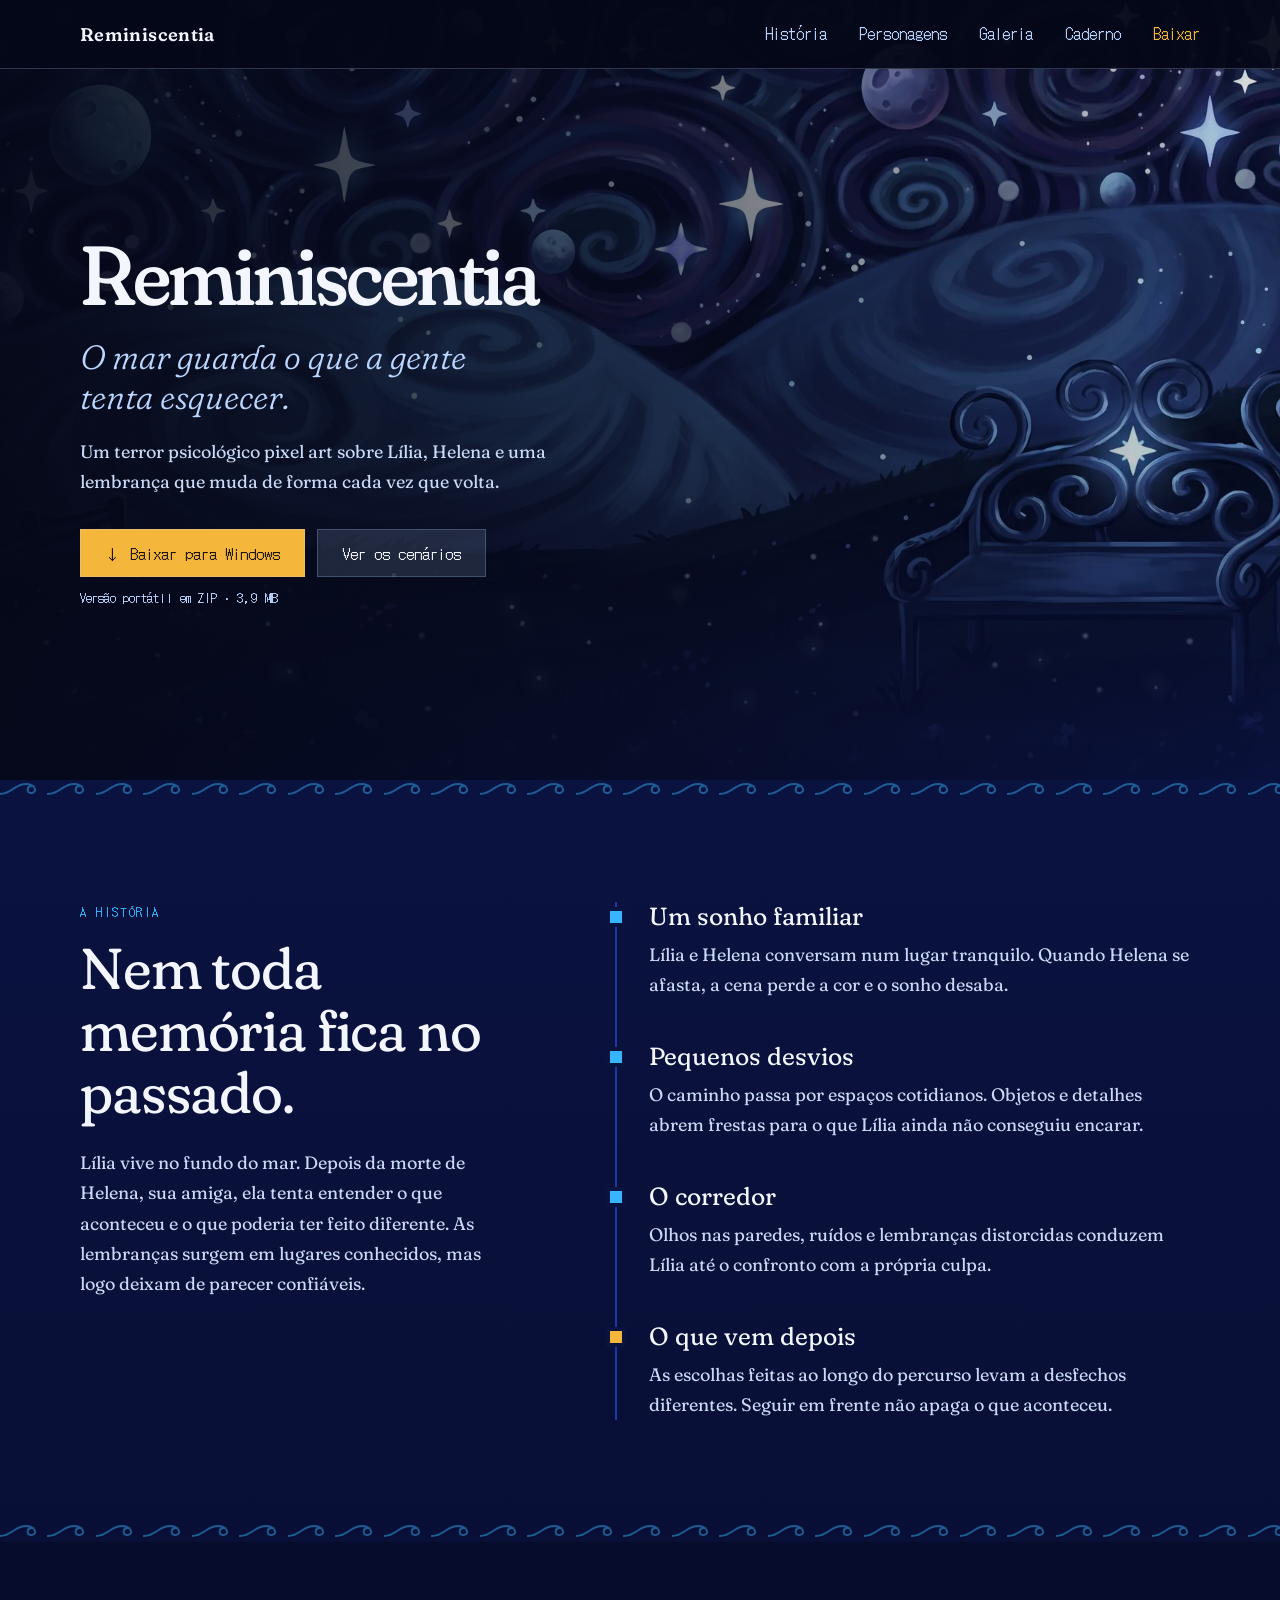
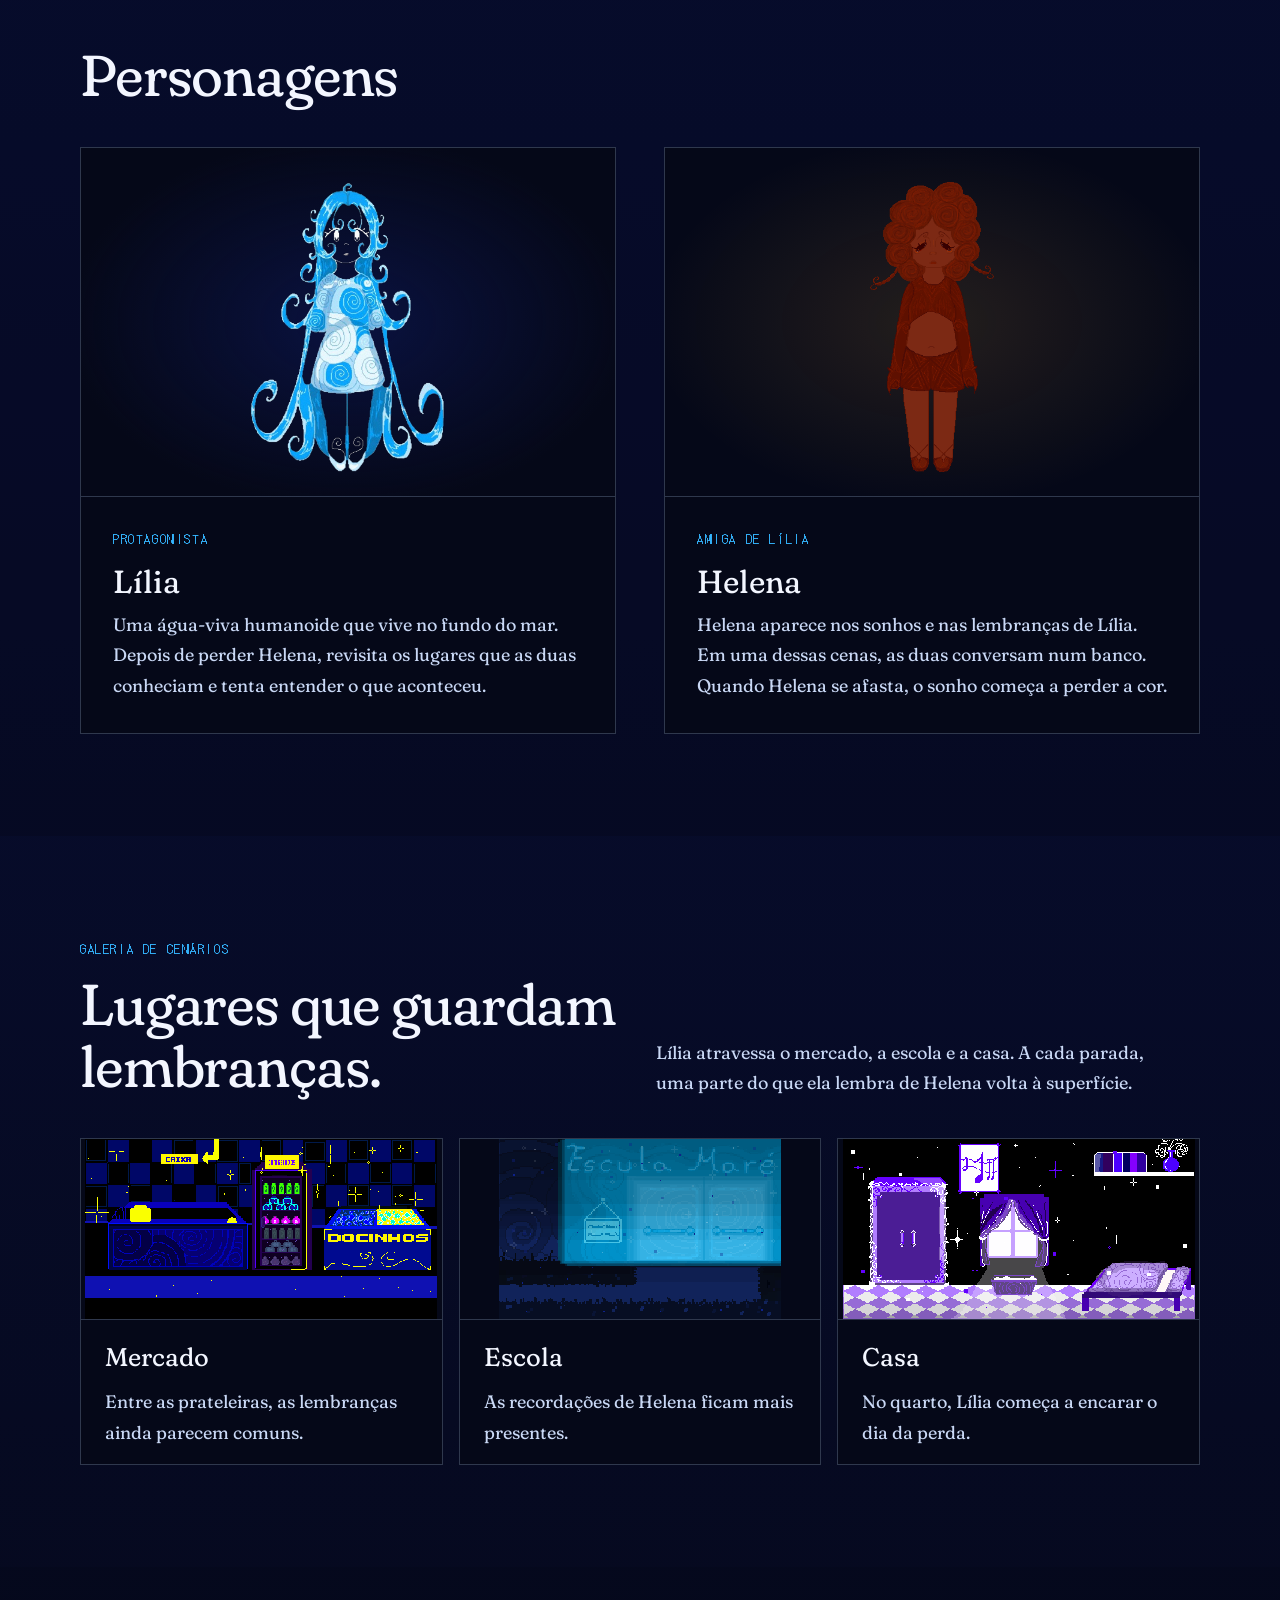
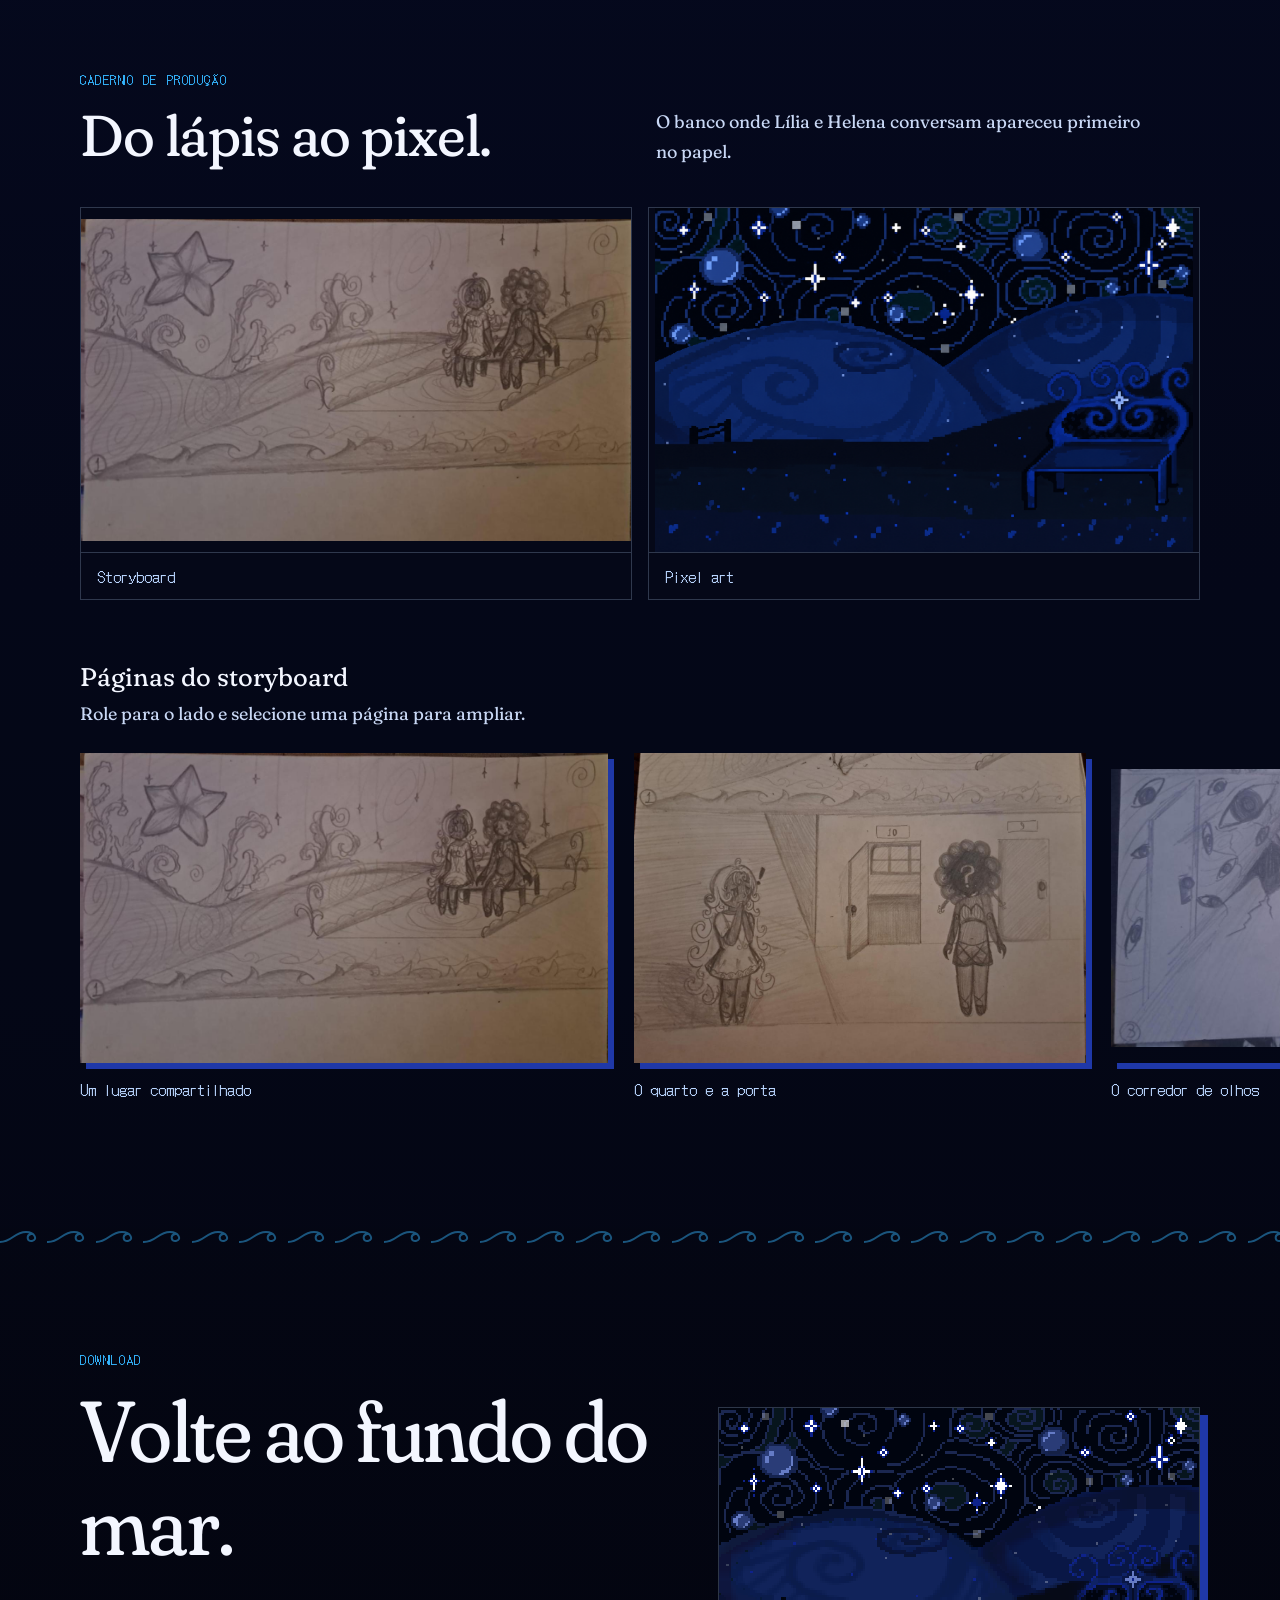
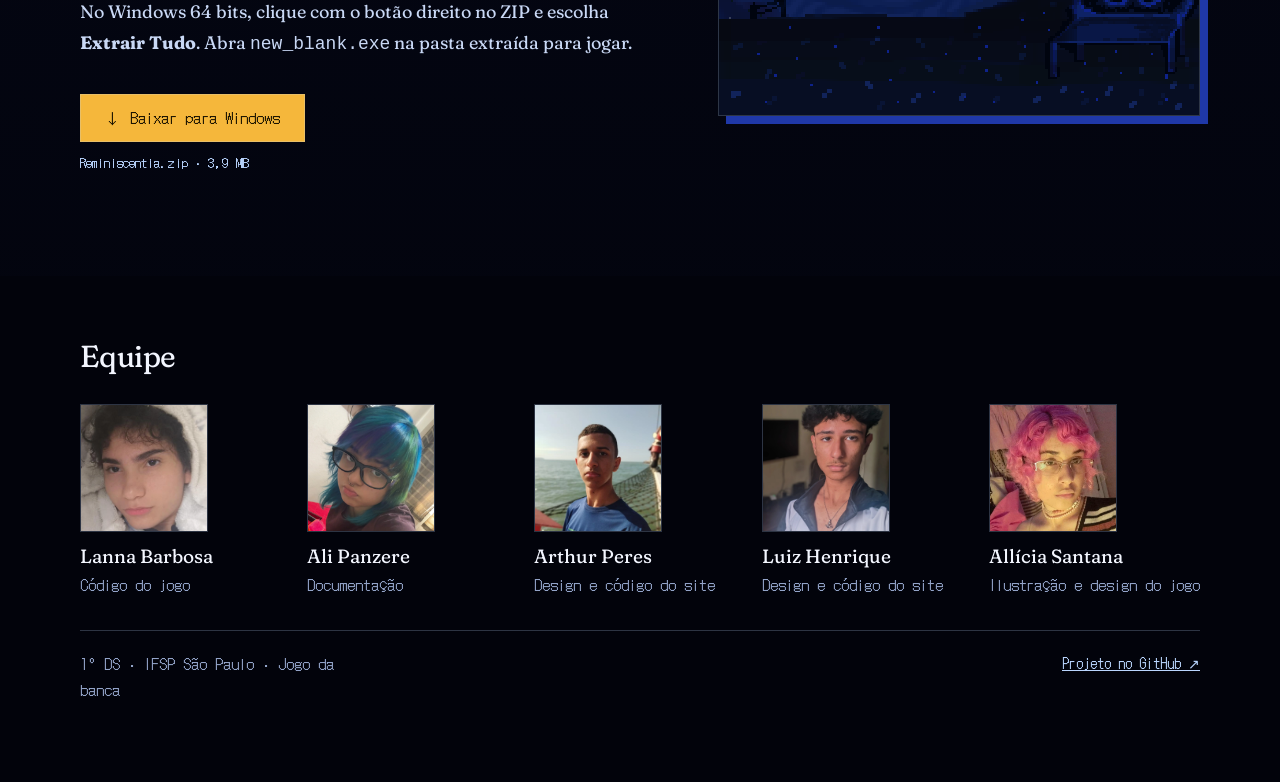
==== index.html @ 403c4d61 "adicionar perfis dos membros da equipe, com fotos e funções, no footer" ====
<!doctype html>
<html lang="pt-BR">
<head>
<meta charset="utf-8">
<meta name="viewport" content="width=device-width, initial-scale=1">
<meta name="theme-color" content="#0a1240">
<meta name="description" content="Reminiscentia é um jogo pixel art de terror psicológico sobre Lília, Helena e as lembranças que insistem em voltar.">
<title>Reminiscentia — o mar guarda o que a gente tenta esquecer</title>
<link rel="preconnect" href="https://fonts.googleapis.com">
<link rel="preconnect" href="https://fonts.gstatic.com" crossorigin>
<link href="https://fonts.googleapis.com/css2?family=DotGothic16&family=Fraunces:ital,opsz,wght,SOFT,WONK@0,9..144,300..800,0..100,0..1;1,9..144,300..800,0..100,0..1&display=swap" rel="stylesheet">
<link rel="preload" href="site/cenario-abertura.webp" as="image">
<link rel="icon" href="sprites,,/sprite_1_refinado.png" type="image/png">
<link rel="stylesheet" href="site/styles.css">
</head>
<body>
<a class="skip" href="#conteudo">Pular para o conteúdo</a>
<header class="bar">
  <nav class="wrap" aria-label="Navegação principal">
    <a class="mark" href="#inicio">Reminiscentia</a>
    <div class="links">
      <a href="#historia">História</a>
      <a href="#personagens">Personagens</a>
      <a href="#lugares">Galeria</a>
      <a href="#caderno">Caderno</a>
      <a class="nav-download" href="#baixar">Baixar</a>
    </div>
  </nav>
</header>

<main id="conteudo" tabindex="-1">
  <section class="hero" id="inicio">
    <div class="hero-bg" aria-hidden="true"></div>
    <div class="wrap hero-in">
      <div class="hero-copy">
        <h1>Reminiscentia</h1>
        <p class="line">O mar guarda o que a gente tenta esquecer.</p>
        <p class="sub">Um terror psicológico pixel art sobre Lília, Helena e uma lembrança que muda de forma cada vez que volta.</p>
        <div class="acts">
          <a class="btn main" href="jogo/Reminiscentia.zip" download><span aria-hidden="true">↓</span> Baixar para Windows</a>
          <a class="btn" href="#lugares">Ver os cenários</a>
        </div>
        <p class="file-info">Versão portátil em ZIP <span aria-hidden="true">·</span> 3,9 MB</p>
      </div>
    </div>
  </section>

  <div class="wave" aria-hidden="true"></div>

  <section id="historia">
    <div class="wrap story-grid">
      <div class="story-copy">
        <p class="eyebrow">A história</p>
        <h2>Nem toda memória fica no passado.</h2>
        <p>Lília vive no fundo do mar. Depois da morte de Helena, sua amiga, ela tenta entender o que aconteceu e o que poderia ter feito diferente. As lembranças surgem em lugares conhecidos, mas logo deixam de parecer confiáveis.</p>
      </div>
      <ol class="path" aria-label="Percurso da história">
        <li><h3>Um sonho familiar</h3><p>Lília e Helena conversam num lugar tranquilo. Quando Helena se afasta, a cena perde a cor e o sonho desaba.</p></li>
        <li><h3>Pequenos desvios</h3><p>O caminho passa por espaços cotidianos. Objetos e detalhes abrem frestas para o que Lília ainda não conseguiu encarar.</p></li>
        <li><h3>O corredor</h3><p>Olhos nas paredes, ruídos e lembranças distorcidas conduzem Lília até o confronto com a própria culpa.</p></li>
        <li><h3>O que vem depois</h3><p>As escolhas feitas ao longo do percurso levam a desfechos diferentes. Seguir em frente não apaga o que aconteceu.</p></li>
      </ol>
    </div>
  </section>

  <div class="wave" aria-hidden="true"></div>

  <section class="characters" id="personagens" aria-labelledby="personagens-titulo">
    <div class="wrap">
      <h2 class="section-head" id="personagens-titulo">Personagens</h2>
      <div class="character-grid">
        <article class="character">
          <div class="character-portrait">
            <img class="lilia" src="sprites,,/sprite_1_refinado.png" width="500" height="500" alt="Lília em tons de azul, com tentáculos em espiral" loading="lazy">
          </div>
          <div class="character-copy">
            <p class="eyebrow">Protagonista</p>
            <h3>Lília</h3>
            <p>Uma água-viva humanoide que vive no fundo do mar. Depois de perder Helena, revisita os lugares que as duas conheciam e tenta entender o que aconteceu.</p>
          </div>
        </article>
        <article class="character">
          <div class="character-portrait helena">
            <img src="site/helena.png" width="215" height="499" alt="Helena em tons de cobre, com cabelo cacheado" loading="lazy">
          </div>
          <div class="character-copy">
            <p class="eyebrow">Amiga de Lília</p>
            <h3>Helena</h3>
            <p>Helena aparece nos sonhos e nas lembranças de Lília. Em uma dessas cenas, as duas conversam num banco. Quando Helena se afasta, o sonho começa a perder a cor.</p>
          </div>
        </article>
      </div>
    </div>
  </section>

  <section id="lugares" class="gallery">
    <div class="wrap">
      <div class="section-head">
        <div>
          <p class="eyebrow">Galeria de cenários</p>
          <h2>Lugares que guardam lembranças.</h2>
        </div>
        <p>Lília atravessa o mercado, a escola e a casa. A cada parada, uma parte do que ela lembra de Helena volta à superfície.</p>
      </div>

      <div class="scenes" role="group" aria-label="Cenários em pixel art">
        <figure class="scene">
          <img class="px" src="sprites,,/1000698265.png" width="500" height="256" alt="Interior de um mercado escuro com letreiros amarelos e balcão de doces">
          <figcaption><h3>Mercado</h3><p>Entre as prateleiras, as lembranças ainda parecem comuns.</p></figcaption>
        </figure>
        <figure class="scene">
          <img class="px" src="sprites,,/1000698280.png" width="400" height="256" alt="Fachada azul da escola sob um céu escuro">
          <figcaption><h3>Escola</h3><p>As recordações de Helena ficam mais presentes.</p></figcaption>
        </figure>
        <figure class="scene">
          <img class="px" src="sprites,,/1000698266.png" width="500" height="256" alt="Quarto roxo com cama, armário, janela e partitura na parede">
          <figcaption><h3>Casa</h3><p>No quarto, Lília começa a encarar o dia da perda.</p></figcaption>
        </figure>
      </div>
    </div>
  </section>

  <section class="notebook" id="caderno">
    <div class="wrap">
      <div class="section-head">
        <div>
          <p class="eyebrow">Caderno de produção</p>
          <h2>Do lápis ao pixel.</h2>
        </div>
        <p>O banco onde Lília e Helena conversam apareceu primeiro no papel.</p>
      </div>
      <div class="compare">
        <figure>
          <img src="storyboard/- storyboard 1 !.jpeg" width="1280" height="751" alt="Rascunho a lápis com Lília e Helena sentadas no banco" loading="lazy">
          <figcaption>Storyboard</figcaption>
        </figure>
        <figure>
          <img src="sprites,,/sprite 4 refinado.png" width="1568" height="1003" alt="Colina noturna em pixel art com um banco e espirais no céu" loading="lazy">
          <figcaption>Pixel art</figcaption>
        </figure>
      </div>
      <h3 class="strip-title">Páginas do storyboard</h3>
      <p>Role para o lado e selecione uma página para ampliar.</p>
    </div>
    <div class="strip" tabindex="0" aria-label="Páginas do caderno de storyboard">
      <figure><a href="storyboard/- storyboard 1 !.jpeg"><img src="storyboard/- storyboard 1 !.jpeg" alt="Storyboard a lápis de Lília e Helena sentadas juntas em um cenário submarino" loading="lazy"></a><figcaption>Um lugar compartilhado</figcaption></figure>
      <figure><a href="storyboard/- storyboard 2 !.jpeg"><img src="storyboard/- storyboard 2 !.jpeg" alt="Storyboard mostra uma personagem sozinha diante de uma porta aberta" loading="lazy"></a><figcaption>O quarto e a porta</figcaption></figure>
      <figure><a href="storyboard/- storyboard 3 !.jpeg"><img src="storyboard/- storyboard 3 !.jpeg" alt="Storyboard de um corredor escuro coberto de olhos, visto por trás de Lília" loading="lazy"></a><figcaption>O corredor de olhos</figcaption></figure>
      <figure><a href="storyboard/- storyboard 4 !.jpeg"><img src="storyboard/- storyboard 4 !.jpeg" alt="Sequência desenhada: duas amigas conversando, uma caminhada e um sonho interrompido" loading="lazy"></a><figcaption>Um sonho que se desfaz</figcaption></figure>
      <figure><a href="storyboard/- storyboard 5 !.jpeg"><img src="storyboard/- storyboard 5 !.jpeg" alt="Storyboard com um mercado e dois caminhos possíveis para o final" loading="lazy"></a><figcaption>Caminhos e desfechos</figcaption></figure>
      <figure><a href="storyboard/- storyboard 6 !.jpeg"><img src="storyboard/- storyboard 6 !.jpeg" alt="Versão colorida do storyboard: Lília e Helena juntas, depois Lília diante de uma porta e do corredor" loading="lazy"></a><figcaption>A primeira lembrança</figcaption></figure>
    </div>
  </section>

  <div class="wave" aria-hidden="true"></div>

  <section class="close" id="baixar">
    <div class="wrap close-grid">
      <div>
        <p class="eyebrow">Download</p>
        <h2>Volte ao fundo do mar.</h2>
        <p>No Windows 64 bits, clique com o botão direito no ZIP e escolha <strong>Extrair Tudo</strong>. Abra <code>new_blank.exe</code> na pasta extraída para jogar.</p>
        <div class="acts"><a class="btn main" href="jogo/Reminiscentia.zip" download><span aria-hidden="true">↓</span> Baixar para Windows</a></div>
        <p class="file-info">Reminiscentia.zip <span aria-hidden="true">·</span> 3,9 MB</p>
      </div>
      <img class="close-art px" src="sprites,,/1000698267.png" width="400" height="256" alt="Banco vazio sob um céu de espirais e estrelas" loading="lazy">
    </div>
  </section>
</main>

<footer id="equipe">
  <div class="wrap">
    <h2>Equipe</h2>
    <ul class="team" role="list">
      <li>
        <img src="site/foto%20lanna.webp" width="546" height="546" alt="" loading="lazy">
        <h3>Lanna Barbosa</h3>
        <p>Código do jogo</p>
      </li>
      <li>
        <img src="site/foto%20ali.webp" width="1600" height="1600" alt="" loading="lazy">
        <h3>Ali Panzere</h3>
        <p>Documentação</p>
      </li>
      <li>
        <img src="site/foto%20arthur.webp" width="640" height="640" alt="" loading="lazy">
        <h3>Arthur Peres</h3>
        <p>Design e código do site</p>
      </li>
      <li>
        <img src="site/foto%20luiz.webp" width="1279" height="1280" alt="" loading="lazy">
        <h3>Luiz Henrique</h3>
        <p>Design e código do site</p>
      </li>
      <li>
        <img src="site/foto%20allicia.webp" width="855" height="856" alt="" loading="lazy">
        <h3>Allícia Santana</h3>
        <p>Ilustração e design do jogo</p>
      </li>
    </ul>
    <div class="footer-meta">
      <p>1º DS · IFSP São Paulo · Jogo da banca</p>
      <a href="https://github.com/alizoca/reminiscentia">Projeto no GitHub ↗</a>
    </div>
  </div>
</footer>

</body>
</html>
---- site/styles.css ----
:root {
  color-scheme: dark;
  --abyss: #050818;
  --deep: #0a1240;
  --swirl: #1f38a8;
  --foam: #bad6ff;
  --text: #c9d8f5;
  --glow: #35b6ff;
  --lamp: #f5b73b;
  --border: rgba(186,214,255,.23);
  --serif: "Fraunces",Georgia,"Times New Roman",serif;
  --pixel: "DotGothic16","Courier New",monospace;
}

* {
  box-sizing: border-box;
}

html {
  scroll-behavior: smooth;
  background: var(--abyss);
  scroll-padding-top: 92px;
}

body {
  margin: 0;
  color: var(--text);
  font: 400 1.125rem/1.68 var(--serif);
  font-variation-settings: "SOFT" 60;
  background: linear-gradient(180deg,#0d1a58 0,#0a1240 14%,#070c2c 40%,#050818 68%,#02030b 100%);
}

img {
  display: block;
  max-width: 100%;
}

a {
  color: inherit;
}

h1,
h2,
h3 {
  margin: 0;
  color: #f3f6ff;
  font-weight: 400;
  font-variation-settings: "SOFT" 100,"WONK" 1;
}

h2 {
  font-size: clamp(2.2rem,5vw,3.6rem);
  line-height: 1.08;
  letter-spacing: -.02em;
  max-width: 16ch;
}

p {
  margin: 0;
}

.wrap {
  width: min(1120px,calc(100% - 3rem));
  margin-inline: auto;
}

.px {
  image-rendering: pixelated;
}

:focus-visible {
  outline: 3px solid var(--lamp);
  outline-offset: 3px;
}

.skip {
  position: fixed;
  z-index: 30;
  top: .75rem;
  left: 1rem;
  padding: .5rem .8rem;
  color: #1c1400;
  background: var(--lamp);
  transform: translateY(-160%);
}

.skip:focus {
  transform: none;
}

.btn {
  display: inline-flex;
  align-items: center;
  justify-content: center;
  gap: .6rem;
  min-height: 48px;
  padding: 0 1.5rem;
  border: 1px solid var(--border);
  cursor: pointer;
  font: .96rem/1.25 var(--pixel);
  text-decoration: none;
  color: #f3f6ff;
  background: rgba(186,214,255,.14);
  transition: background .15s;
}

.btn:hover {
  background: rgba(186,214,255,.26);
}

.btn.main {
  color: #1c1400;
  background: var(--lamp);
}

.btn.main:hover {
  background: #ffcb5e;
}

/* cabeçalho */
.bar {
  position: fixed;
  inset: 0 0 auto;
  z-index: 20;
  background: rgba(5,8,24,.95);
  border-bottom: 1px solid var(--border);
}

.bar .wrap {
  display: flex;
  align-items: center;
  justify-content: space-between;
  gap: 1rem;
  min-height: 68px;
}

.mark {
  font: 600 1.15rem var(--serif);
  font-variation-settings: "SOFT" 100,"WONK" 1;
  color: #f3f6ff;
  text-decoration: none;
  letter-spacing: .02em;
}

.links {
  display: flex;
  gap: clamp(1rem,3vw,2rem);
}

.links a {
  font: .98rem var(--pixel);
  text-decoration: none;
  color: var(--foam);
  display: inline-flex;
  align-items: center;
  min-height: 44px;
  border-bottom: 2px solid transparent;
}

.links a:hover {
  border-color: var(--glow);
}

.links .nav-download {
  color: var(--lamp);
}

.hero {
  position: relative;
  min-height: min(780px,100svh);
  display: grid;
  align-items: center;
  overflow: hidden;
}

.hero-bg {
  position: absolute;
  inset: 0;
  background:
    linear-gradient(90deg,rgba(5,8,24,.94),rgba(5,8,24,.62) 48%,rgba(5,8,24,.13)),
    linear-gradient(0deg,var(--deep),transparent 40%),
    url("cenario-abertura.webp") 60% center/cover no-repeat;
}

.hero-in {
  position: relative;
  padding-block: 9rem 5rem;
}

.hero-copy {
  container-type: inline-size;
  max-width: 630px;
}

.characters {
  background: rgba(5,8,24,.35);
}

.character-grid {
  display: grid;
  grid-template-columns: repeat(2,minmax(0,1fr));
  gap: clamp(1.25rem,4vw,3rem);
}

.character {
  border: 1px solid var(--border);
  background: var(--abyss);
}

.character-portrait {
  --sprite-height: clamp(190px,30vw,290px);
  display: flex;
  align-items: end;
  justify-content: center;
  min-height: calc(var(--sprite-height) * 500 / 483 + 3rem + 1px);
  padding: 1.5rem;
  background: radial-gradient(ellipse at center,var(--deep),transparent 75%);
  border-bottom: 1px solid var(--border);
}

.character-portrait.helena {
  background: radial-gradient(ellipse at center,rgba(245,183,59,.13),transparent 75%);
}

.character-portrait img {
  width: auto;
  height: var(--sprite-height);
}

.character-portrait .lilia {
  /* Compensa a margem transparente no topo do sprite original. */
  height: calc(var(--sprite-height) * 500 / 483);
}

.character-copy {
  padding: clamp(1.25rem,3vw,2rem);
}

.character-copy h3 {
  margin-bottom: .65rem;
  font-size: 2rem;
  line-height: 1.1;
}

.hero h1 {
  font-size: clamp(2.2rem,9vw,6rem);
  font-size: clamp(1.7rem,13.3cqi,7rem);
  line-height: .95;
  letter-spacing: -.035em;
  font-weight: 500;
  animation: focus 1s ease-out both;
}

@keyframes focus {
  from {
    opacity: 0;
    filter: blur(8px);
  }
  to {
    opacity: 1;
    filter: blur(0);
  }
}

.hero .line {
  margin-top: 1.4rem;
  font: italic 300 clamp(1.4rem,3vw,2.1rem)/1.2 var(--serif);
  font-variation-settings: "SOFT" 100,"WONK" 1;
  color: var(--foam);
  max-width: 22ch;
}

.hero .sub {
  margin-top: 1.2rem;
  max-width: 44ch;
}

.eyebrow,
.story-copy .eyebrow,
.close .eyebrow {
  margin: 0 0 1rem;
  font: .83rem/1.45 var(--pixel);
  letter-spacing: .12em;
  text-transform: uppercase;
  color: var(--glow);
}

.file-info,
.close .file-info {
  margin-top: .7rem;
  color: var(--foam);
  font: .83rem/1.5 var(--pixel);
}

.acts {
  display: flex;
  flex-wrap: wrap;
  gap: .8rem;
  margin-top: 2rem;
}

.wave {
  height: 20px;
  opacity: .9;
  background: url("data:image/svg+xml,%3Csvg xmlns='http://www.w3.org/2000/svg' width='96' height='20'%3E%3Cpath d='M0 14c12 0 14-10 26-10 9 0 12 8 6 9-5 1-6-6-1-7M48 14c12 0 14-10 26-10 9 0 12 8 6 9-5 1-6-6-1-7' fill='none' stroke='%2335b6ff' stroke-opacity='.5' stroke-width='2' stroke-linecap='square'/%3E%3C/svg%3E") repeat-x;
}

section {
  padding-block: clamp(4.5rem,8vw,7.5rem);
}

.hero {
  padding: 0;
}

/* história */
.story-grid {
  display: grid;
  grid-template-columns: .85fr 1.15fr;
  gap: clamp(2.5rem,8vw,7rem);
  align-items: start;
}

.story-copy {
  position: sticky;
  top: 110px;
}

.story-copy p {
  margin-top: 1.5rem;
  max-width: 46ch;
}

.path {
  margin: 0;
  padding: 0 0 0 2rem;
  list-style: none;
  border-left: 2px solid var(--swirl);
}

.path li {
  position: relative;
  padding-bottom: 2.6rem;
}

.path li:last-child {
  padding-bottom: 0;
}

.path li::before {
  content: "";
  position: absolute;
  left: calc(-2rem - 7px);
  top: .55rem;
  width: 12px;
  height: 12px;
  background: var(--glow);
  box-shadow: 0 0 0 4px var(--deep);
}

.path li:last-child::before {
  background: var(--lamp);
}

.path h3 {
  font-size: 1.55rem;
  line-height: 1.2;
}

.path p {
  margin-top: .5rem;
  max-width: 52ch;
}

.section-head {
  display: grid;
  grid-template-columns: 1fr 1fr;
  gap: 2rem;
  align-items: end;
  margin-bottom: 2.5rem;
}

.section-head > p {
  max-width: 42ch;
}

.compare {
  display: grid;
  grid-template-columns: repeat(2,minmax(0,1fr));
  gap: 1rem;
}

.compare figure {
  margin: 0;
  border: 1px solid var(--border);
  background: var(--abyss);
}

.compare img {
  width: 100%;
  height: auto;
  aspect-ratio: 16 / 10;
  object-fit: contain;
}

.compare figcaption {
  padding: .75rem 1rem;
  border-top: 1px solid var(--border);
  font: .95rem var(--pixel);
  color: var(--foam);
}

.scene {
  margin: 0;
  border: 1px solid var(--border);
  background: var(--abyss);
}

.scenes {
  display: grid;
  grid-template-columns: repeat(3,minmax(0,1fr));
  gap: 1rem;
}

.scene img {
  width: 100%;
  height: auto;
  aspect-ratio: 2 / 1;
  object-fit: contain;
}

.scene figcaption {
  display: grid;
  gap: .5rem;
  padding: 1rem clamp(1rem,2vw,1.5rem);
  border-top: 1px solid var(--border);
}

.scene h3 {
  font-size: 1.6rem;
}

.notebook {
  background: rgba(5,8,24,.35);
}

.strip-title {
  margin-top: 3.5rem;
  font-size: 1.6rem;
}

.strip {
  display: flex;
  gap: 1.6rem;
  overflow-x: auto;
  padding: 1.5rem max(1.5rem,calc((100% - 1120px)/2)) 1.6rem;
  scroll-snap-type: x proximity;
  scrollbar-color: var(--glow) var(--deep);
}

.strip figure {
  flex: none;
  margin: 0;
  scroll-snap-align: center;
}

.strip a {
  display: block;
  cursor: zoom-in;
}

.strip img {
  height: clamp(210px,30vw,310px);
  width: auto;
  max-width: min(76vw,560px);
  object-fit: contain;
  object-position: left;
  box-shadow: 6px 6px 0 var(--swirl);
}

.strip figcaption {
  margin-top: .9rem;
  font: .95rem var(--pixel);
  color: var(--foam);
}

.close-grid {
  display: grid;
  grid-template-columns: 1.1fr .9fr;
  align-items: center;
  gap: 3rem;
}

.close-art {
  width: 100%;
  height: auto;
  border: 1px solid var(--border);
  box-shadow: 8px 8px 0 var(--swirl);
}

.close h2 {
  max-width: 14ch;
  font-size: clamp(2.6rem,7vw,5.4rem);
}

.close p {
  margin-top: 1.6rem;
  max-width: 50ch;
}

.close .acts {
  margin-top: 2.2rem;
}

footer {
  padding: 4rem 0 5rem;
  background: #02030b;
}

footer .wrap {
  display: grid;
  gap: 2rem;
}

.footer-meta {
  display: flex;
  justify-content: space-between;
  gap: .75rem 2rem;
  flex-wrap: wrap;
  padding-top: 1.25rem;
  border-top: 1px solid var(--border);
}

footer h2 {
  font-size: 1.9rem;
  max-width: 20ch;
}

footer p {
  font: .95rem/1.7 var(--pixel);
  color: #93a4c9;
  max-width: 34ch;
}

.team {
  display: grid;
  grid-template-columns: repeat(auto-fit,minmax(min(100%,9.5rem),1fr));
  gap: 1.75rem 1rem;
  margin: 0;
  padding: 0;
  list-style: none;
}

.team img {
  width: min(100%,8rem);
  height: auto;
  aspect-ratio: 1;
  object-fit: cover;
  border: 1px solid var(--border);
}

.team h3 {
  margin: .75rem 0 .25rem;
  font-size: 1.2rem;
  line-height: 1.25;
}

footer a {
  color: var(--foam);
  font: .9rem/1.7 var(--pixel);
}

@media (max-width: 760px) {
  .story-grid,
  .section-head,
  .scenes,
  .close-grid {
    grid-template-columns: 1fr;
  }

  .section-head {
    gap: 1rem;
  }

  .story-copy {
    position: static;
  }

  .hero-in {
    padding-block: 8.5rem 3rem;
  }

  .hero-bg {
    background-position: 65% center;
  }
}

@media (max-width: 560px) {
  html {
    scroll-padding-top: 108px;
  }

  .bar .wrap {
    flex-direction: column;
    align-items: flex-start;
    justify-content: center;
    gap: 0;
    padding-top: .65rem;
  }

  .links {
    width: 100%;
    justify-content: space-between;
    gap: .4rem;
  }

  .links a {
    font-size: .75rem;
  }

  .character-grid,
  .compare {
    grid-template-columns: 1fr;
  }
}

@media (prefers-reduced-motion: reduce) {
  html {
    scroll-behavior: auto;
  }

  .btn {
    transition: none;
  }

  .hero h1 {
    animation: none;
  }
}
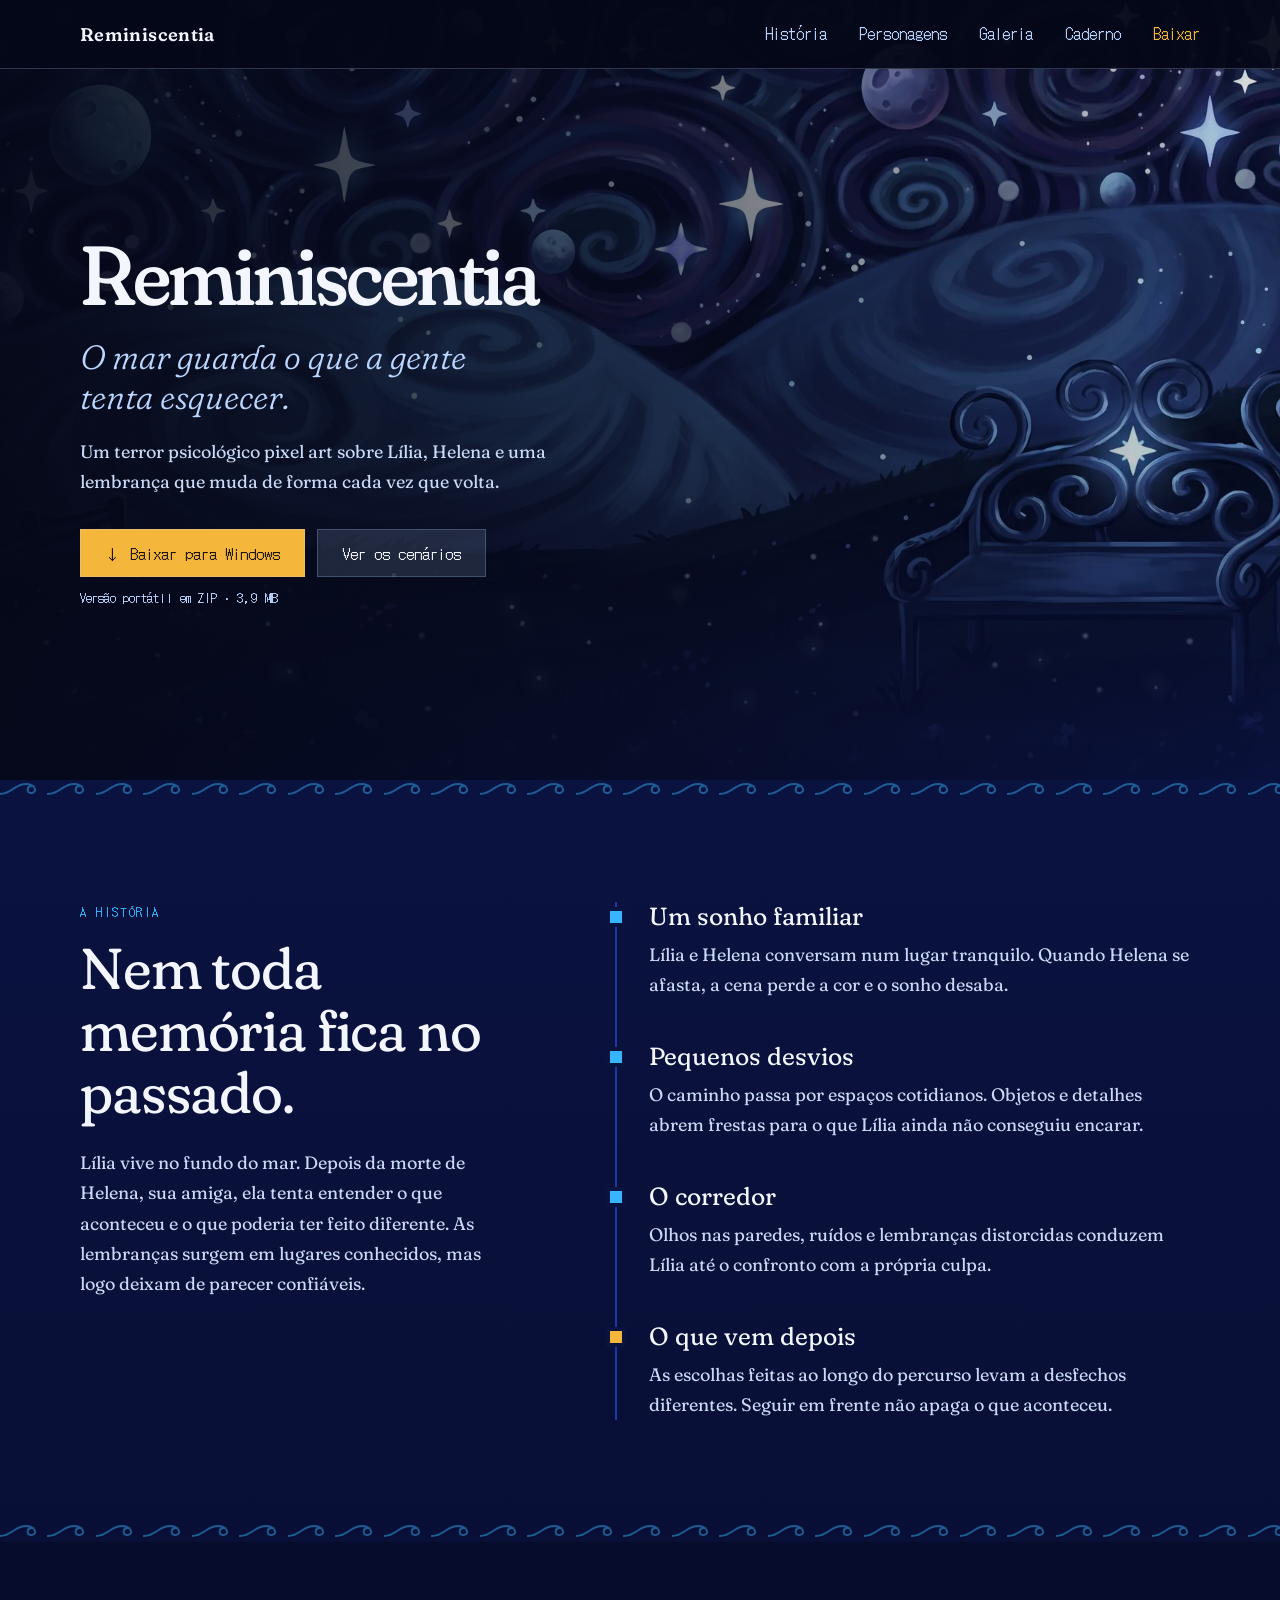
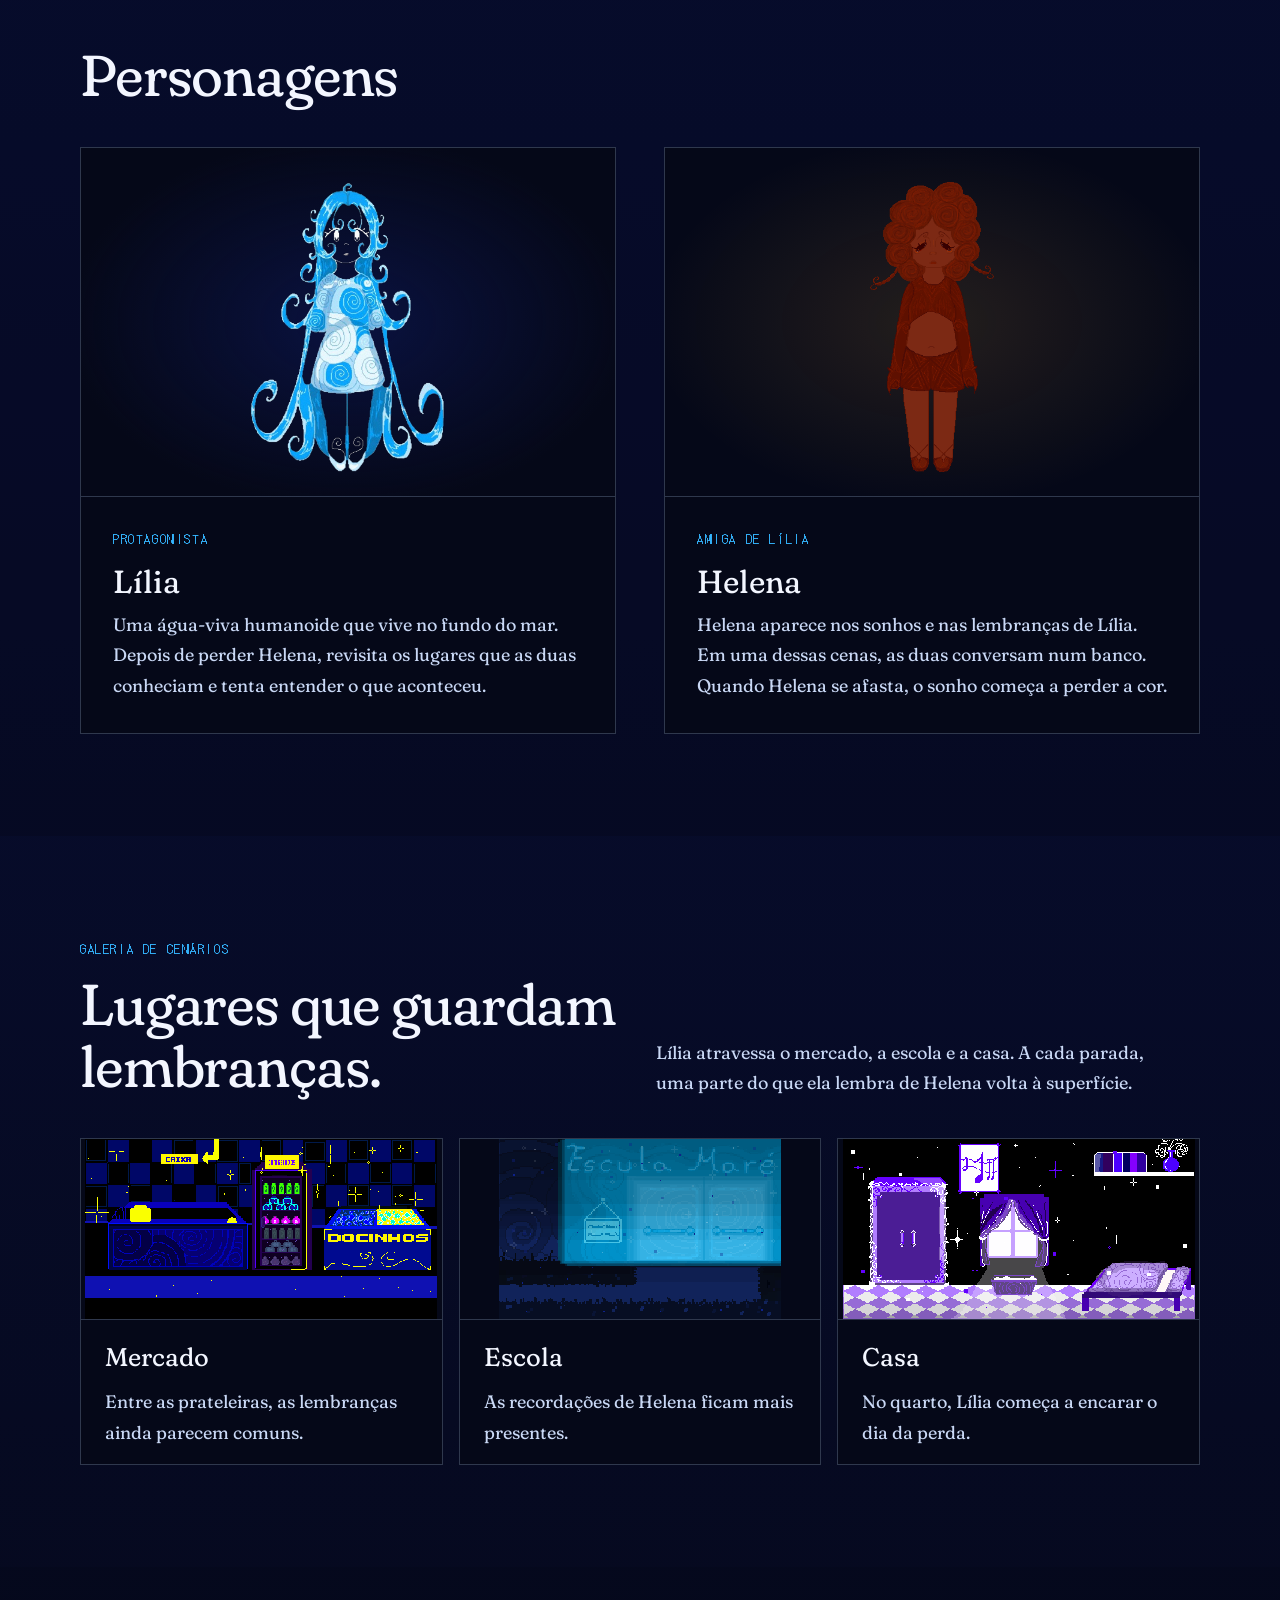
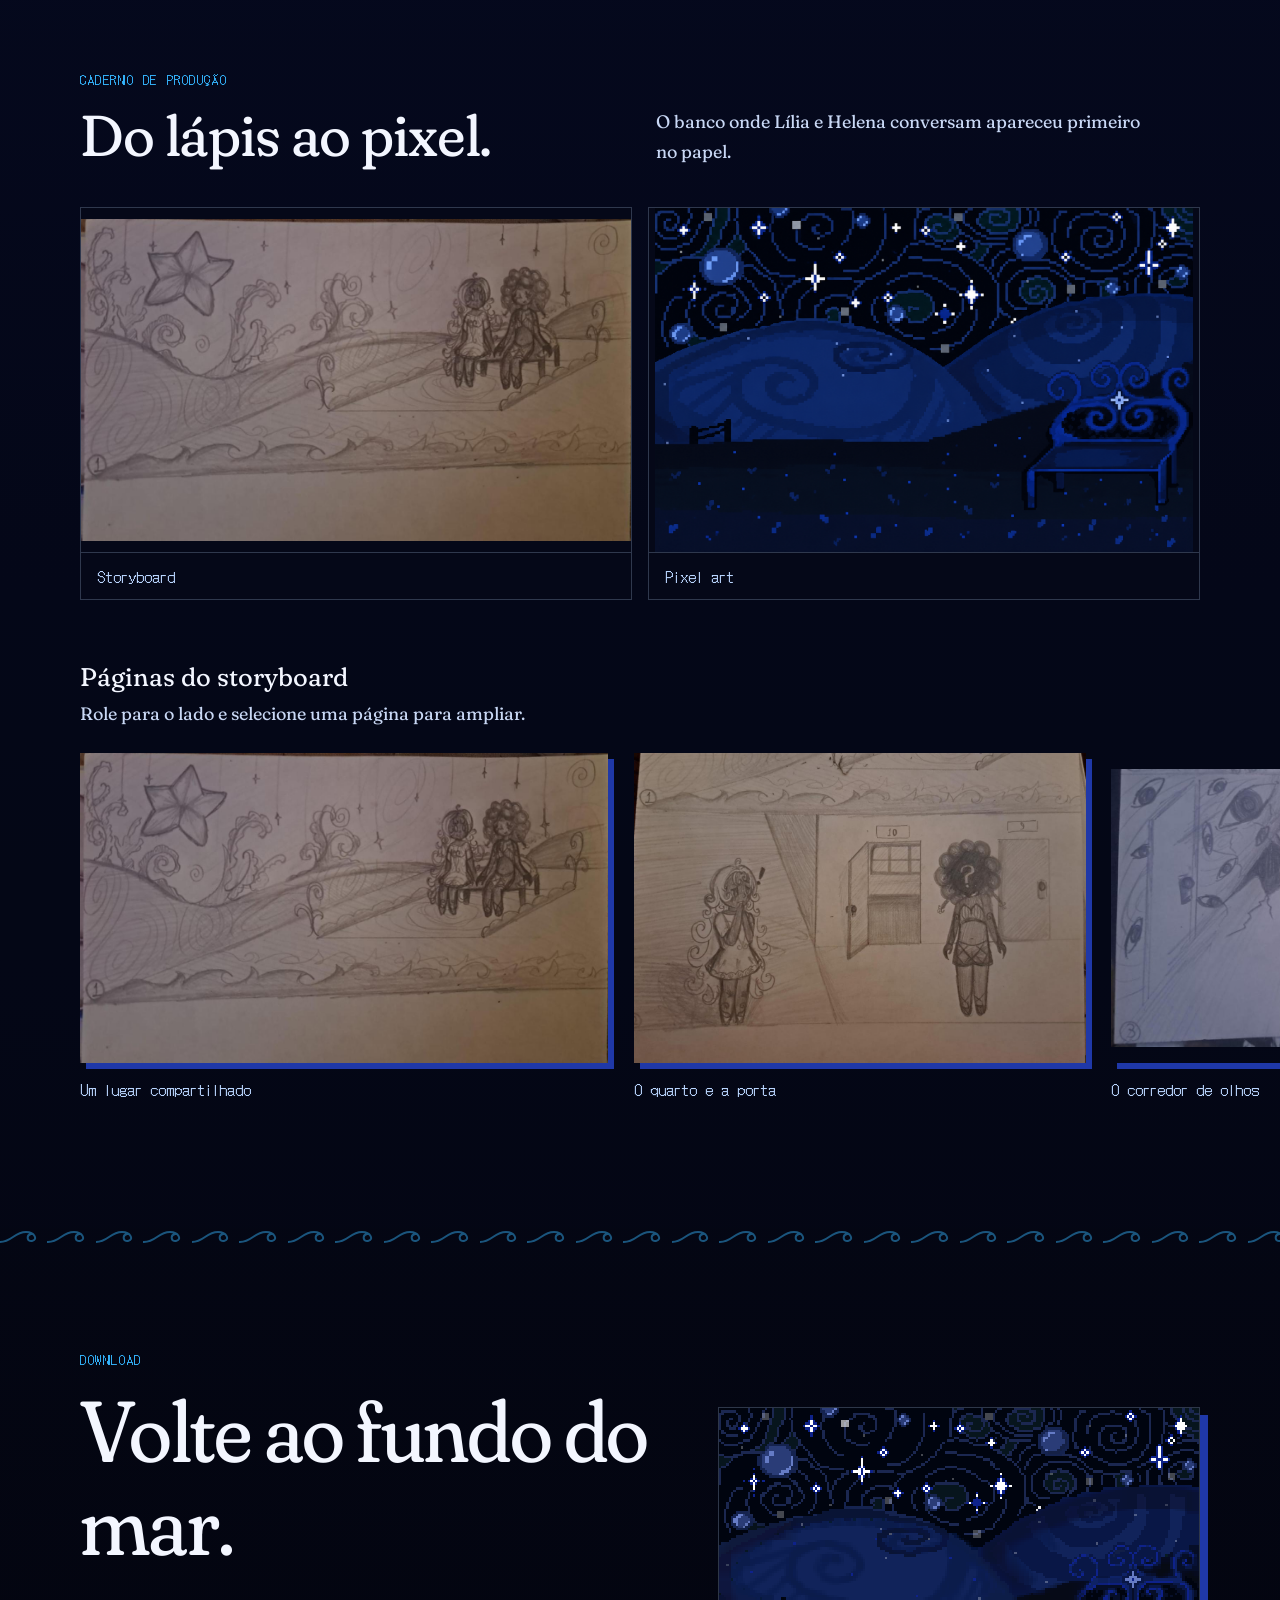
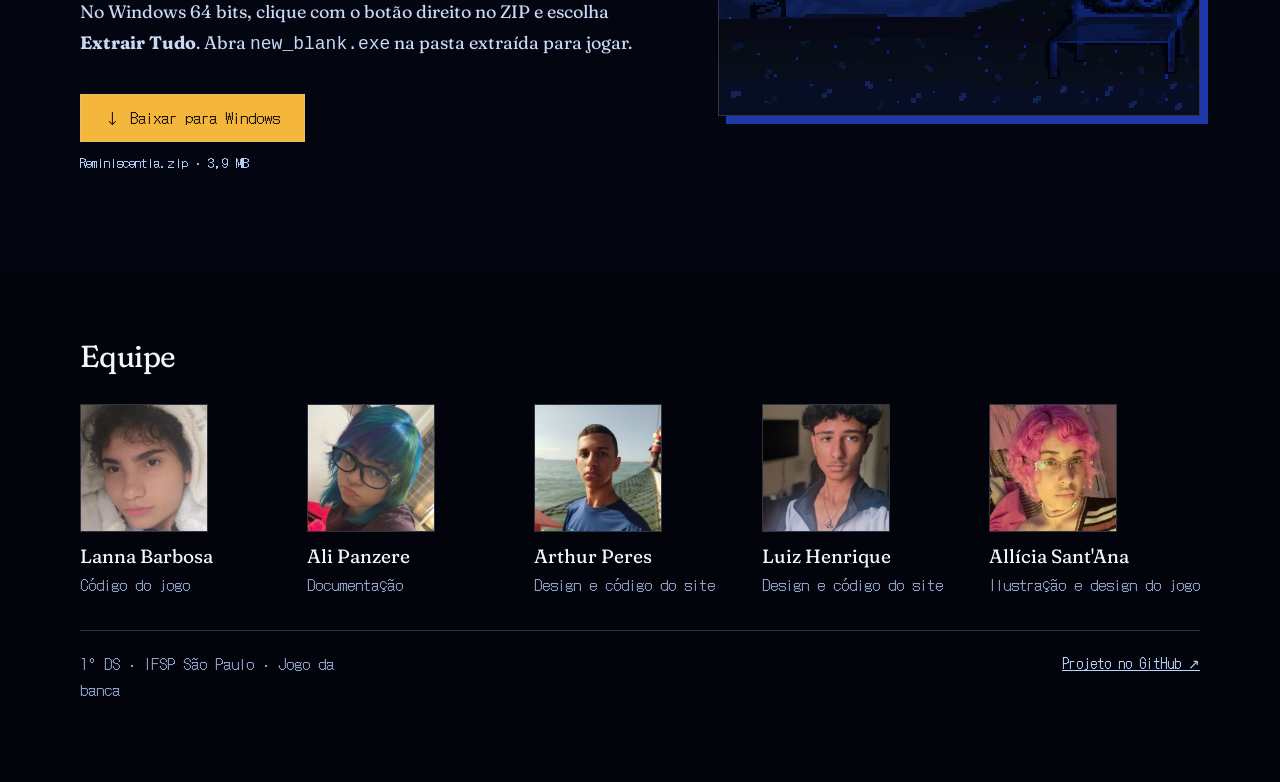
==== commit a216609f: "mudar para nome correto no footer" ====
--- a/index.html
+++ b/index.html
@@ -194,7 +194,7 @@
       </li>
       <li>
         <img src="site/foto%20allicia.webp" width="855" height="856" alt="" loading="lazy">
-        <h3>Allícia Santana</h3>
+        <h3>Allícia Sant'Ana</h3>
         <p>Ilustração e design do jogo</p>
       </li>
     </ul>
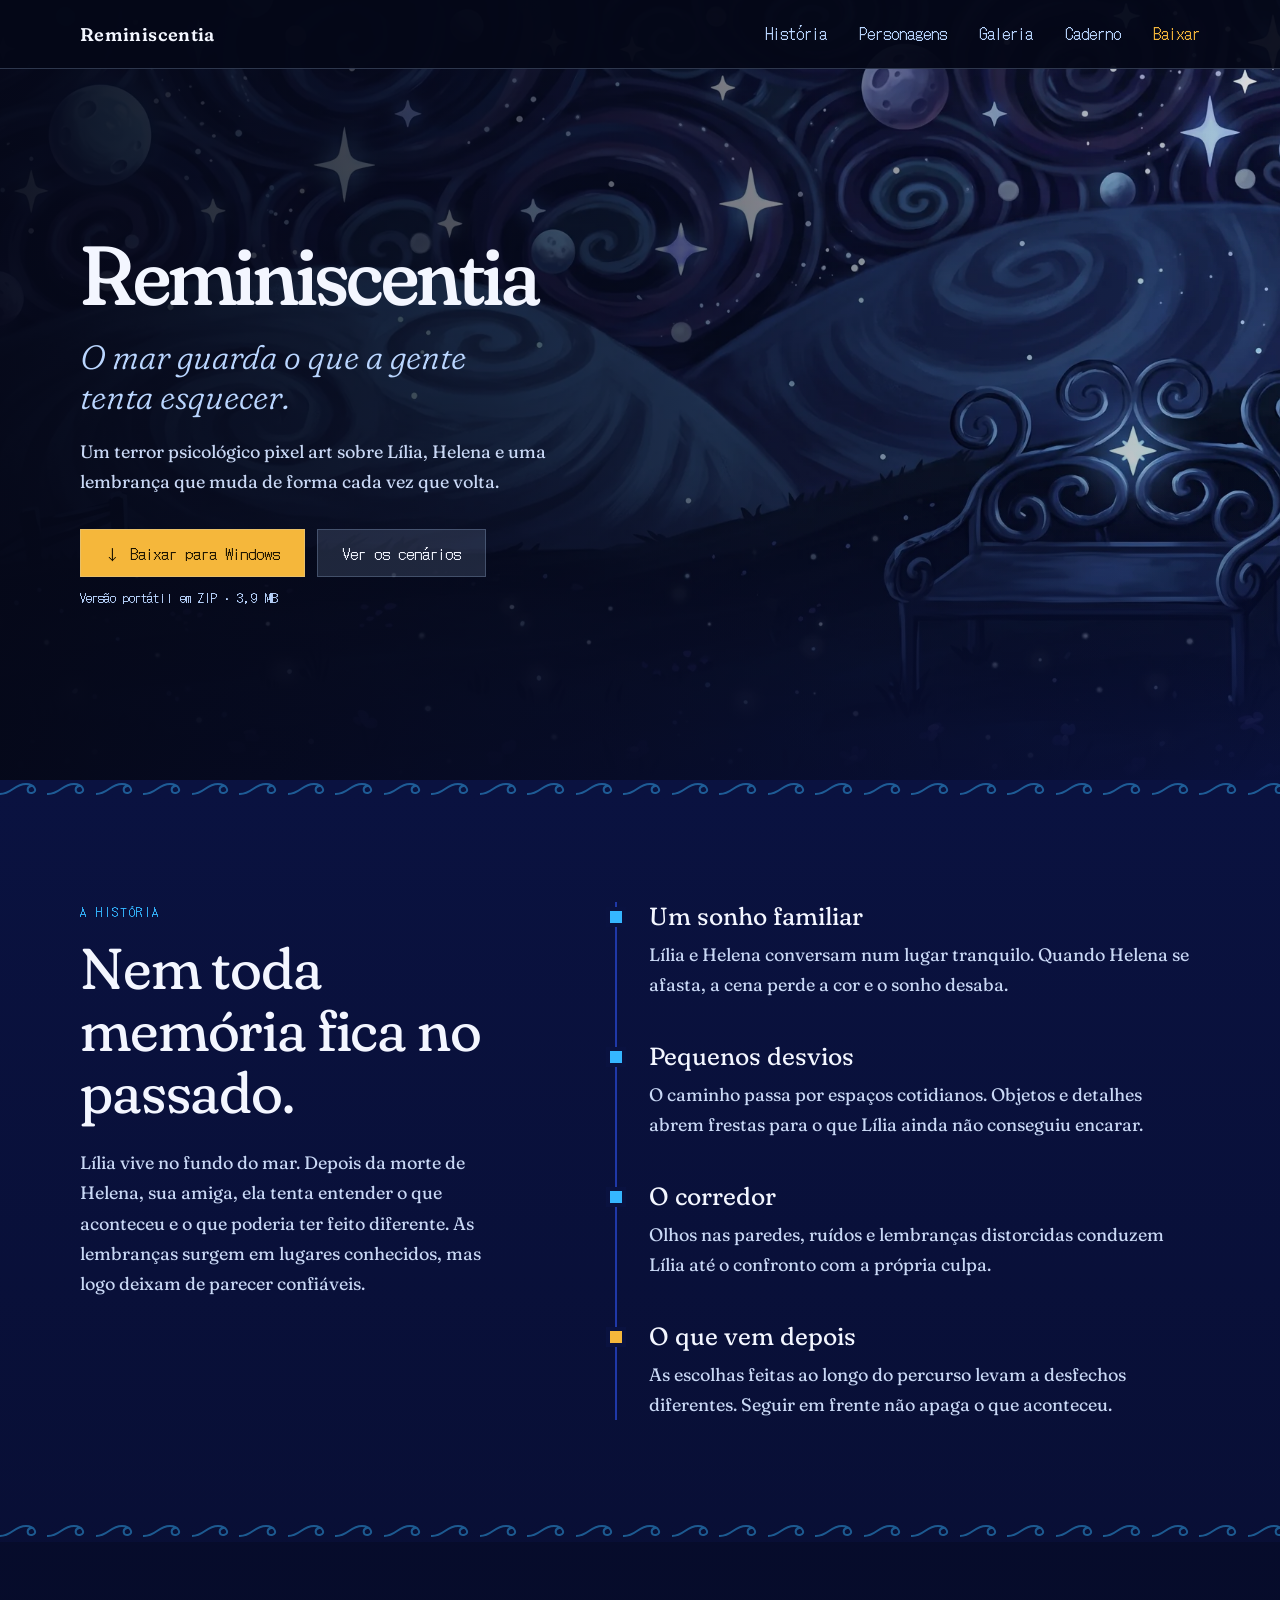
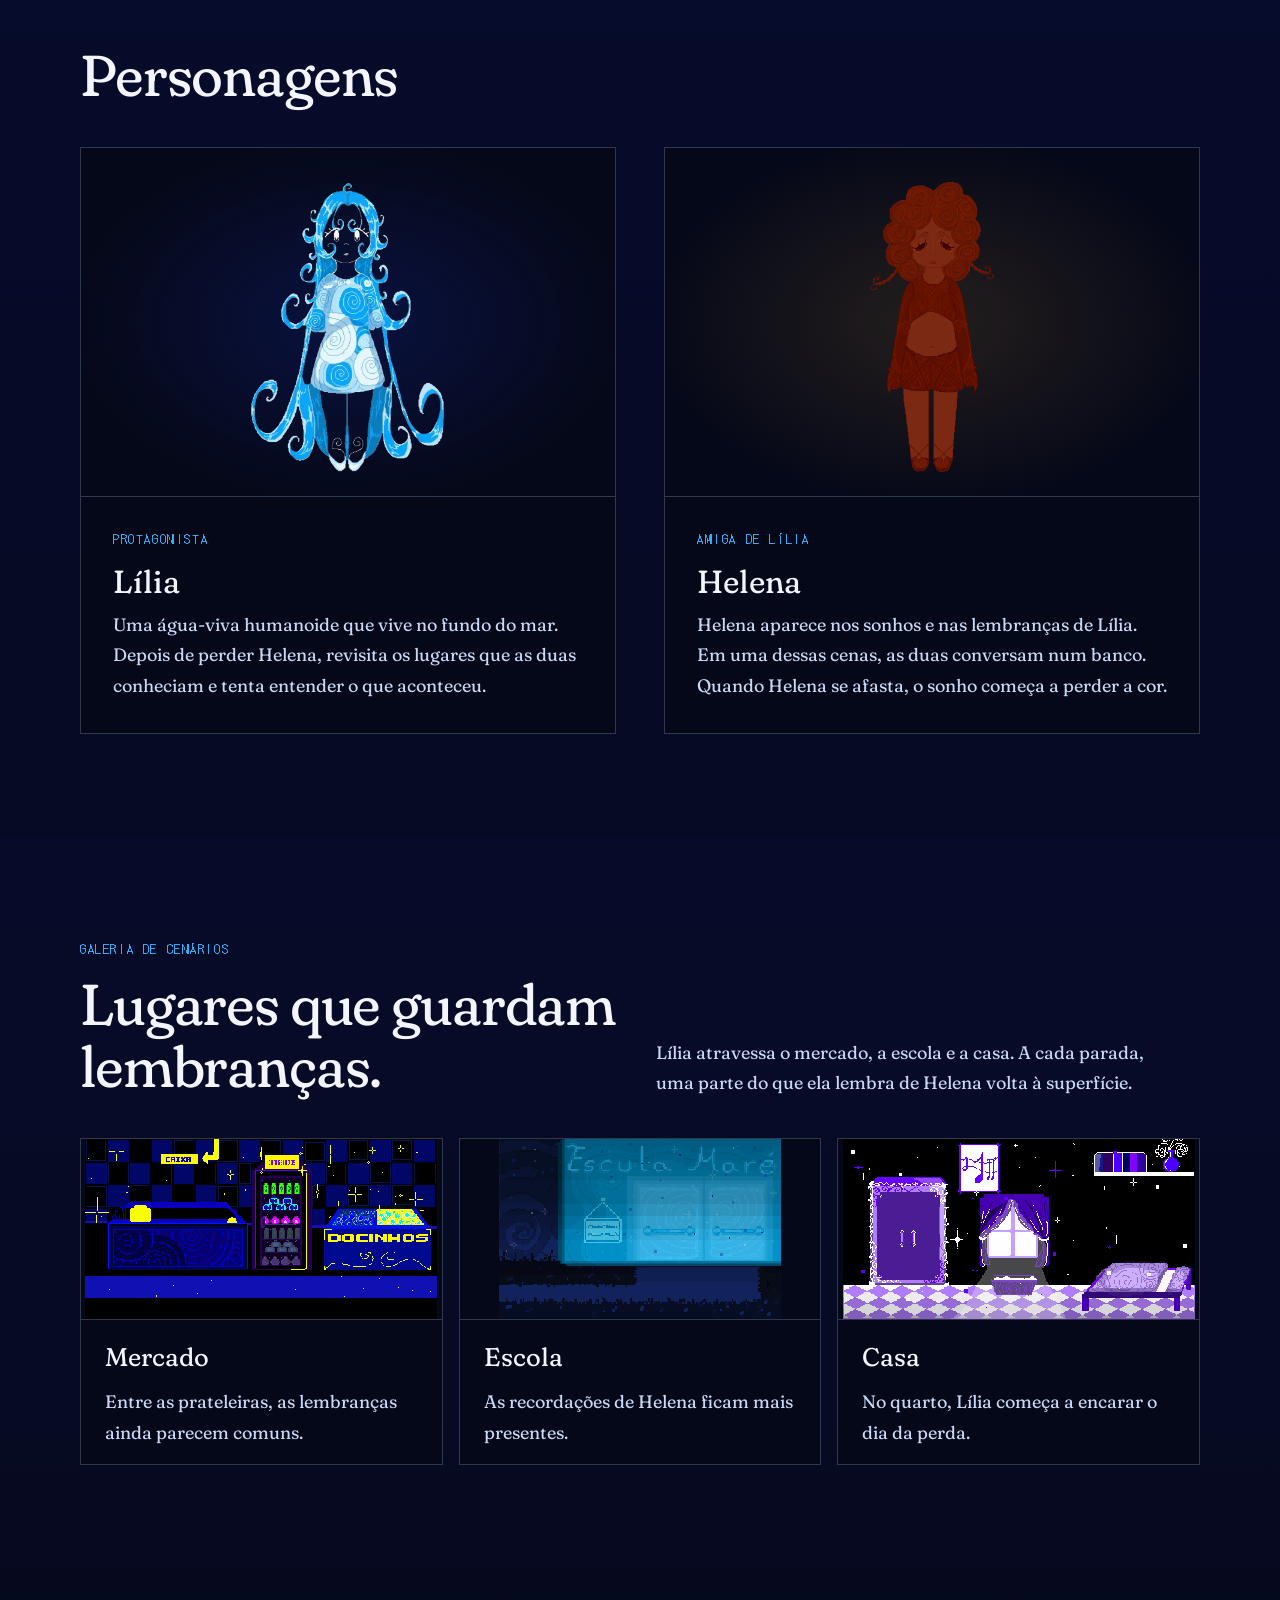
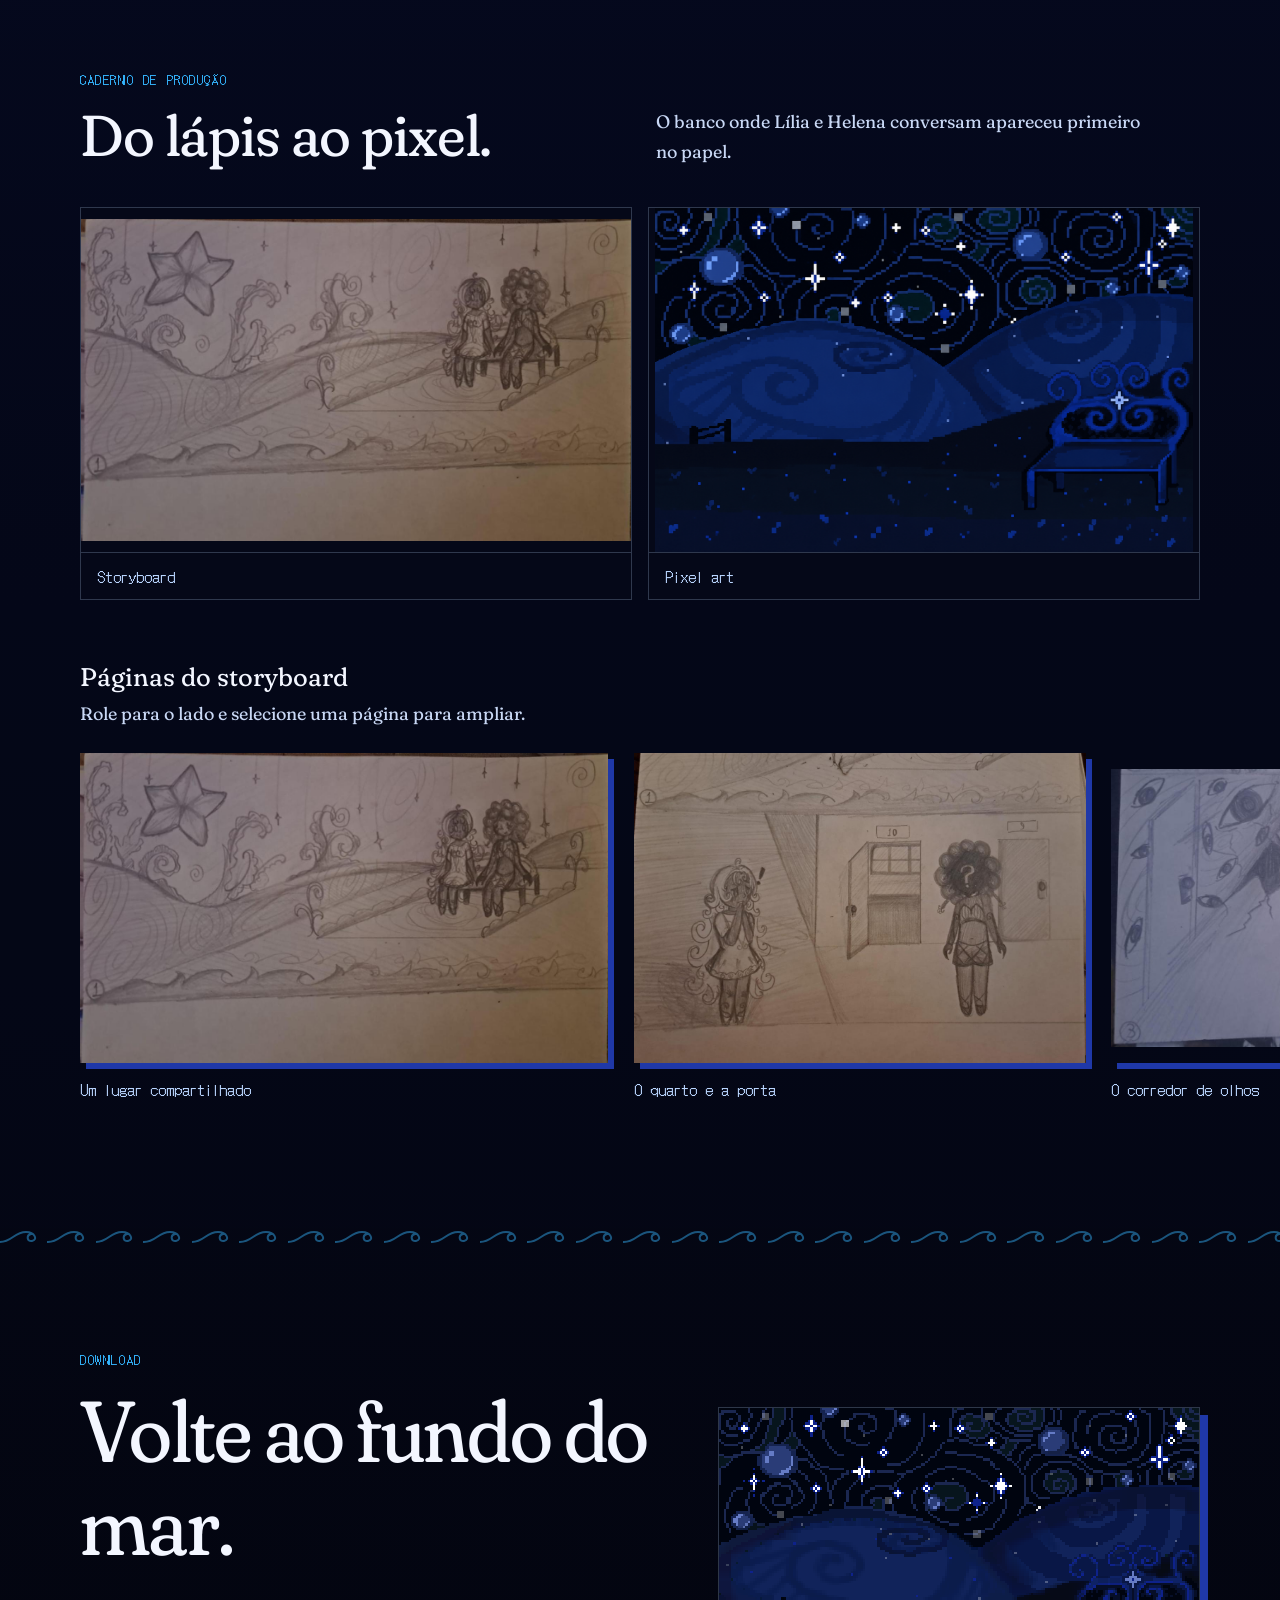
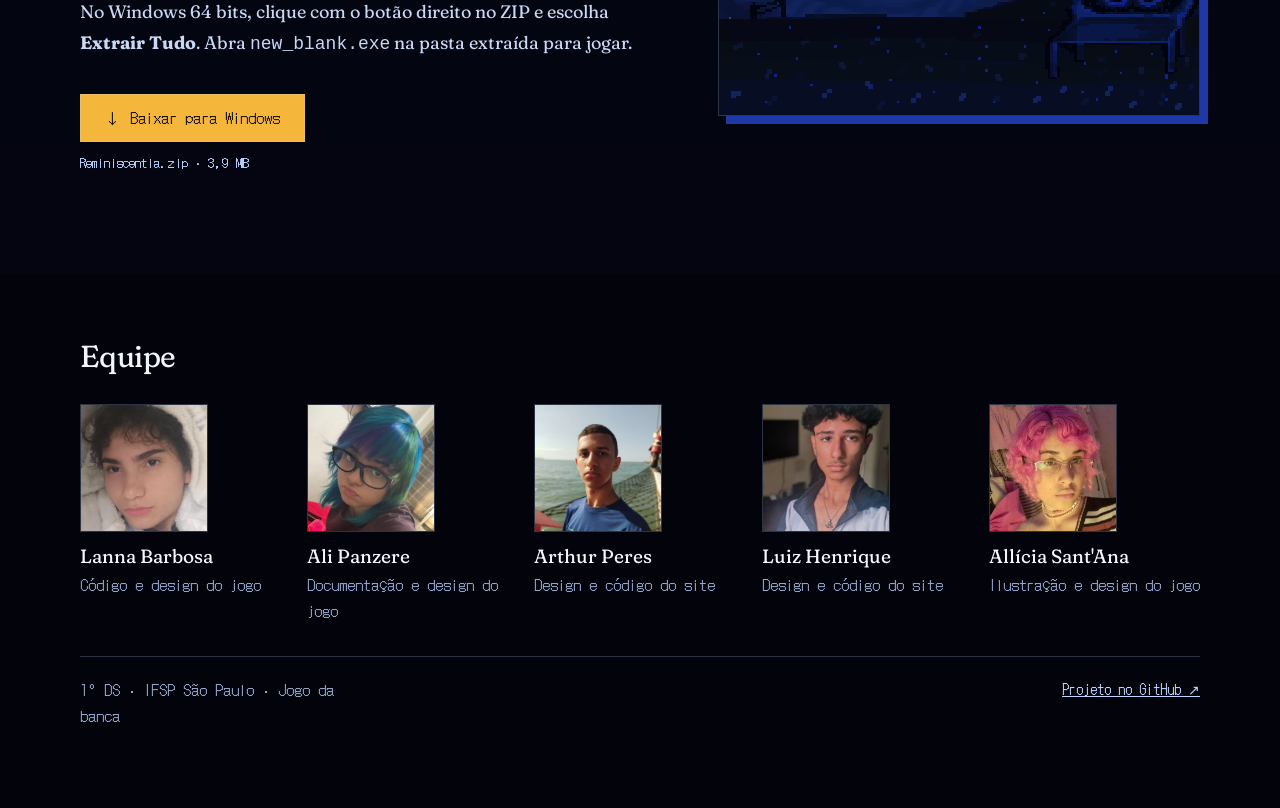
==== commit cc52ecad: "atualizacao de contribuicoes em index.html" ====
--- a/index.html
+++ b/index.html
@@ -175,12 +175,12 @@
       <li>
         <img src="site/foto%20lanna.webp" width="546" height="546" alt="" loading="lazy">
         <h3>Lanna Barbosa</h3>
-        <p>Código do jogo</p>
+        <p>Código e design do jogo</p>
       </li>
       <li>
         <img src="site/foto%20ali.webp" width="1600" height="1600" alt="" loading="lazy">
         <h3>Ali Panzere</h3>
-        <p>Documentação</p>
+        <p>Documentação e design do jogo</p>
       </li>
       <li>
         <img src="site/foto%20arthur.webp" width="640" height="640" alt="" loading="lazy">
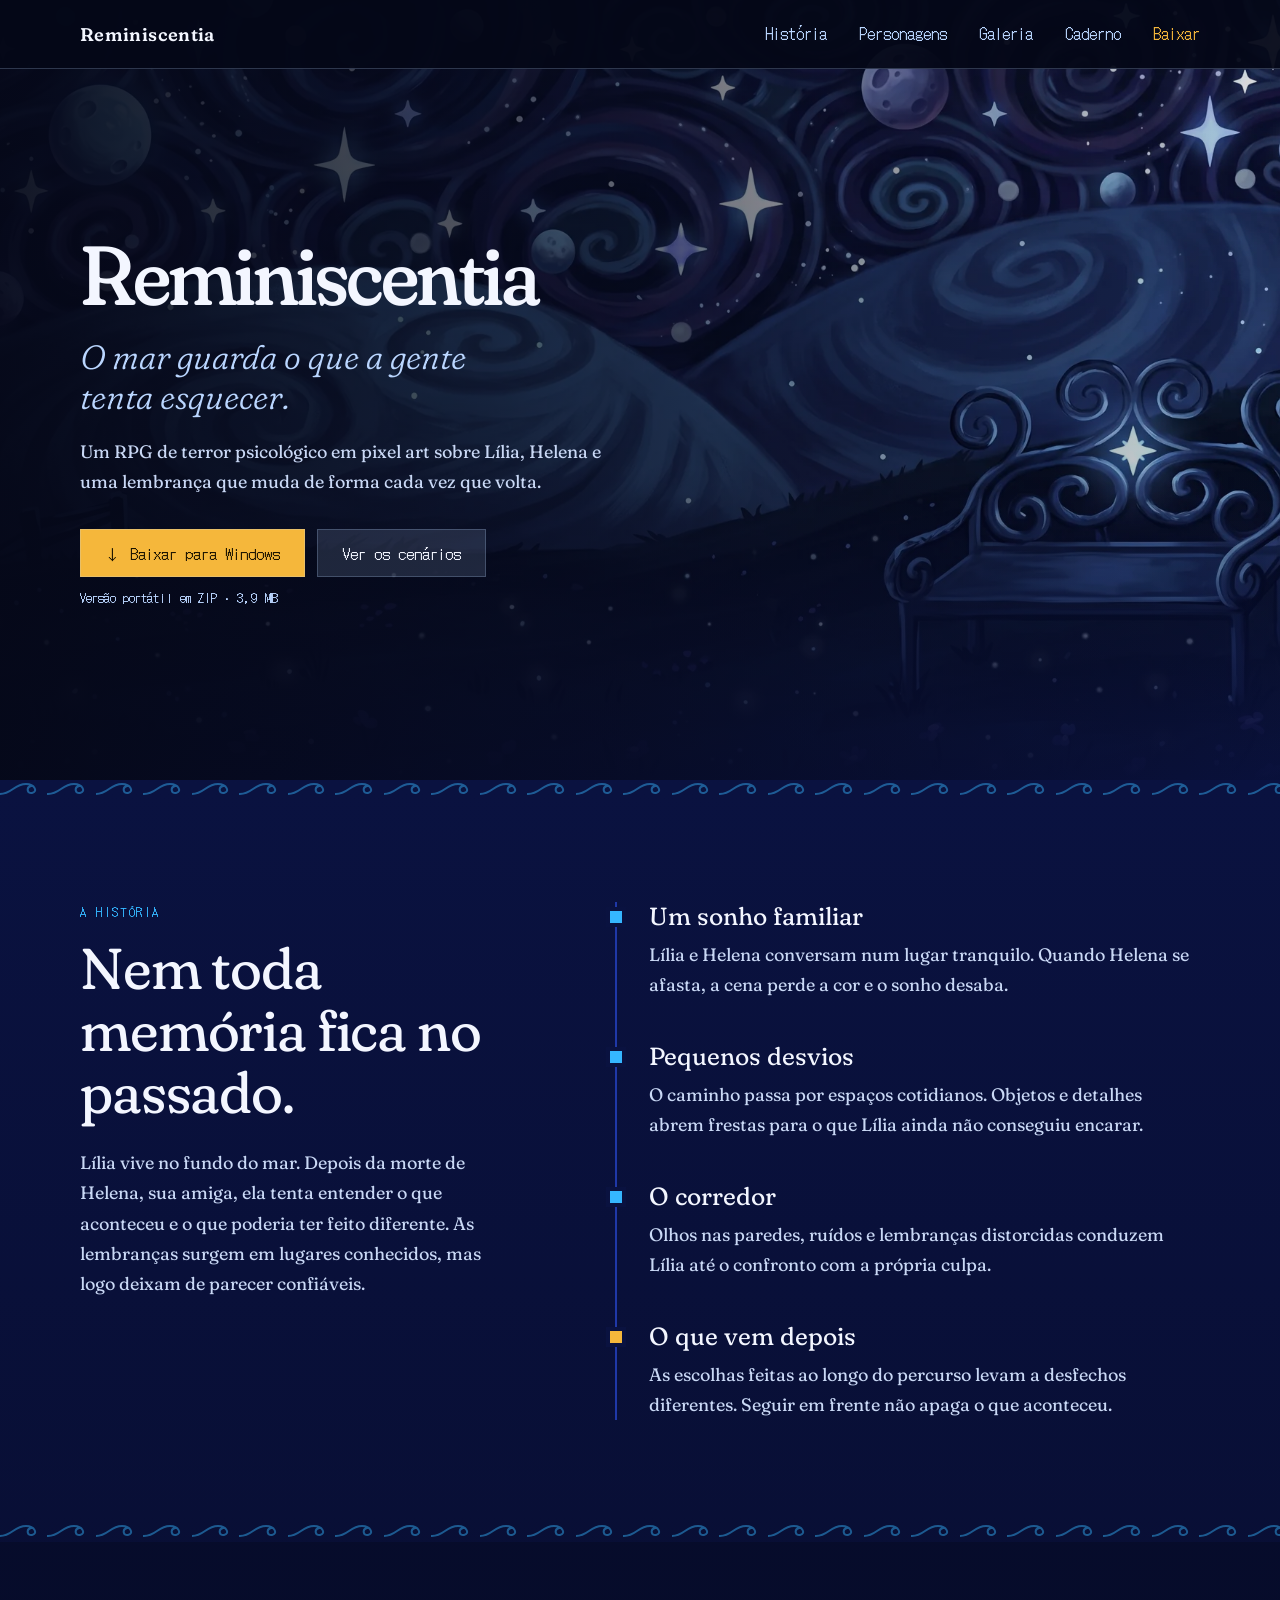
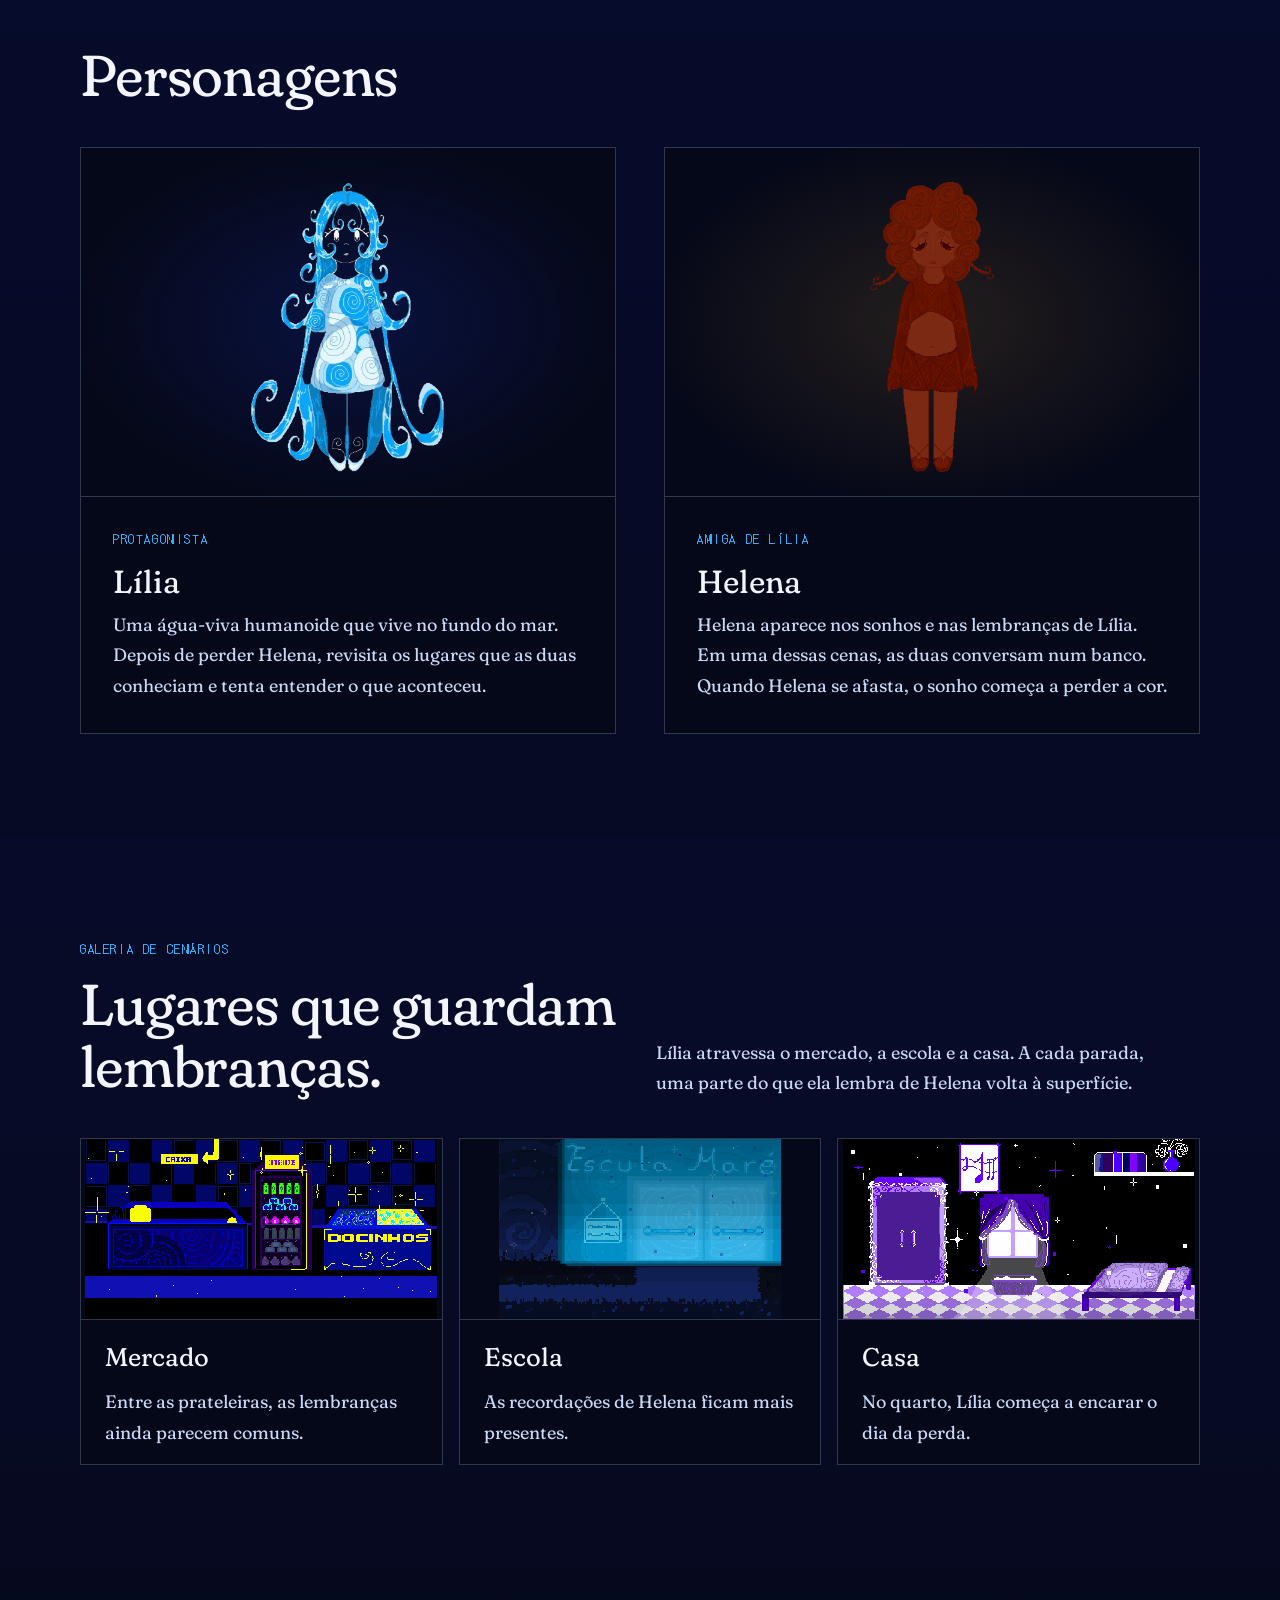
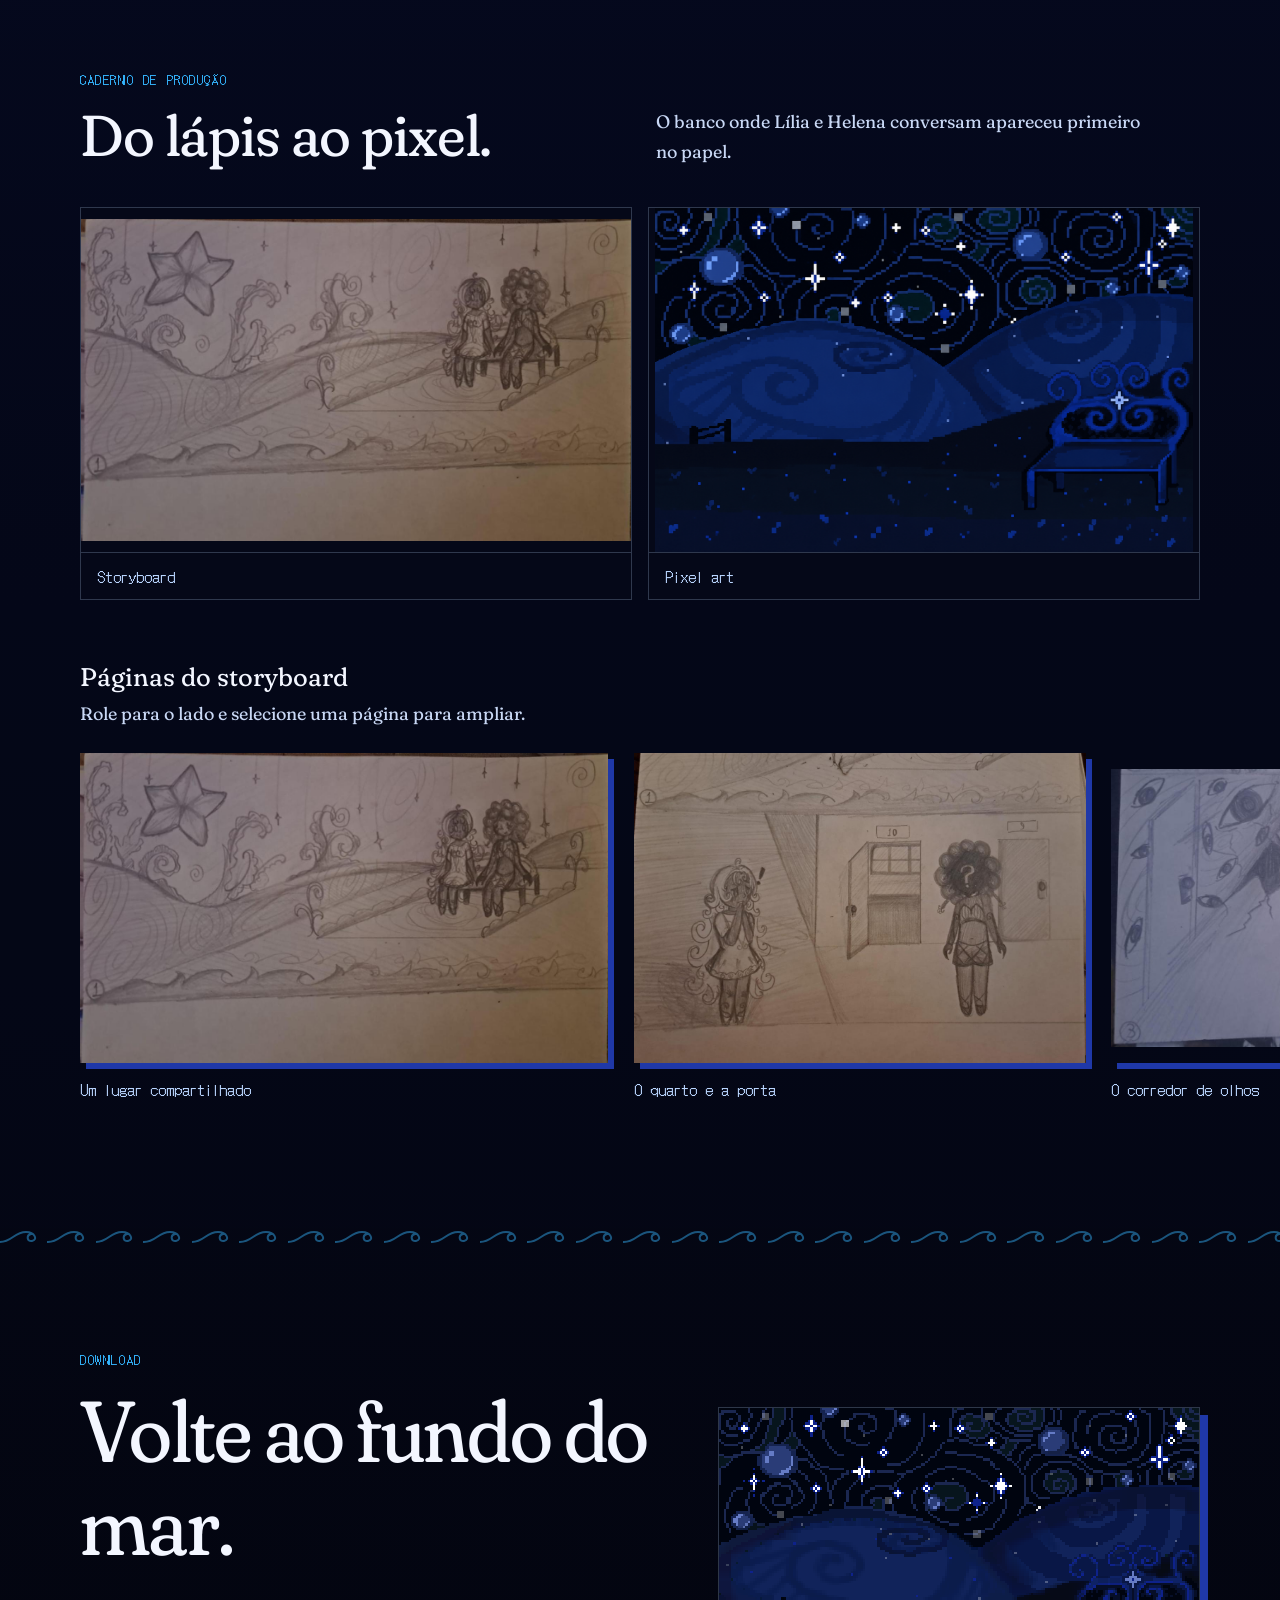
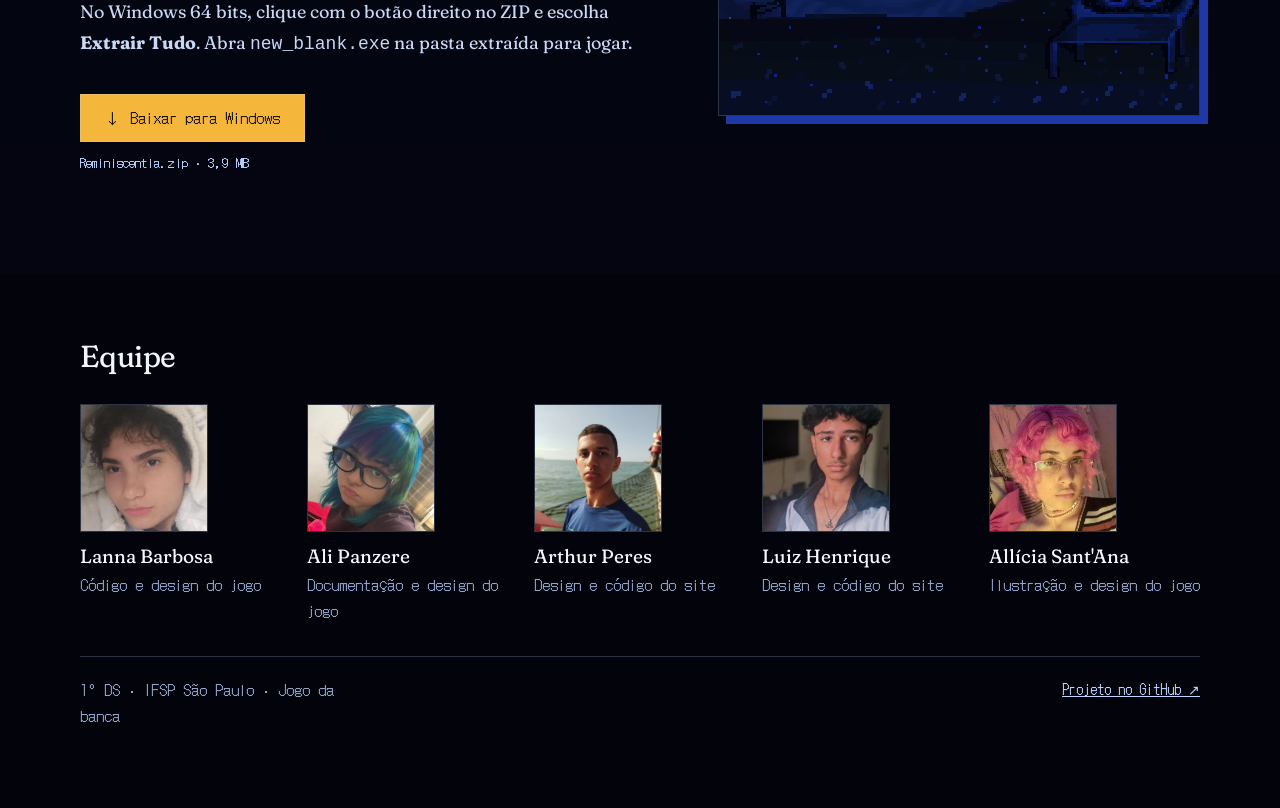
==== commit 96e3126b: "atualizar a descrição do gênero do jogo no subtítulo do herói" ====
--- a/index.html
+++ b/index.html
@@ -35,7 +35,7 @@
       <div class="hero-copy">
         <h1>Reminiscentia</h1>
         <p class="line">O mar guarda o que a gente tenta esquecer.</p>
-        <p class="sub">Um terror psicológico pixel art sobre Lília, Helena e uma lembrança que muda de forma cada vez que volta.</p>
+        <p class="sub">Um RPG de terror psicológico em pixel art sobre Lília, Helena e uma lembrança que muda de forma cada vez que volta.</p>
         <div class="acts">
           <a class="btn main" href="jogo/Reminiscentia.zip" download><span aria-hidden="true">↓</span> Baixar para Windows</a>
           <a class="btn" href="#lugares">Ver os cenários</a>
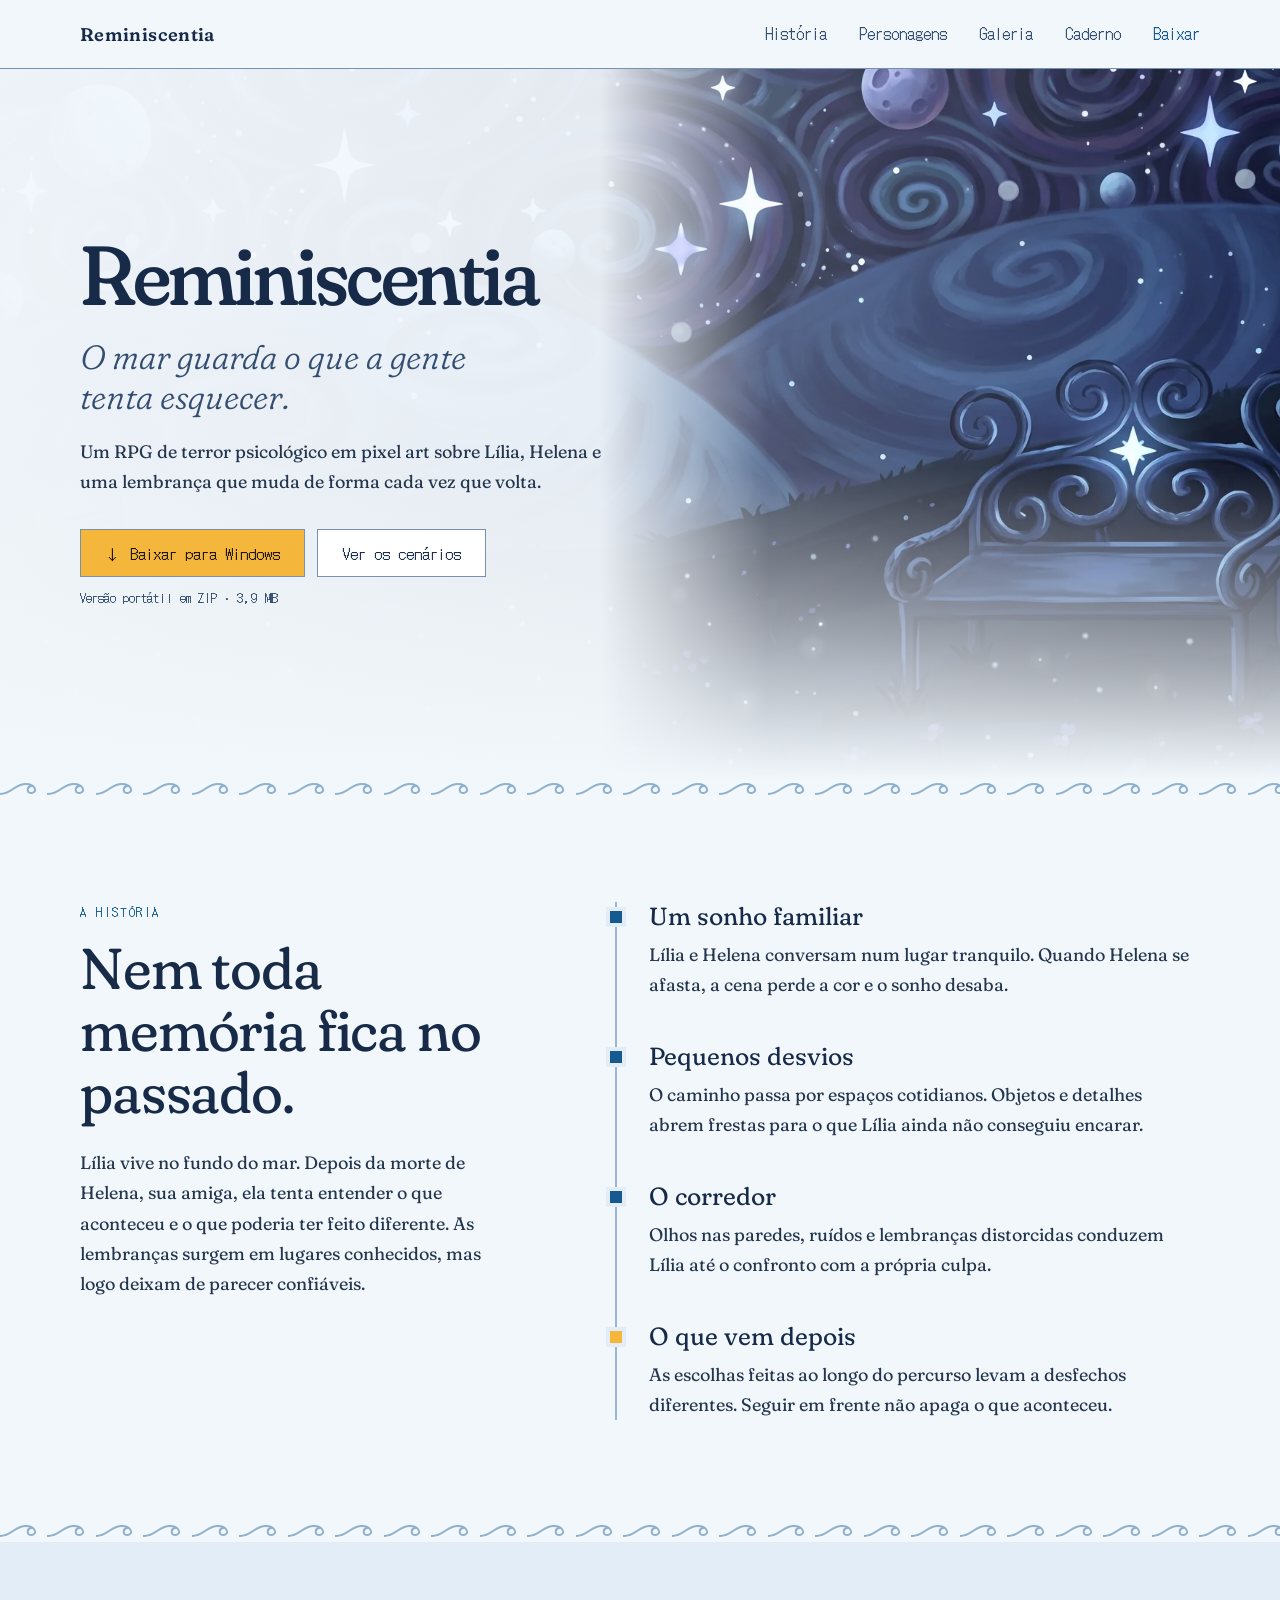
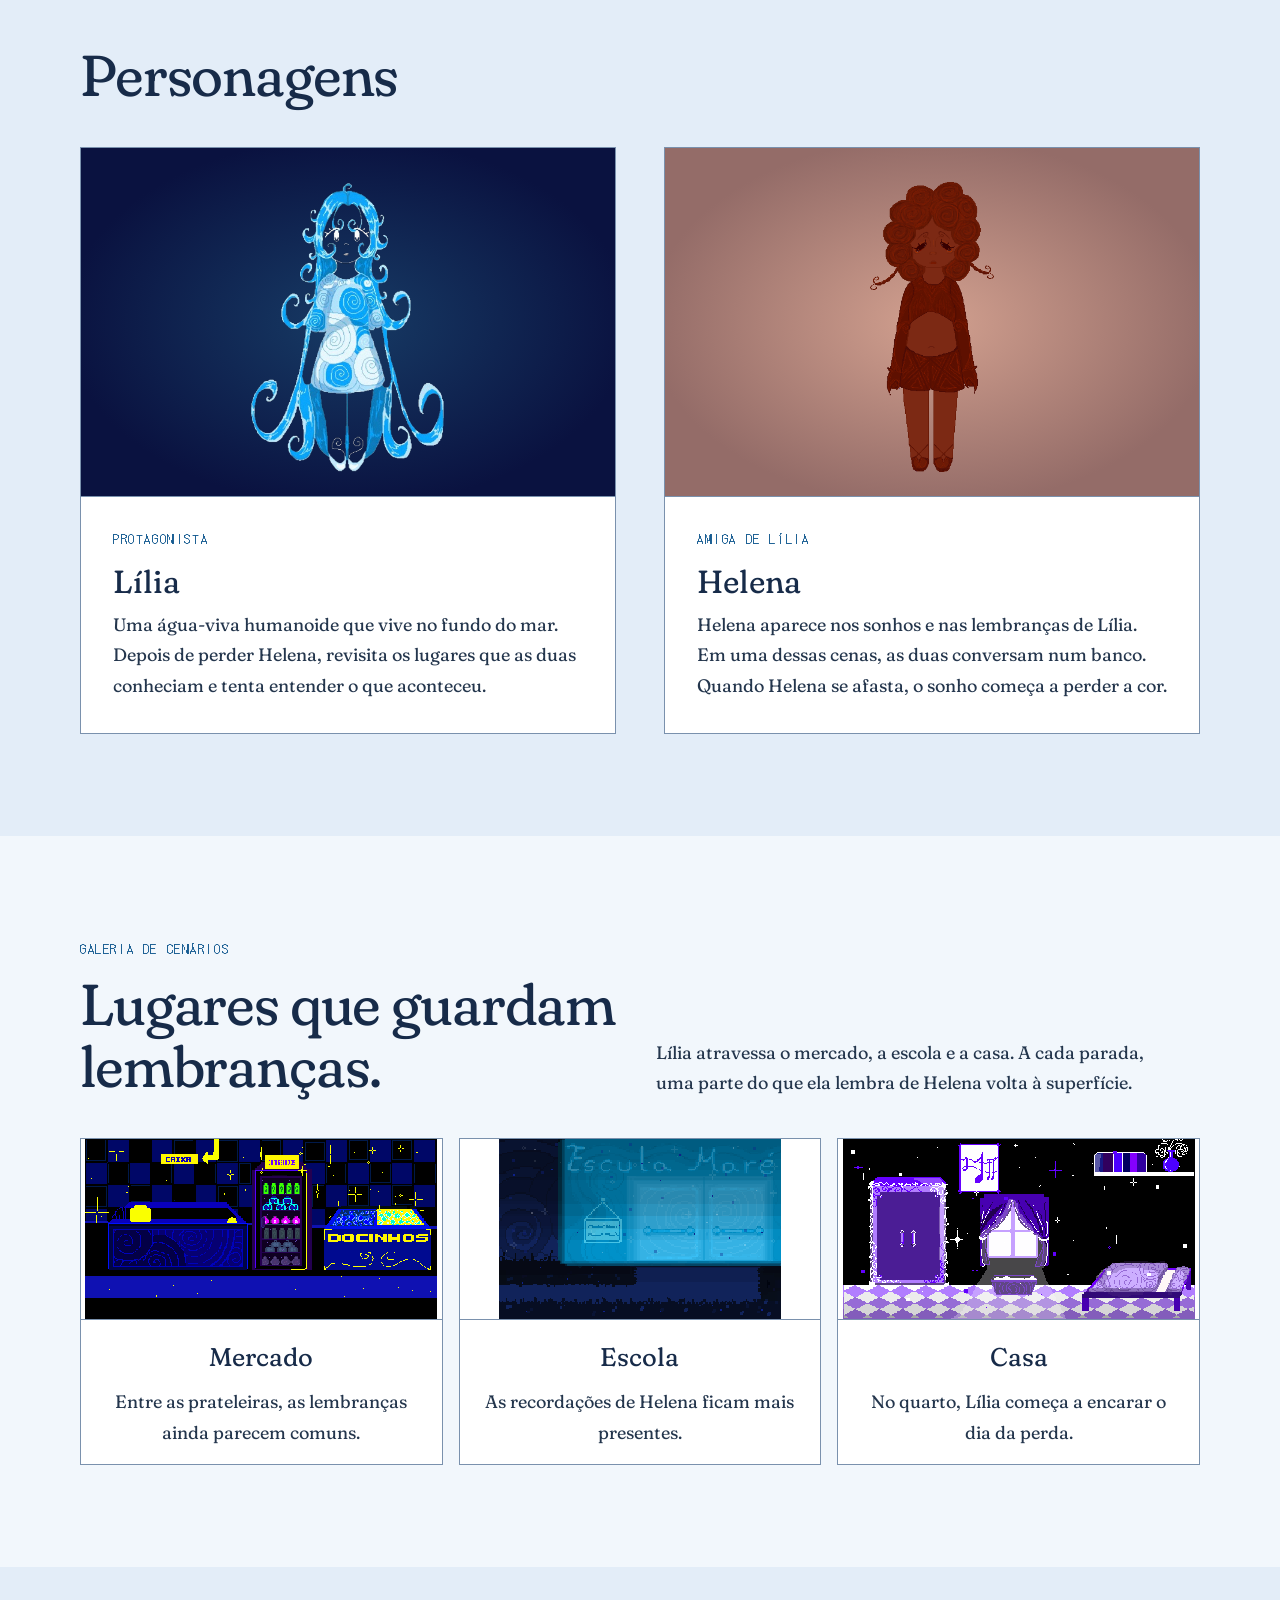
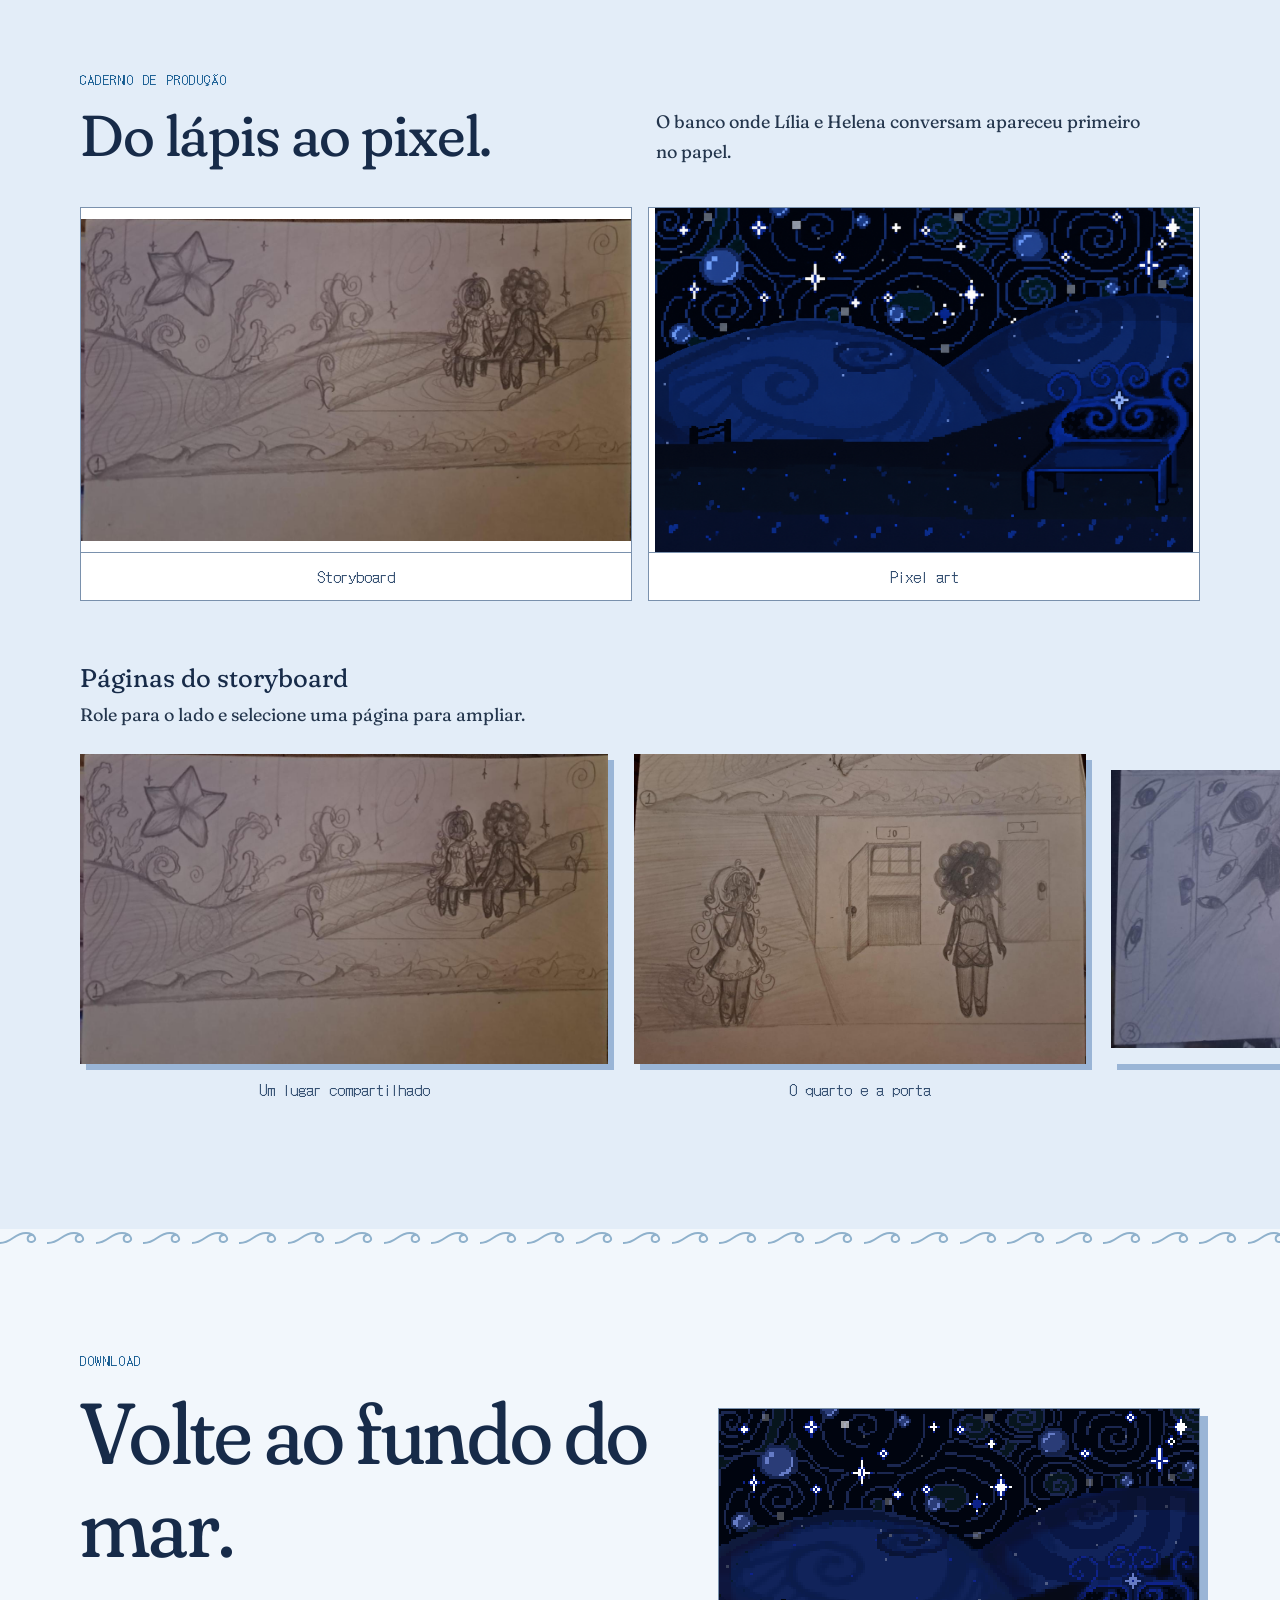
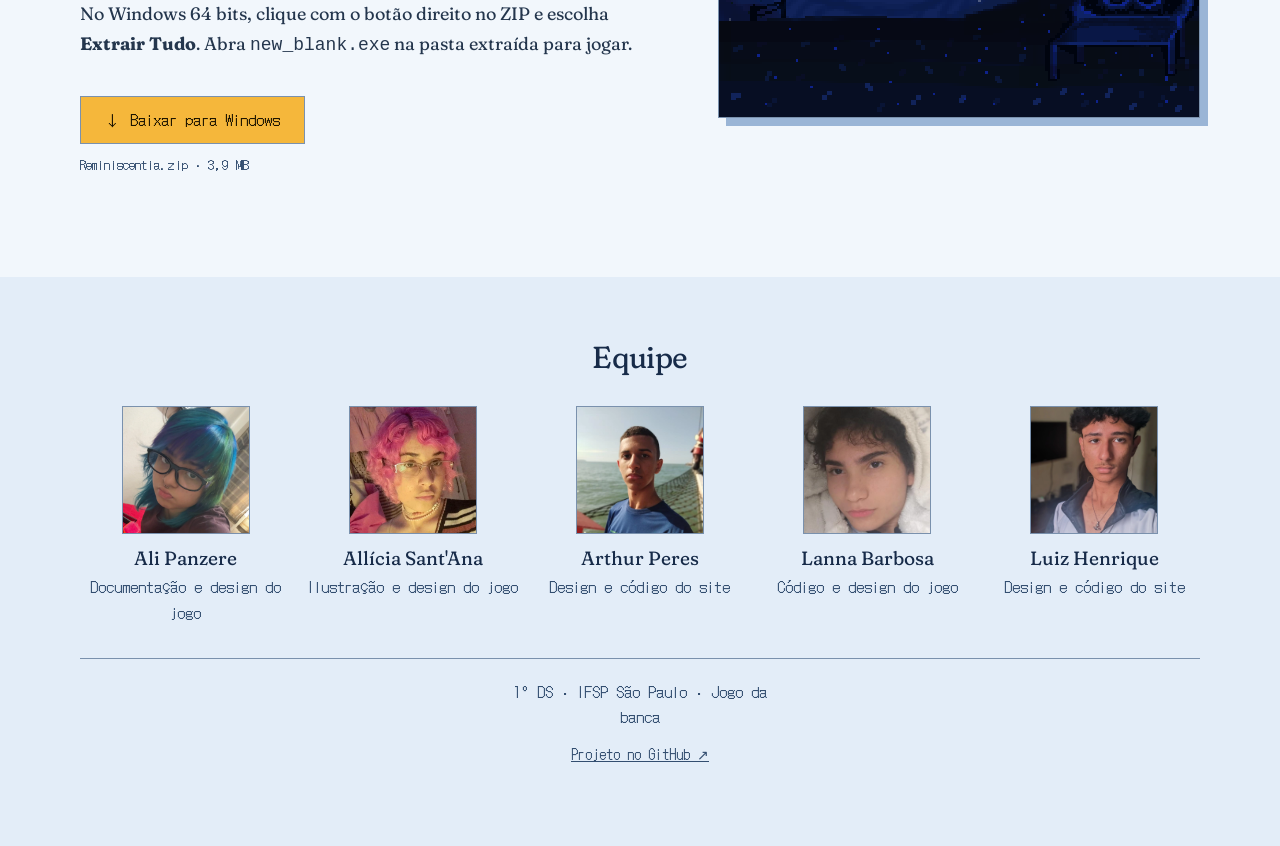
==== commit 8f05d45f: "remoção dos caracteres extras nas pastas, aumento de acessibilidade no site" ====
--- a/index.html
+++ b/index.html
@@ -3,14 +3,14 @@
 <head>
 <meta charset="utf-8">
 <meta name="viewport" content="width=device-width, initial-scale=1">
-<meta name="theme-color" content="#0a1240">
+<meta name="theme-color" content="#f2f7fc">
 <meta name="description" content="Reminiscentia é um jogo pixel art de terror psicológico sobre Lília, Helena e as lembranças que insistem em voltar.">
 <title>Reminiscentia — o mar guarda o que a gente tenta esquecer</title>
 <link rel="preconnect" href="https://fonts.googleapis.com">
 <link rel="preconnect" href="https://fonts.gstatic.com" crossorigin>
 <link href="https://fonts.googleapis.com/css2?family=DotGothic16&family=Fraunces:ital,opsz,wght,SOFT,WONK@0,9..144,300..800,0..100,0..1;1,9..144,300..800,0..100,0..1&display=swap" rel="stylesheet">
 <link rel="preload" href="site/cenario-abertura.webp" as="image">
-<link rel="icon" href="sprites,,/sprite_1_refinado.png" type="image/png">
+<link rel="icon" href="sprites/sprite_1_refinado.png" type="image/png">
 <link rel="stylesheet" href="site/styles.css">
 </head>
 <body>
@@ -71,7 +71,7 @@
       <div class="character-grid">
         <article class="character">
           <div class="character-portrait">
-            <img class="lilia" src="sprites,,/sprite_1_refinado.png" width="500" height="500" alt="Lília em tons de azul, com tentáculos em espiral" loading="lazy">
+            <img class="lilia" src="sprites/sprite_1_refinado.png" width="500" height="500" alt="Lília em tons de azul, com tentáculos em espiral" loading="lazy">
           </div>
           <div class="character-copy">
             <p class="eyebrow">Protagonista</p>
@@ -105,15 +105,15 @@
 
       <div class="scenes" role="group" aria-label="Cenários em pixel art">
         <figure class="scene">
-          <img class="px" src="sprites,,/1000698265.png" width="500" height="256" alt="Interior de um mercado escuro com letreiros amarelos e balcão de doces">
+          <img class="px" src="sprites/1000698265.png" width="500" height="256" alt="Interior de um mercado escuro com letreiros amarelos e balcão de doces">
           <figcaption><h3>Mercado</h3><p>Entre as prateleiras, as lembranças ainda parecem comuns.</p></figcaption>
         </figure>
         <figure class="scene">
-          <img class="px" src="sprites,,/1000698280.png" width="400" height="256" alt="Fachada azul da escola sob um céu escuro">
+          <img class="px" src="sprites/1000698280.png" width="400" height="256" alt="Fachada azul da escola sob um céu escuro">
           <figcaption><h3>Escola</h3><p>As recordações de Helena ficam mais presentes.</p></figcaption>
         </figure>
         <figure class="scene">
-          <img class="px" src="sprites,,/1000698266.png" width="500" height="256" alt="Quarto roxo com cama, armário, janela e partitura na parede">
+          <img class="px" src="sprites/1000698266.png" width="500" height="256" alt="Quarto roxo com cama, armário, janela e partitura na parede">
           <figcaption><h3>Casa</h3><p>No quarto, Lília começa a encarar o dia da perda.</p></figcaption>
         </figure>
       </div>
@@ -135,7 +135,7 @@
           <figcaption>Storyboard</figcaption>
         </figure>
         <figure>
-          <img src="sprites,,/sprite 4 refinado.png" width="1568" height="1003" alt="Colina noturna em pixel art com um banco e espirais no céu" loading="lazy">
+          <img src="sprites/sprite 4 refinado.png" width="1568" height="1003" alt="Colina noturna em pixel art com um banco e espirais no céu" loading="lazy">
           <figcaption>Pixel art</figcaption>
         </figure>
       </div>
@@ -163,7 +163,7 @@
         <div class="acts"><a class="btn main" href="jogo/Reminiscentia.zip" download><span aria-hidden="true">↓</span> Baixar para Windows</a></div>
         <p class="file-info">Reminiscentia.zip <span aria-hidden="true">·</span> 3,9 MB</p>
       </div>
-      <img class="close-art px" src="sprites,,/1000698267.png" width="400" height="256" alt="Banco vazio sob um céu de espirais e estrelas" loading="lazy">
+      <img class="close-art px" src="sprites/1000698267.png" width="400" height="256" alt="Banco vazio sob um céu de espirais e estrelas" loading="lazy">
     </div>
   </section>
 </main>
@@ -173,29 +173,29 @@
     <h2>Equipe</h2>
     <ul class="team" role="list">
       <li>
+        <img src="site/foto%20ali.webp" width="1600" height="1600" alt="" loading="lazy">
+        <h3>Ali Panzere</h3>
+        <p>Documentação e design do jogo</p>
+      </li>
+      <li>
+        <img src="site/foto%20allicia.webp" width="855" height="856" alt="" loading="lazy">
+        <h3>Allícia Sant'Ana</h3>
+        <p>Ilustração e design do jogo</p>
+      </li>
+      <li>
+        <img src="site/foto%20arthur.webp" width="640" height="640" alt="" loading="lazy">
+        <h3>Arthur Peres</h3>
+        <p>Design e código do site</p>
+      </li>
+      <li>
         <img src="site/foto%20lanna.webp" width="546" height="546" alt="" loading="lazy">
         <h3>Lanna Barbosa</h3>
         <p>Código e design do jogo</p>
       </li>
       <li>
-        <img src="site/foto%20ali.webp" width="1600" height="1600" alt="" loading="lazy">
-        <h3>Ali Panzere</h3>
-        <p>Documentação e design do jogo</p>
-      </li>
-      <li>
-        <img src="site/foto%20arthur.webp" width="640" height="640" alt="" loading="lazy">
-        <h3>Arthur Peres</h3>
-        <p>Design e código do site</p>
-      </li>
-      <li>
         <img src="site/foto%20luiz.webp" width="1279" height="1280" alt="" loading="lazy">
         <h3>Luiz Henrique</h3>
         <p>Design e código do site</p>
-      </li>
-      <li>
-        <img src="site/foto%20allicia.webp" width="855" height="856" alt="" loading="lazy">
-        <h3>Allícia Sant'Ana</h3>
-        <p>Ilustração e design do jogo</p>
       </li>
     </ul>
     <div class="footer-meta">
--- a/site/styles.css
+++ b/site/styles.css
@@ -1,13 +1,13 @@
 :root {
-  color-scheme: dark;
-  --abyss: #050818;
-  --deep: #0a1240;
-  --swirl: #1f38a8;
-  --foam: #bad6ff;
-  --text: #c9d8f5;
-  --glow: #35b6ff;
+  color-scheme: light;
+  --abyss: #ffffff;
+  --deep: #e3edf8;
+  --swirl: #9ab5d6;
+  --foam: #334e70;
+  --text: #24364d;
+  --glow: #155b91;
   --lamp: #f5b73b;
-  --border: rgba(186,214,255,.23);
+  --border: #7a91ad;
   --serif: "Fraunces",Georgia,"Times New Roman",serif;
   --pixel: "DotGothic16","Courier New",monospace;
 }
@@ -27,7 +27,7 @@
   color: var(--text);
   font: 400 1.125rem/1.68 var(--serif);
   font-variation-settings: "SOFT" 60;
-  background: linear-gradient(180deg,#0d1a58 0,#0a1240 14%,#070c2c 40%,#050818 68%,#02030b 100%);
+  background: #f2f7fc;
 }
 
 img {
@@ -43,7 +43,7 @@
 h2,
 h3 {
   margin: 0;
-  color: #f3f6ff;
+  color: #172b49;
   font-weight: 400;
   font-variation-settings: "SOFT" 100,"WONK" 1;
 }
@@ -69,7 +69,7 @@
 }
 
 :focus-visible {
-  outline: 3px solid var(--lamp);
+  outline: 3px solid var(--glow);
   outline-offset: 3px;
 }
 
@@ -99,13 +99,13 @@
   cursor: pointer;
   font: .96rem/1.25 var(--pixel);
   text-decoration: none;
-  color: #f3f6ff;
-  background: rgba(186,214,255,.14);
+  color: #172b49;
+  background: var(--abyss);
   transition: background .15s;
 }
 
 .btn:hover {
-  background: rgba(186,214,255,.26);
+  background: var(--deep);
 }
 
 .btn.main {
@@ -122,7 +122,7 @@
   position: fixed;
   inset: 0 0 auto;
   z-index: 20;
-  background: rgba(5,8,24,.95);
+  background: #f2f7fc;
   border-bottom: 1px solid var(--border);
 }
 
@@ -137,7 +137,7 @@
 .mark {
   font: 600 1.15rem var(--serif);
   font-variation-settings: "SOFT" 100,"WONK" 1;
-  color: #f3f6ff;
+  color: #172b49;
   text-decoration: none;
   letter-spacing: .02em;
 }
@@ -162,7 +162,7 @@
 }
 
 .links .nav-download {
-  color: var(--lamp);
+  color: var(--glow);
 }
 
 .hero {
@@ -177,8 +177,8 @@
   position: absolute;
   inset: 0;
   background:
-    linear-gradient(90deg,rgba(5,8,24,.94),rgba(5,8,24,.62) 48%,rgba(5,8,24,.13)),
-    linear-gradient(0deg,var(--deep),transparent 40%),
+    linear-gradient(90deg,rgba(242,247,252,.98),rgba(242,247,252,.94) max(43%,600px),rgba(242,247,252,.25) max(60%,760px),rgba(242,247,252,.04)),
+    linear-gradient(0deg,#f2f7fc,transparent 40%),
     url("cenario-abertura.webp") 60% center/cover no-repeat;
 }
 
@@ -193,7 +193,7 @@
 }
 
 .characters {
-  background: rgba(5,8,24,.35);
+  background: var(--deep);
 }
 
 .character-grid {
@@ -214,12 +214,12 @@
   justify-content: center;
   min-height: calc(var(--sprite-height) * 500 / 483 + 3rem + 1px);
   padding: 1.5rem;
-  background: radial-gradient(ellipse at center,var(--deep),transparent 75%);
+  background: radial-gradient(ellipse at center,#173b65,#0a1240 75%);
   border-bottom: 1px solid var(--border);
 }
 
 .character-portrait.helena {
-  background: radial-gradient(ellipse at center,rgba(245,183,59,.13),transparent 75%);
+  background: radial-gradient(ellipse at center,#d2a08f,#946c68 75%);
 }
 
 .character-portrait img {
@@ -302,7 +302,7 @@
 .wave {
   height: 20px;
   opacity: .9;
-  background: url("data:image/svg+xml,%3Csvg xmlns='http://www.w3.org/2000/svg' width='96' height='20'%3E%3Cpath d='M0 14c12 0 14-10 26-10 9 0 12 8 6 9-5 1-6-6-1-7M48 14c12 0 14-10 26-10 9 0 12 8 6 9-5 1-6-6-1-7' fill='none' stroke='%2335b6ff' stroke-opacity='.5' stroke-width='2' stroke-linecap='square'/%3E%3C/svg%3E") repeat-x;
+  background: url("data:image/svg+xml,%3Csvg xmlns='http://www.w3.org/2000/svg' width='96' height='20'%3E%3Cpath d='M0 14c12 0 14-10 26-10 9 0 12 8 6 9-5 1-6-6-1-7M48 14c12 0 14-10 26-10 9 0 12 8 6 9-5 1-6-6-1-7' fill='none' stroke='%23155b91' stroke-opacity='.5' stroke-width='2' stroke-linecap='square'/%3E%3C/svg%3E") repeat-x;
 }
 
 section {
@@ -403,10 +403,14 @@
   object-fit: contain;
 }
 
+figcaption {
+  text-align: center;
+}
+
 .compare figcaption {
   padding: .75rem 1rem;
   border-top: 1px solid var(--border);
-  font: .95rem var(--pixel);
+  font: .95rem/1.5 var(--pixel);
   color: var(--foam);
 }
 
@@ -441,7 +445,7 @@
 }
 
 .notebook {
-  background: rgba(5,8,24,.35);
+  background: var(--deep);
 }
 
 .strip-title {
@@ -480,7 +484,7 @@
 
 .strip figcaption {
   margin-top: .9rem;
-  font: .95rem var(--pixel);
+  font: .95rem/1.5 var(--pixel);
   color: var(--foam);
 }
 
@@ -514,7 +518,8 @@
 
 footer {
   padding: 4rem 0 5rem;
-  background: #02030b;
+  background: var(--deep);
+  text-align: center;
 }
 
 footer .wrap {
@@ -524,7 +529,9 @@
 
 .footer-meta {
   display: flex;
-  justify-content: space-between;
+  flex-direction: column;
+  justify-content: center;
+  align-items: center;
   gap: .75rem 2rem;
   flex-wrap: wrap;
   padding-top: 1.25rem;
@@ -533,13 +540,14 @@
 
 footer h2 {
   font-size: 1.9rem;
-  max-width: 20ch;
+  max-width: none;
 }
 
 footer p {
   font: .95rem/1.7 var(--pixel);
-  color: #93a4c9;
+  color: var(--foam);
   max-width: 34ch;
+  margin-inline: auto;
 }
 
 .team {
@@ -552,6 +560,7 @@
 }
 
 .team img {
+  margin-inline: auto;
   width: min(100%,8rem);
   height: auto;
   aspect-ratio: 1;
@@ -591,6 +600,10 @@
   }
 
   .hero-bg {
+    background-image:
+      linear-gradient(90deg,rgba(242,247,252,.98),rgba(242,247,252,.94) 55%,rgba(242,247,252,.65)),
+      linear-gradient(0deg,#f2f7fc,transparent 40%),
+      url("cenario-abertura.webp");
     background-position: 65% center;
   }
 }
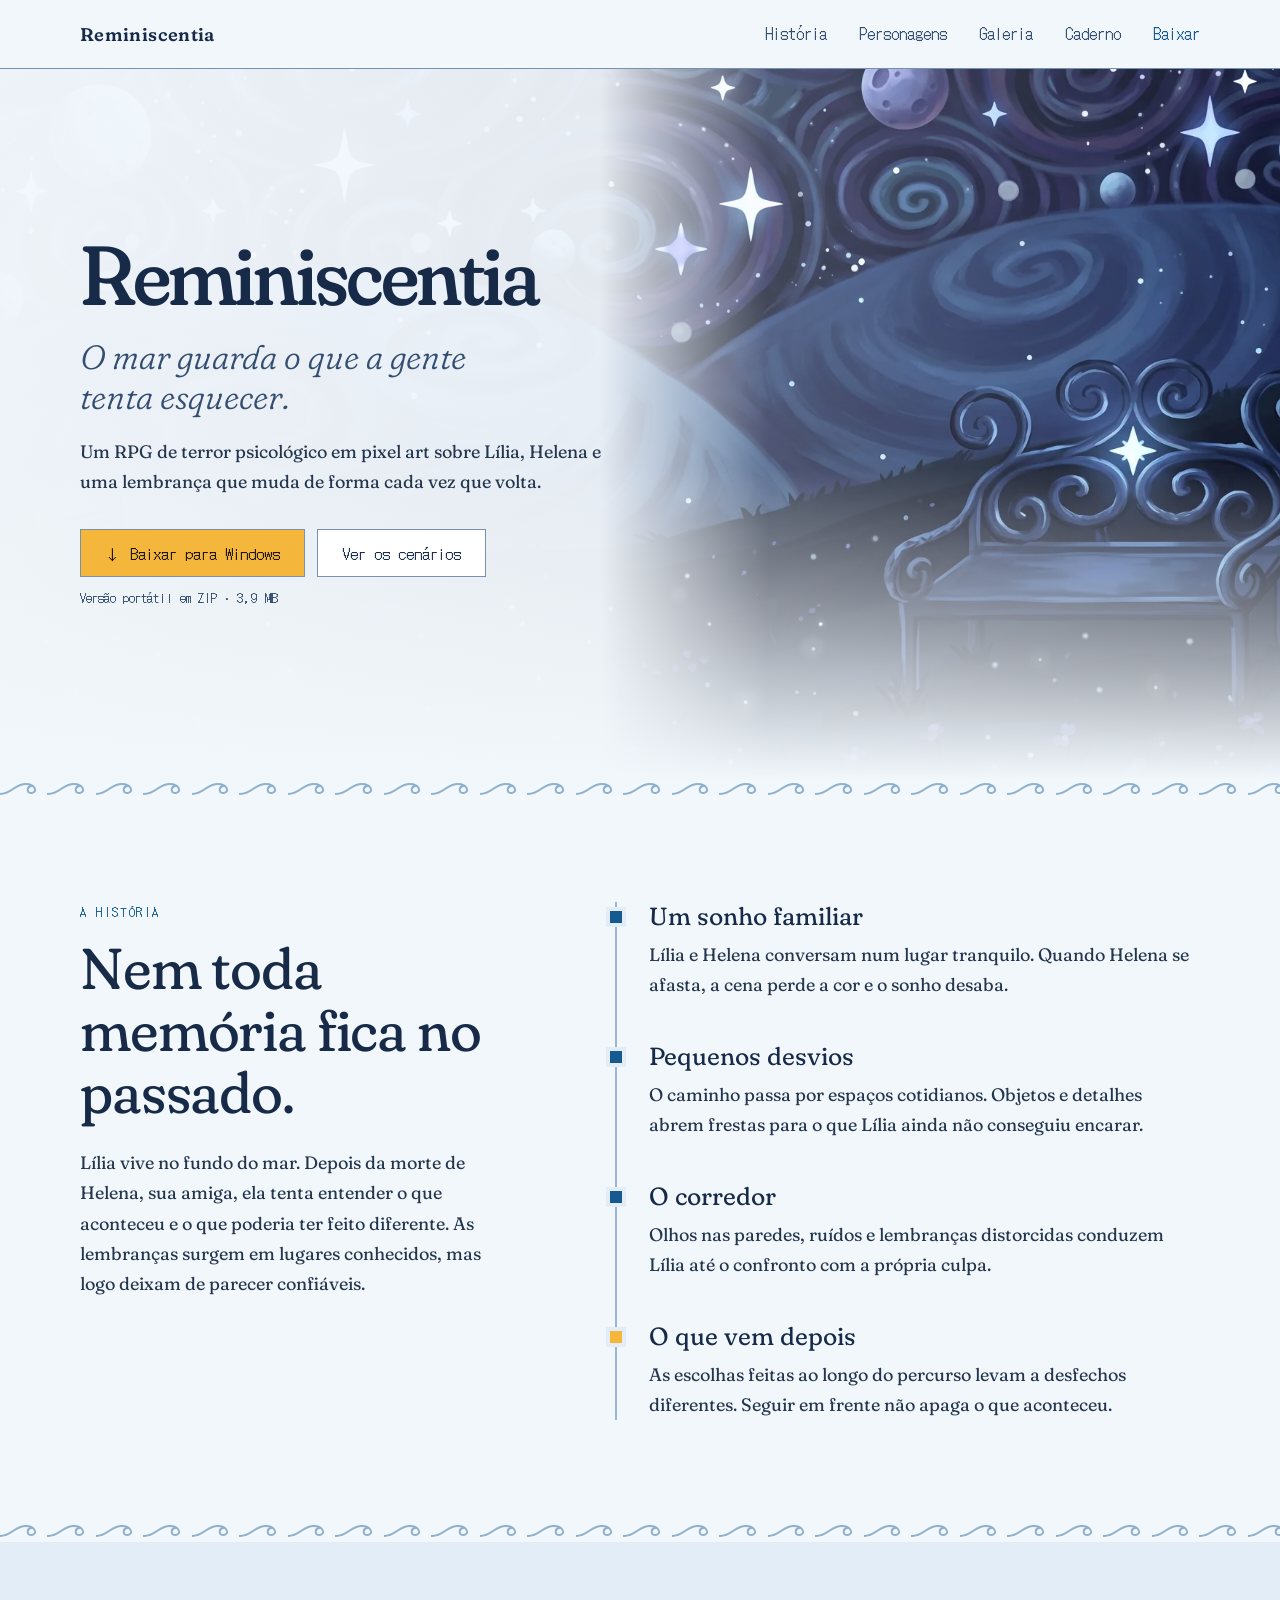
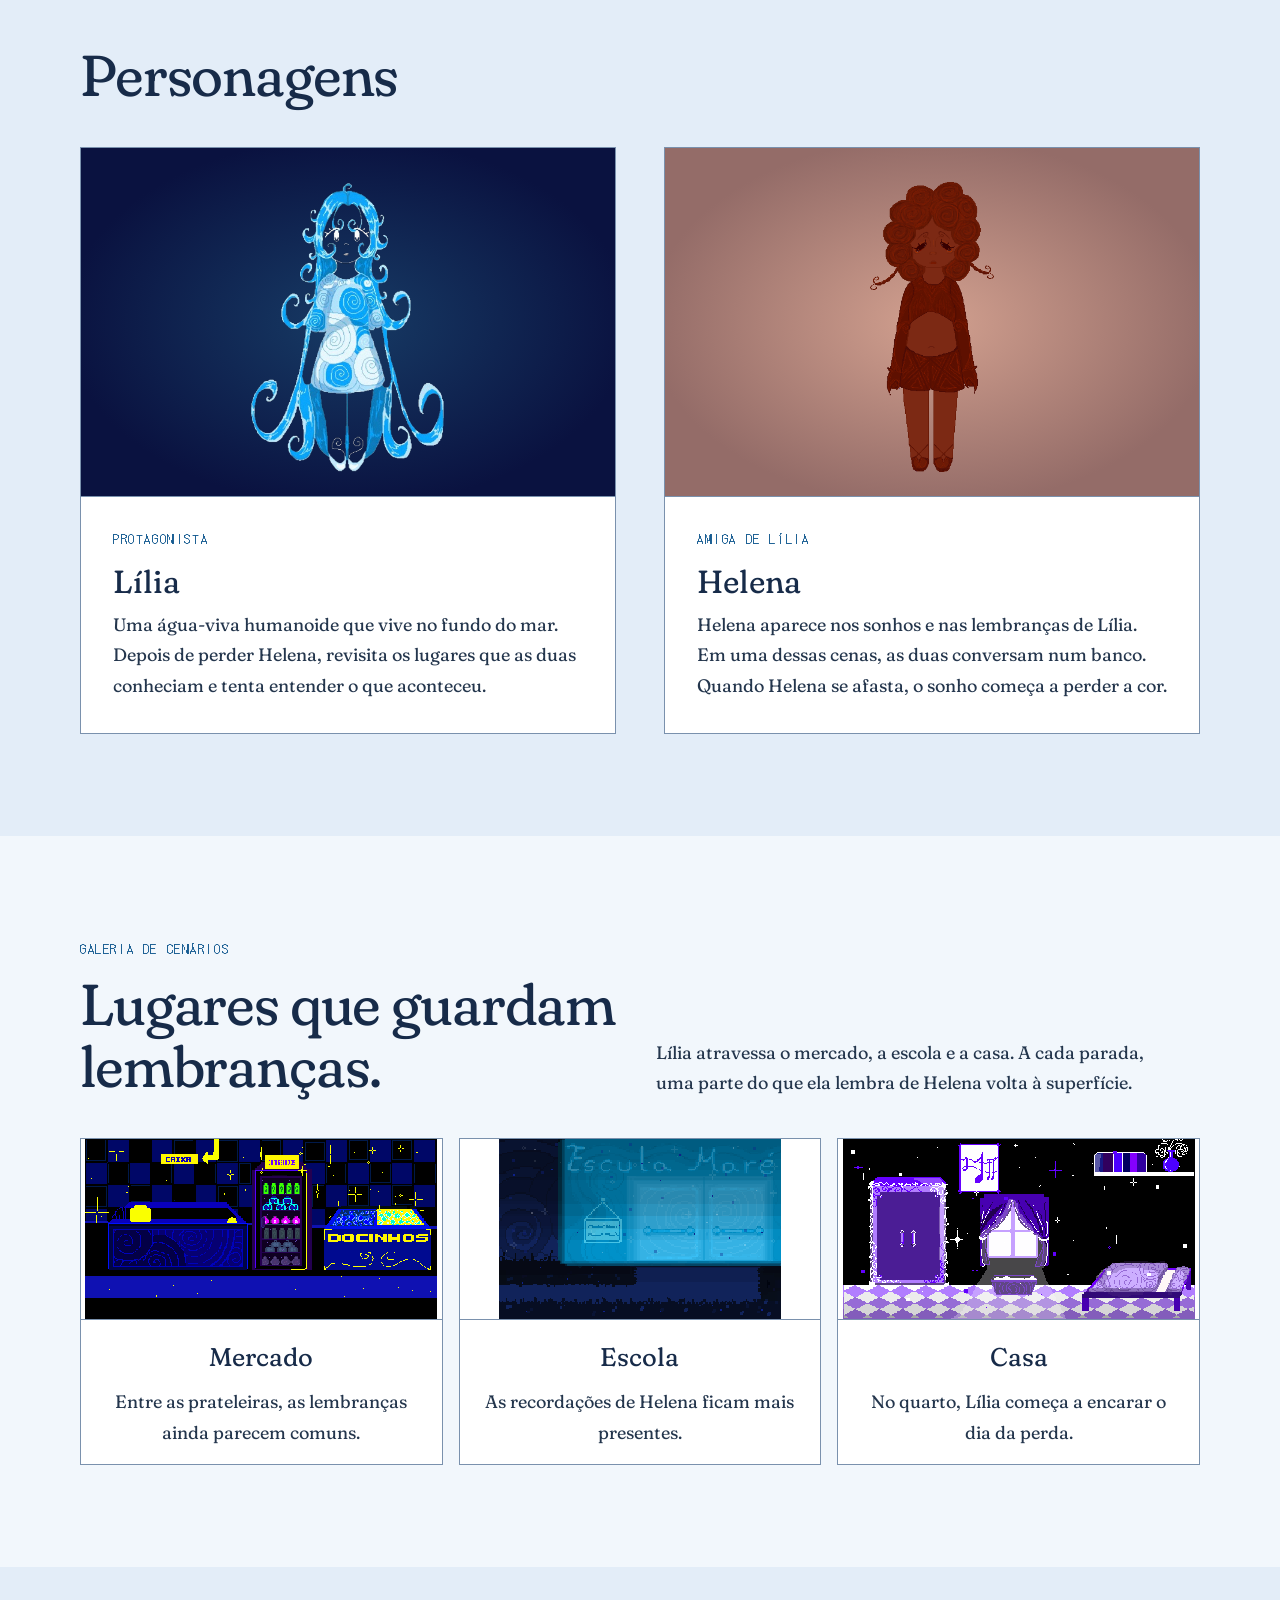
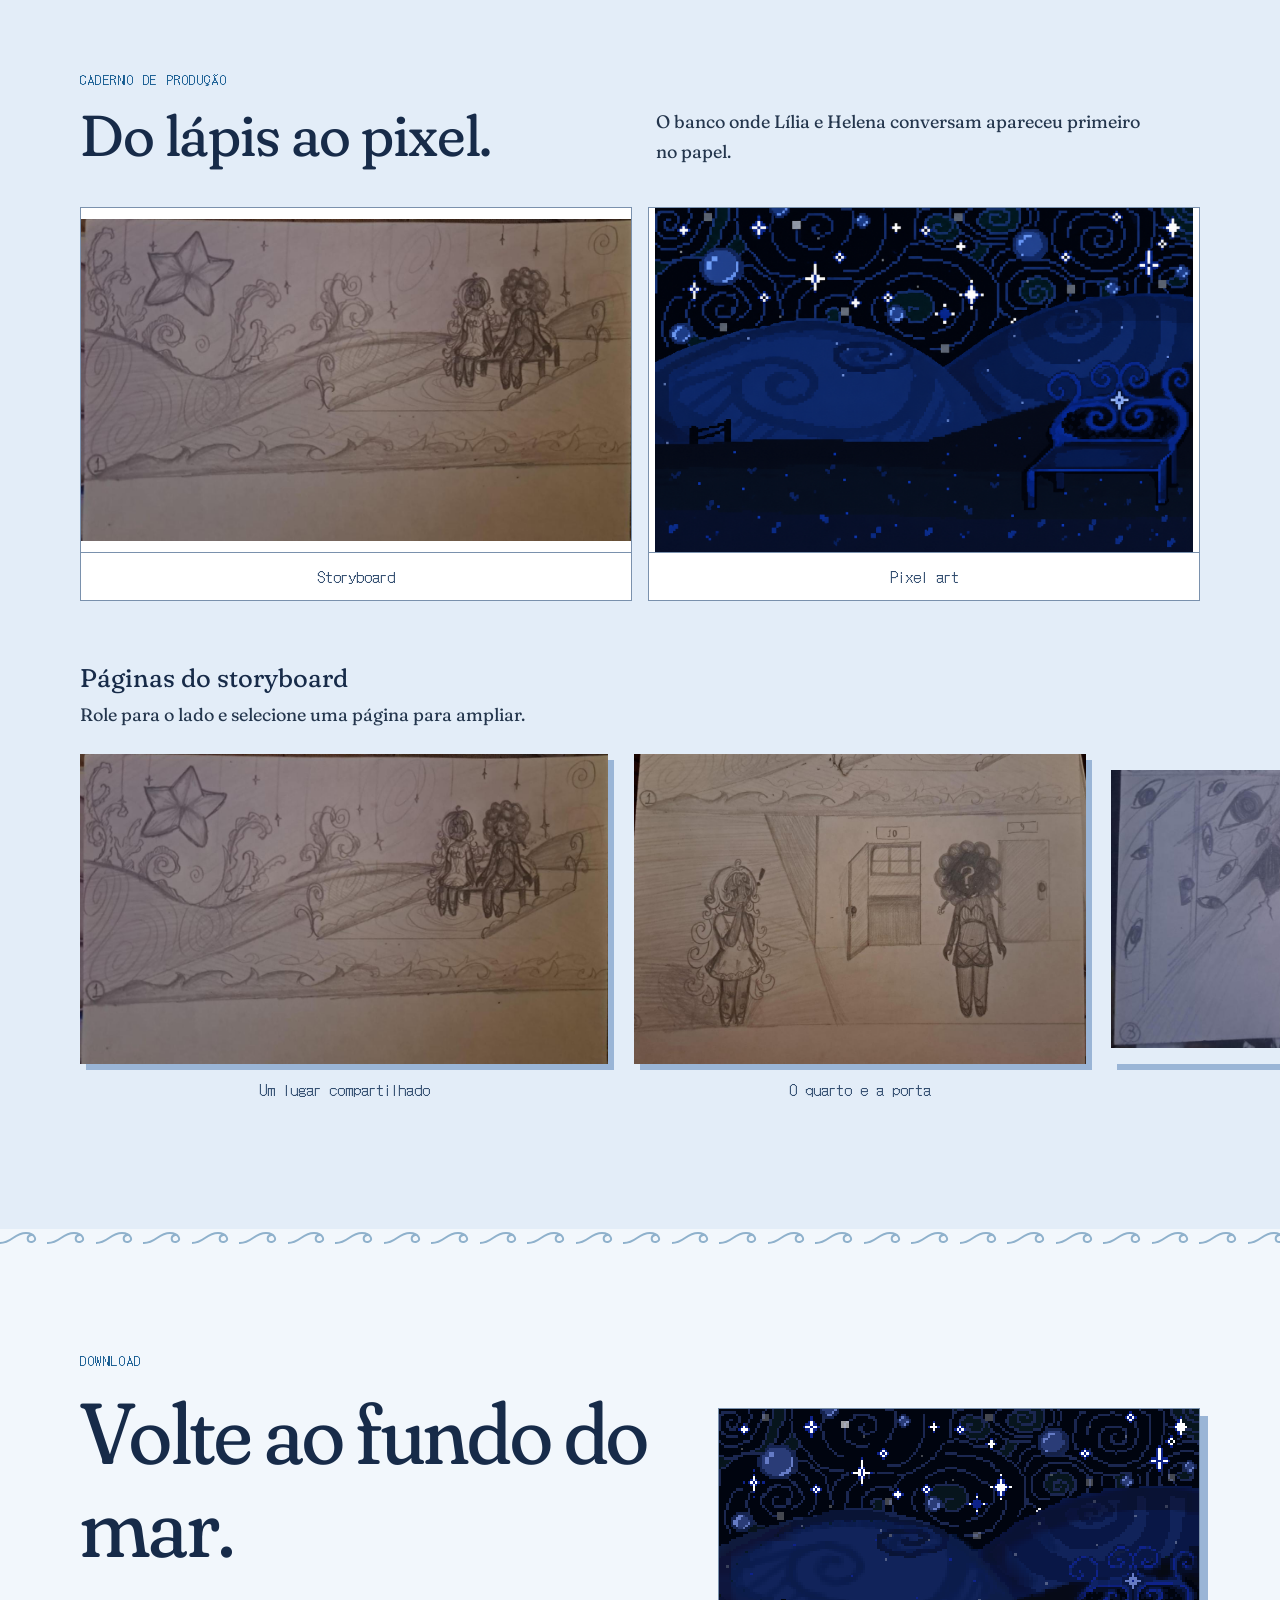
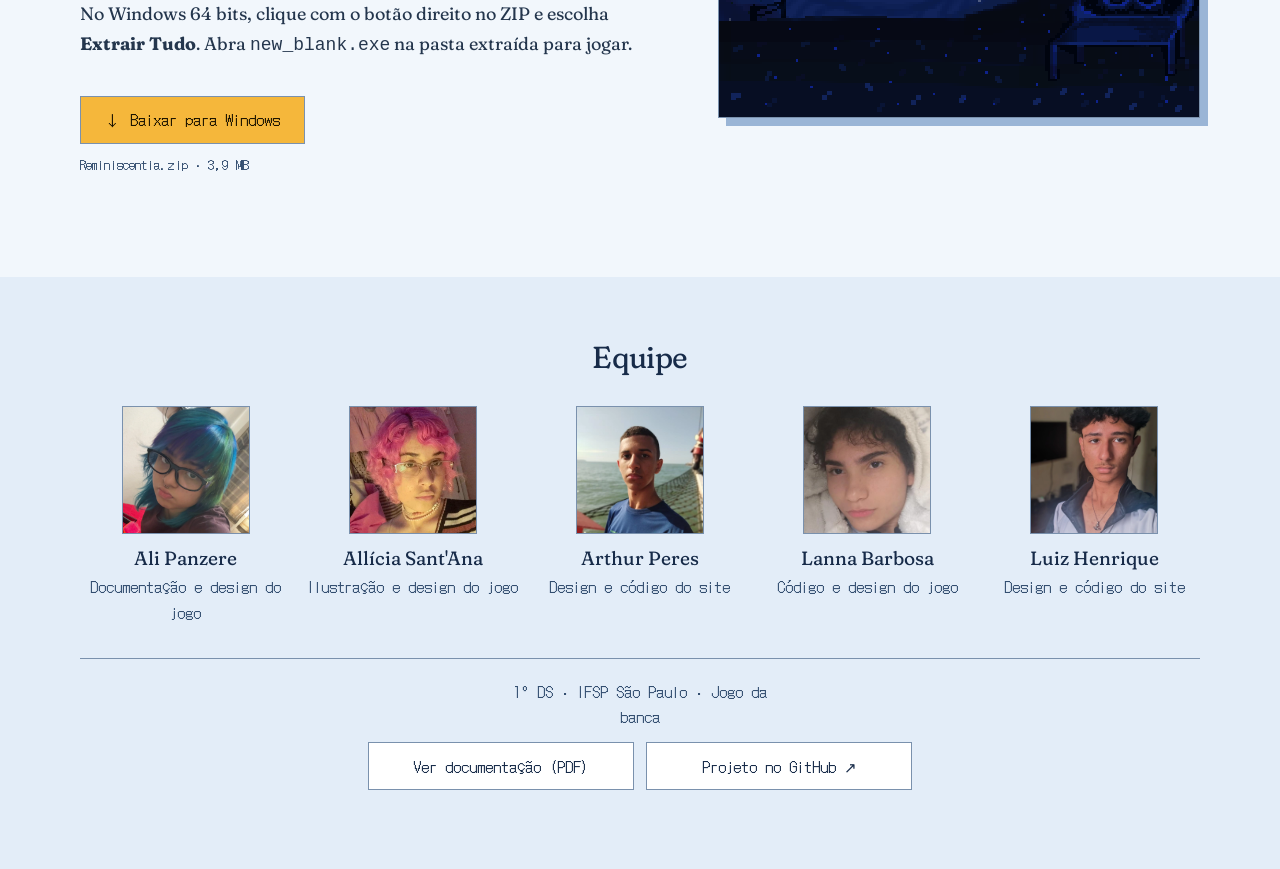
==== commit cc0d88e6: "botao da documentacao e pequenas mudanças" ====
--- a/index.html
+++ b/index.html
@@ -5,7 +5,7 @@
 <meta name="viewport" content="width=device-width, initial-scale=1">
 <meta name="theme-color" content="#f2f7fc">
 <meta name="description" content="Reminiscentia é um jogo pixel art de terror psicológico sobre Lília, Helena e as lembranças que insistem em voltar.">
-<title>Reminiscentia — o mar guarda o que a gente tenta esquecer</title>
+<title>Reminiscentia - jogo</title>
 <link rel="preconnect" href="https://fonts.googleapis.com">
 <link rel="preconnect" href="https://fonts.gstatic.com" crossorigin>
 <link href="https://fonts.googleapis.com/css2?family=DotGothic16&family=Fraunces:ital,opsz,wght,SOFT,WONK@0,9..144,300..800,0..100,0..1;1,9..144,300..800,0..100,0..1&display=swap" rel="stylesheet">
@@ -200,7 +200,10 @@
     </ul>
     <div class="footer-meta">
       <p>1º DS · IFSP São Paulo · Jogo da banca</p>
-      <a href="https://github.com/alizoca/reminiscentia">Projeto no GitHub ↗</a>
+      <div class="footer-actions">
+        <a class="btn" href="Documenta%C3%A7%C3%A3o%20do%20jogo%20Reminiscentia.pdf">Ver documentação (PDF)</a>
+        <a class="btn" href="https://github.com/alizoca/reminiscentia">Projeto no GitHub ↗</a>
+      </div>
     </div>
   </div>
 </footer>
--- a/site/styles.css
+++ b/site/styles.css
@@ -538,6 +538,17 @@
   border-top: 1px solid var(--border);
 }
 
+.footer-actions {
+  display: grid;
+  grid-template-columns: repeat(2,minmax(0,1fr));
+  gap: .75rem;
+  width: min(100%,34rem);
+}
+
+.footer-actions .btn {
+  padding: .65rem .8rem;
+}
+
 footer h2 {
   font-size: 1.9rem;
   max-width: none;
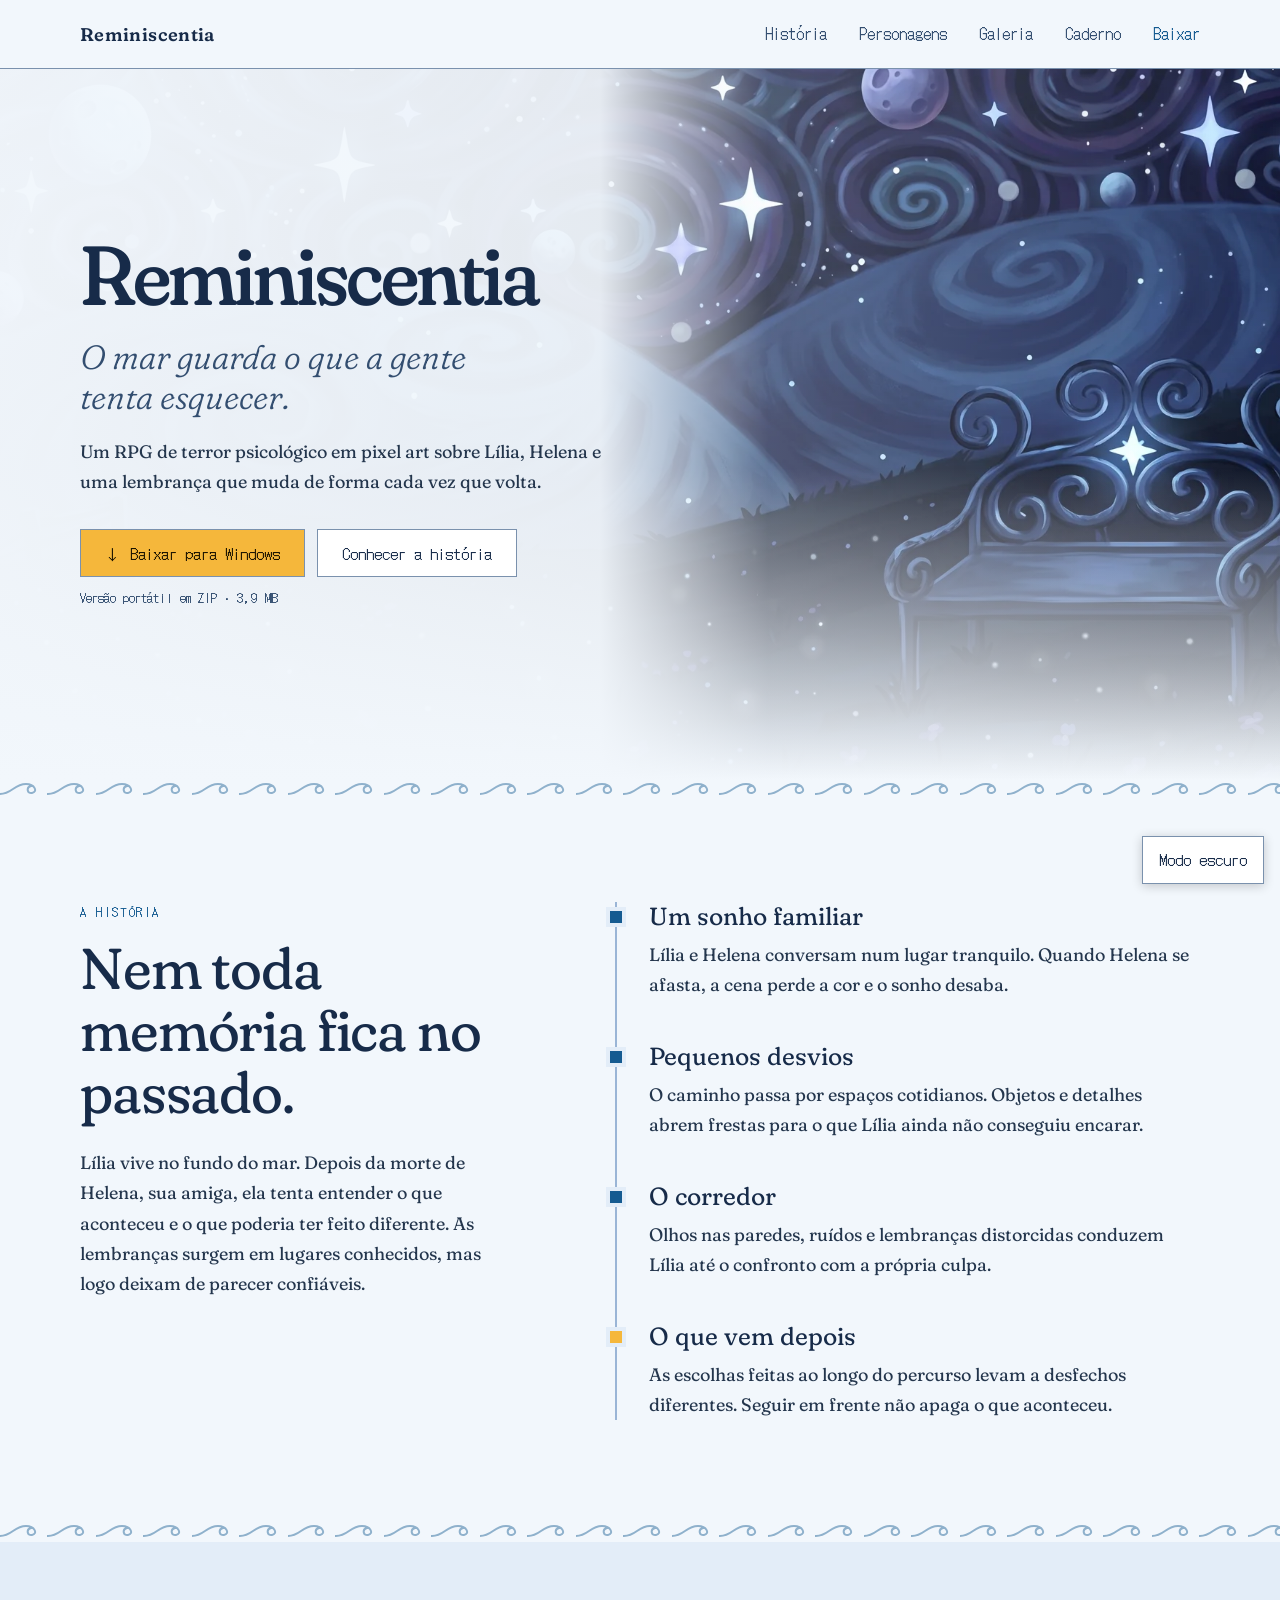
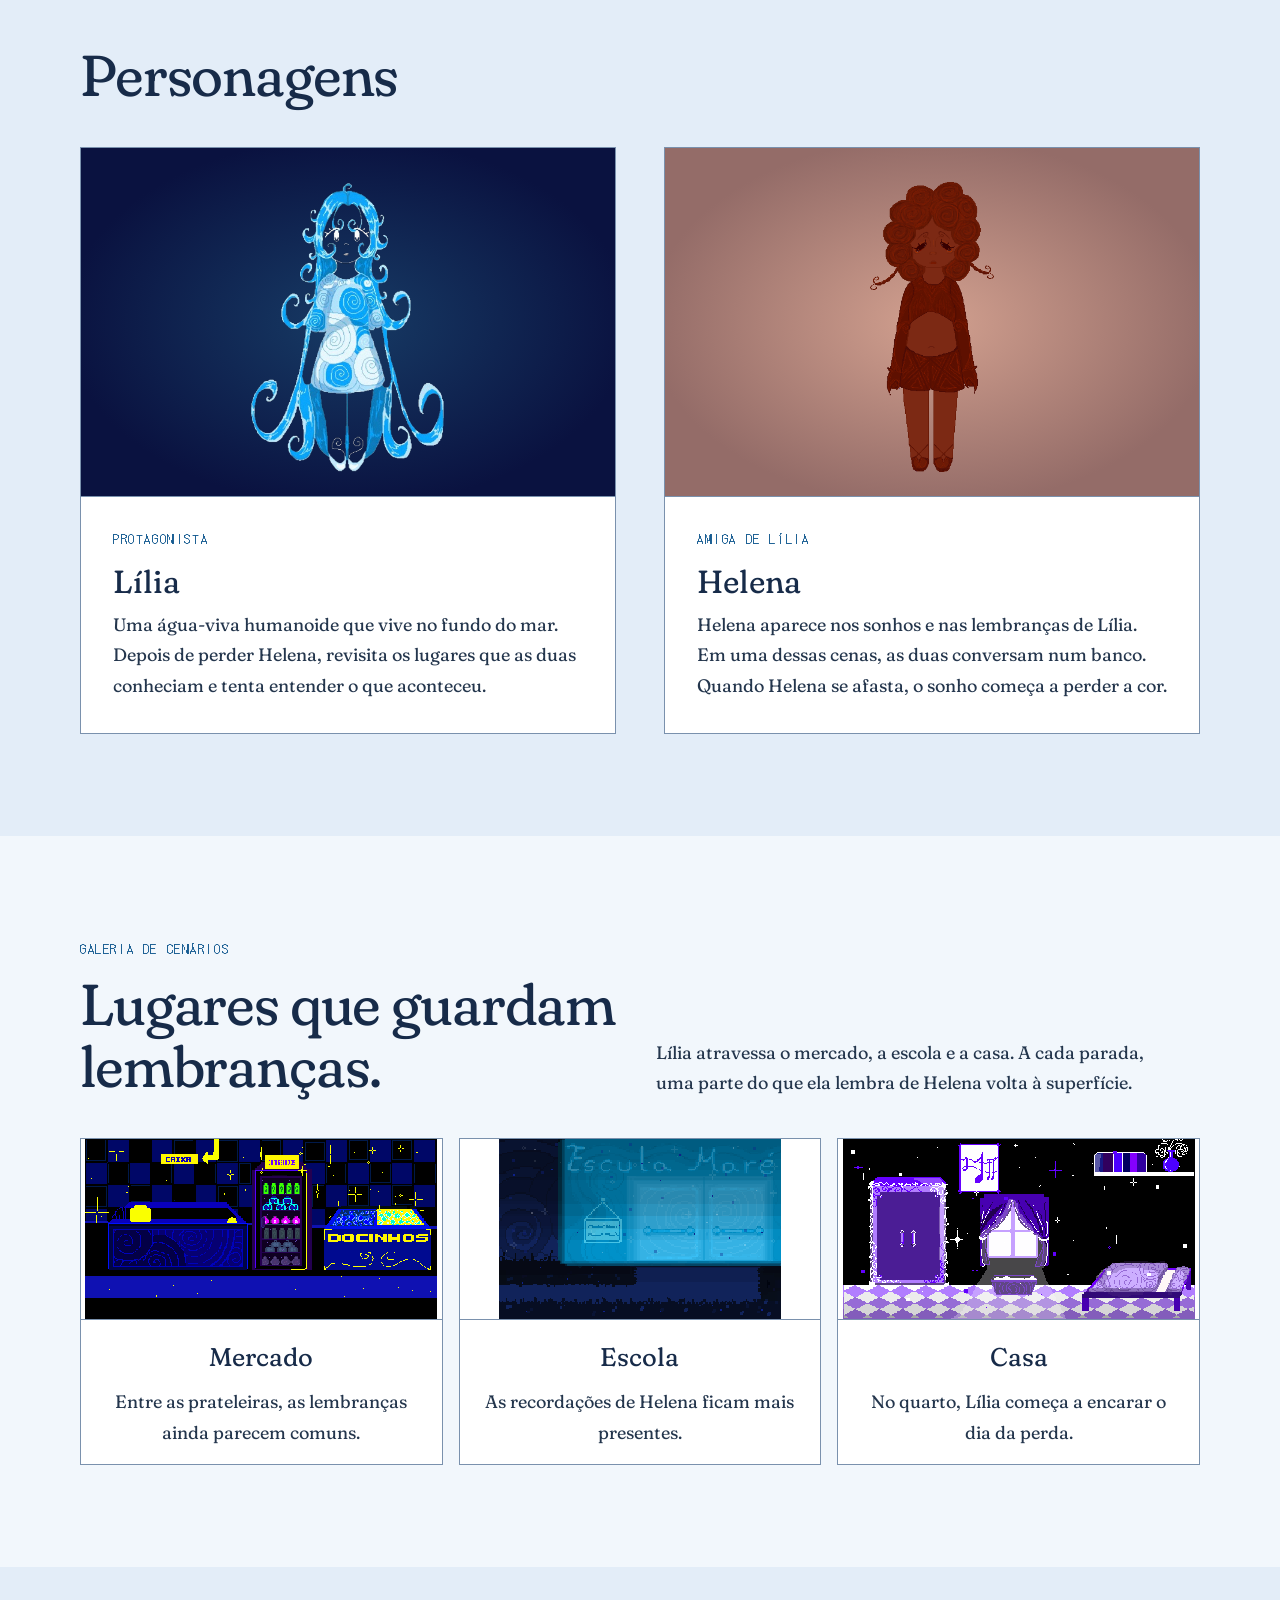
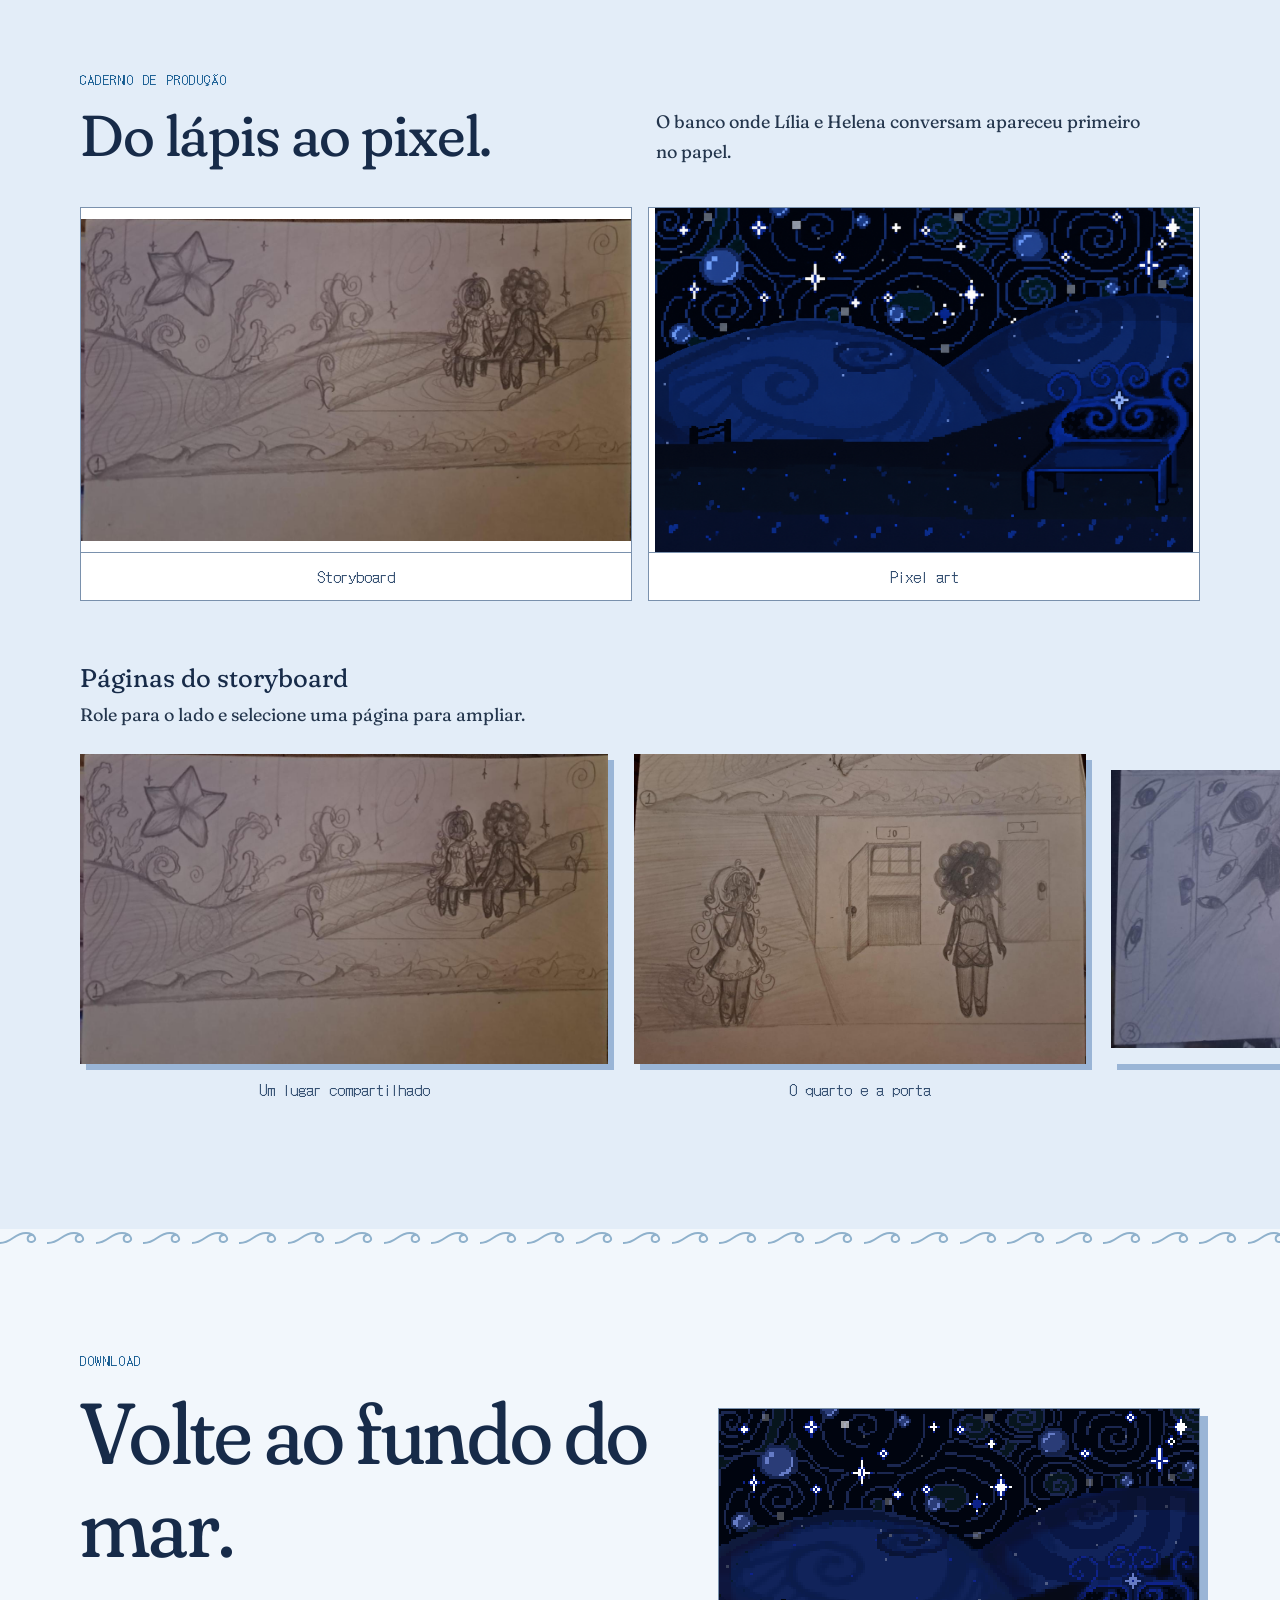
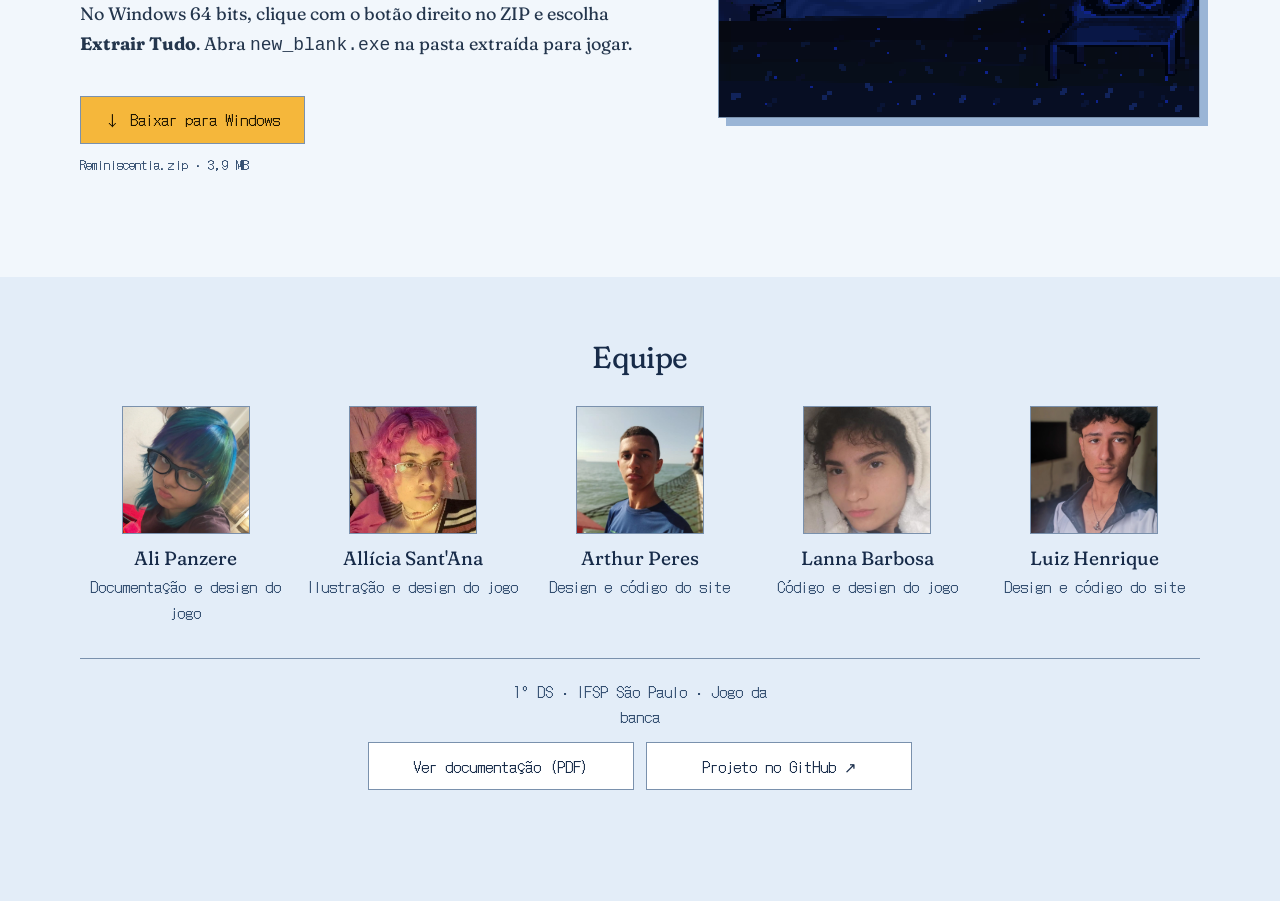
==== commit 8285f5e7: "atualizacao do site com botao modo escuro" ====
--- a/index.html
+++ b/index.html
@@ -38,7 +38,7 @@
         <p class="sub">Um RPG de terror psicológico em pixel art sobre Lília, Helena e uma lembrança que muda de forma cada vez que volta.</p>
         <div class="acts">
           <a class="btn main" href="jogo/Reminiscentia.zip" download><span aria-hidden="true">↓</span> Baixar para Windows</a>
-          <a class="btn" href="#lugares">Ver os cenários</a>
+          <a class="btn" href="#historia">Conhecer a história</a>
         </div>
         <p class="file-info">Versão portátil em ZIP <span aria-hidden="true">·</span> 3,9 MB</p>
       </div>
@@ -208,5 +208,7 @@
   </div>
 </footer>
 
+<button class="btn theme-toggle" type="button" aria-pressed="false" hidden>Modo escuro</button>
+<script src="site/theme.js"></script>
 </body>
 </html>
--- a/site/styles.css
+++ b/site/styles.css
@@ -1,24 +1,40 @@
 :root {
   color-scheme: light;
-  --abyss: #ffffff;
-  --deep: #e3edf8;
-  --swirl: #9ab5d6;
-  --foam: #334e70;
+  --page-rgb: 242,247,252;
+  --page-bg: rgb(var(--page-rgb));
+  --heading: #172b49;
+  --surface: #ffffff;
+  --section-bg: #e3edf8;
+  --decoration: #9ab5d6;
+  --muted: #334e70;
   --text: #24364d;
-  --glow: #155b91;
-  --lamp: #f5b73b;
+  --accent: #155b91;
+  --highlight: #f5b73b;
   --border: #7a91ad;
   --serif: "Fraunces",Georgia,"Times New Roman",serif;
   --pixel: "DotGothic16","Courier New",monospace;
 }
 
+:root[data-theme="dark"] {
+  color-scheme: dark;
+  --page-rgb: 5,8,24;
+  --heading: #f3f6ff;
+  --surface: #0b1530;
+  --section-bg: #101e3a;
+  --decoration: #48638d;
+  --muted: #bad6ff;
+  --text: #d3def2;
+  --accent: #69c9ff;
+  --border: #6c83a4;
+}
+
 * {
   box-sizing: border-box;
 }
 
 html {
   scroll-behavior: smooth;
-  background: var(--abyss);
+  background: var(--surface);
   scroll-padding-top: 92px;
 }
 
@@ -27,7 +43,7 @@
   color: var(--text);
   font: 400 1.125rem/1.68 var(--serif);
   font-variation-settings: "SOFT" 60;
-  background: #f2f7fc;
+  background: var(--page-bg);
 }
 
 img {
@@ -43,7 +59,7 @@
 h2,
 h3 {
   margin: 0;
-  color: #172b49;
+  color: var(--heading);
   font-weight: 400;
   font-variation-settings: "SOFT" 100,"WONK" 1;
 }
@@ -69,7 +85,7 @@
 }
 
 :focus-visible {
-  outline: 3px solid var(--glow);
+  outline: 3px solid var(--accent);
   outline-offset: 3px;
 }
 
@@ -80,7 +96,7 @@
   left: 1rem;
   padding: .5rem .8rem;
   color: #1c1400;
-  background: var(--lamp);
+  background: var(--highlight);
   transform: translateY(-160%);
 }
 
@@ -99,18 +115,18 @@
   cursor: pointer;
   font: .96rem/1.25 var(--pixel);
   text-decoration: none;
-  color: #172b49;
-  background: var(--abyss);
+  color: var(--heading);
+  background: var(--surface);
   transition: background .15s;
 }
 
 .btn:hover {
-  background: var(--deep);
+  background: var(--section-bg);
 }
 
 .btn.main {
   color: #1c1400;
-  background: var(--lamp);
+  background: var(--highlight);
 }
 
 .btn.main:hover {
@@ -122,7 +138,7 @@
   position: fixed;
   inset: 0 0 auto;
   z-index: 20;
-  background: #f2f7fc;
+  background: var(--page-bg);
   border-bottom: 1px solid var(--border);
 }
 
@@ -137,7 +153,7 @@
 .mark {
   font: 600 1.15rem var(--serif);
   font-variation-settings: "SOFT" 100,"WONK" 1;
-  color: #172b49;
+  color: var(--heading);
   text-decoration: none;
   letter-spacing: .02em;
 }
@@ -150,7 +166,7 @@
 .links a {
   font: .98rem var(--pixel);
   text-decoration: none;
-  color: var(--foam);
+  color: var(--muted);
   display: inline-flex;
   align-items: center;
   min-height: 44px;
@@ -158,11 +174,11 @@
 }
 
 .links a:hover {
-  border-color: var(--glow);
+  border-color: var(--accent);
 }
 
 .links .nav-download {
-  color: var(--glow);
+  color: var(--accent);
 }
 
 .hero {
@@ -174,11 +190,12 @@
 }
 
 .hero-bg {
+  --hero-overlay: linear-gradient(90deg,rgba(var(--page-rgb),.98),rgba(var(--page-rgb),.94) max(43%,600px),rgba(var(--page-rgb),.25) max(60%,760px),rgba(var(--page-rgb),.04));
   position: absolute;
   inset: 0;
   background:
-    linear-gradient(90deg,rgba(242,247,252,.98),rgba(242,247,252,.94) max(43%,600px),rgba(242,247,252,.25) max(60%,760px),rgba(242,247,252,.04)),
-    linear-gradient(0deg,#f2f7fc,transparent 40%),
+    var(--hero-overlay),
+    linear-gradient(0deg,var(--page-bg),transparent 40%),
     url("cenario-abertura.webp") 60% center/cover no-repeat;
 }
 
@@ -193,18 +210,13 @@
 }
 
 .characters {
-  background: var(--deep);
+  background: var(--section-bg);
 }
 
 .character-grid {
   display: grid;
   grid-template-columns: repeat(2,minmax(0,1fr));
   gap: clamp(1.25rem,4vw,3rem);
-}
-
-.character {
-  border: 1px solid var(--border);
-  background: var(--abyss);
 }
 
 .character-portrait {
@@ -266,7 +278,7 @@
   margin-top: 1.4rem;
   font: italic 300 clamp(1.4rem,3vw,2.1rem)/1.2 var(--serif);
   font-variation-settings: "SOFT" 100,"WONK" 1;
-  color: var(--foam);
+  color: var(--muted);
   max-width: 22ch;
 }
 
@@ -282,13 +294,13 @@
   font: .83rem/1.45 var(--pixel);
   letter-spacing: .12em;
   text-transform: uppercase;
-  color: var(--glow);
+  color: var(--accent);
 }
 
 .file-info,
 .close .file-info {
   margin-top: .7rem;
-  color: var(--foam);
+  color: var(--muted);
   font: .83rem/1.5 var(--pixel);
 }
 
@@ -335,7 +347,7 @@
   margin: 0;
   padding: 0 0 0 2rem;
   list-style: none;
-  border-left: 2px solid var(--swirl);
+  border-left: 2px solid var(--decoration);
 }
 
 .path li {
@@ -354,12 +366,12 @@
   top: .55rem;
   width: 12px;
   height: 12px;
-  background: var(--glow);
-  box-shadow: 0 0 0 4px var(--deep);
+  background: var(--accent);
+  box-shadow: 0 0 0 4px var(--section-bg);
 }
 
 .path li:last-child::before {
-  background: var(--lamp);
+  background: var(--highlight);
 }
 
 .path h3 {
@@ -390,10 +402,12 @@
   gap: 1rem;
 }
 
-.compare figure {
+.character,
+.compare figure,
+.scene {
   margin: 0;
   border: 1px solid var(--border);
-  background: var(--abyss);
+  background: var(--surface);
 }
 
 .compare img {
@@ -407,17 +421,15 @@
   text-align: center;
 }
 
+.compare figcaption,
+.strip figcaption {
+  font: .95rem/1.5 var(--pixel);
+  color: var(--muted);
+}
+
 .compare figcaption {
   padding: .75rem 1rem;
   border-top: 1px solid var(--border);
-  font: .95rem/1.5 var(--pixel);
-  color: var(--foam);
-}
-
-.scene {
-  margin: 0;
-  border: 1px solid var(--border);
-  background: var(--abyss);
 }
 
 .scenes {
@@ -445,7 +457,7 @@
 }
 
 .notebook {
-  background: var(--deep);
+  background: var(--section-bg);
 }
 
 .strip-title {
@@ -459,7 +471,7 @@
   overflow-x: auto;
   padding: 1.5rem max(1.5rem,calc((100% - 1120px)/2)) 1.6rem;
   scroll-snap-type: x proximity;
-  scrollbar-color: var(--glow) var(--deep);
+  scrollbar-color: var(--accent) var(--section-bg);
 }
 
 .strip figure {
@@ -479,13 +491,11 @@
   max-width: min(76vw,560px);
   object-fit: contain;
   object-position: left;
-  box-shadow: 6px 6px 0 var(--swirl);
+  box-shadow: 6px 6px 0 var(--decoration);
 }
 
 .strip figcaption {
   margin-top: .9rem;
-  font: .95rem/1.5 var(--pixel);
-  color: var(--foam);
 }
 
 .close-grid {
@@ -499,7 +509,7 @@
   width: 100%;
   height: auto;
   border: 1px solid var(--border);
-  box-shadow: 8px 8px 0 var(--swirl);
+  box-shadow: 8px 8px 0 var(--decoration);
 }
 
 .close h2 {
@@ -517,8 +527,8 @@
 }
 
 footer {
-  padding: 4rem 0 5rem;
-  background: var(--deep);
+  padding: 4rem 0 7rem;
+  background: var(--section-bg);
   text-align: center;
 }
 
@@ -556,7 +566,7 @@
 
 footer p {
   font: .95rem/1.7 var(--pixel);
-  color: var(--foam);
+  color: var(--muted);
   max-width: 34ch;
   margin-inline: auto;
 }
@@ -586,8 +596,21 @@
 }
 
 footer a {
-  color: var(--foam);
+  color: var(--muted);
   font: .9rem/1.7 var(--pixel);
+}
+
+.theme-toggle {
+  position: fixed;
+  right: max(1rem,env(safe-area-inset-right));
+  bottom: max(1rem,env(safe-area-inset-bottom));
+  z-index: 20;
+  padding-inline: 1rem;
+  box-shadow: 0 2px 10px rgb(0 0 0 / .2);
+}
+
+.theme-toggle[hidden] {
+  display: none;
 }
 
 @media (max-width: 760px) {
@@ -611,10 +634,7 @@
   }
 
   .hero-bg {
-    background-image:
-      linear-gradient(90deg,rgba(242,247,252,.98),rgba(242,247,252,.94) 55%,rgba(242,247,252,.65)),
-      linear-gradient(0deg,#f2f7fc,transparent 40%),
-      url("cenario-abertura.webp");
+    --hero-overlay: linear-gradient(90deg,rgba(var(--page-rgb),.98),rgba(var(--page-rgb),.94) 55%,rgba(var(--page-rgb),.65));
     background-position: 65% center;
   }
 }
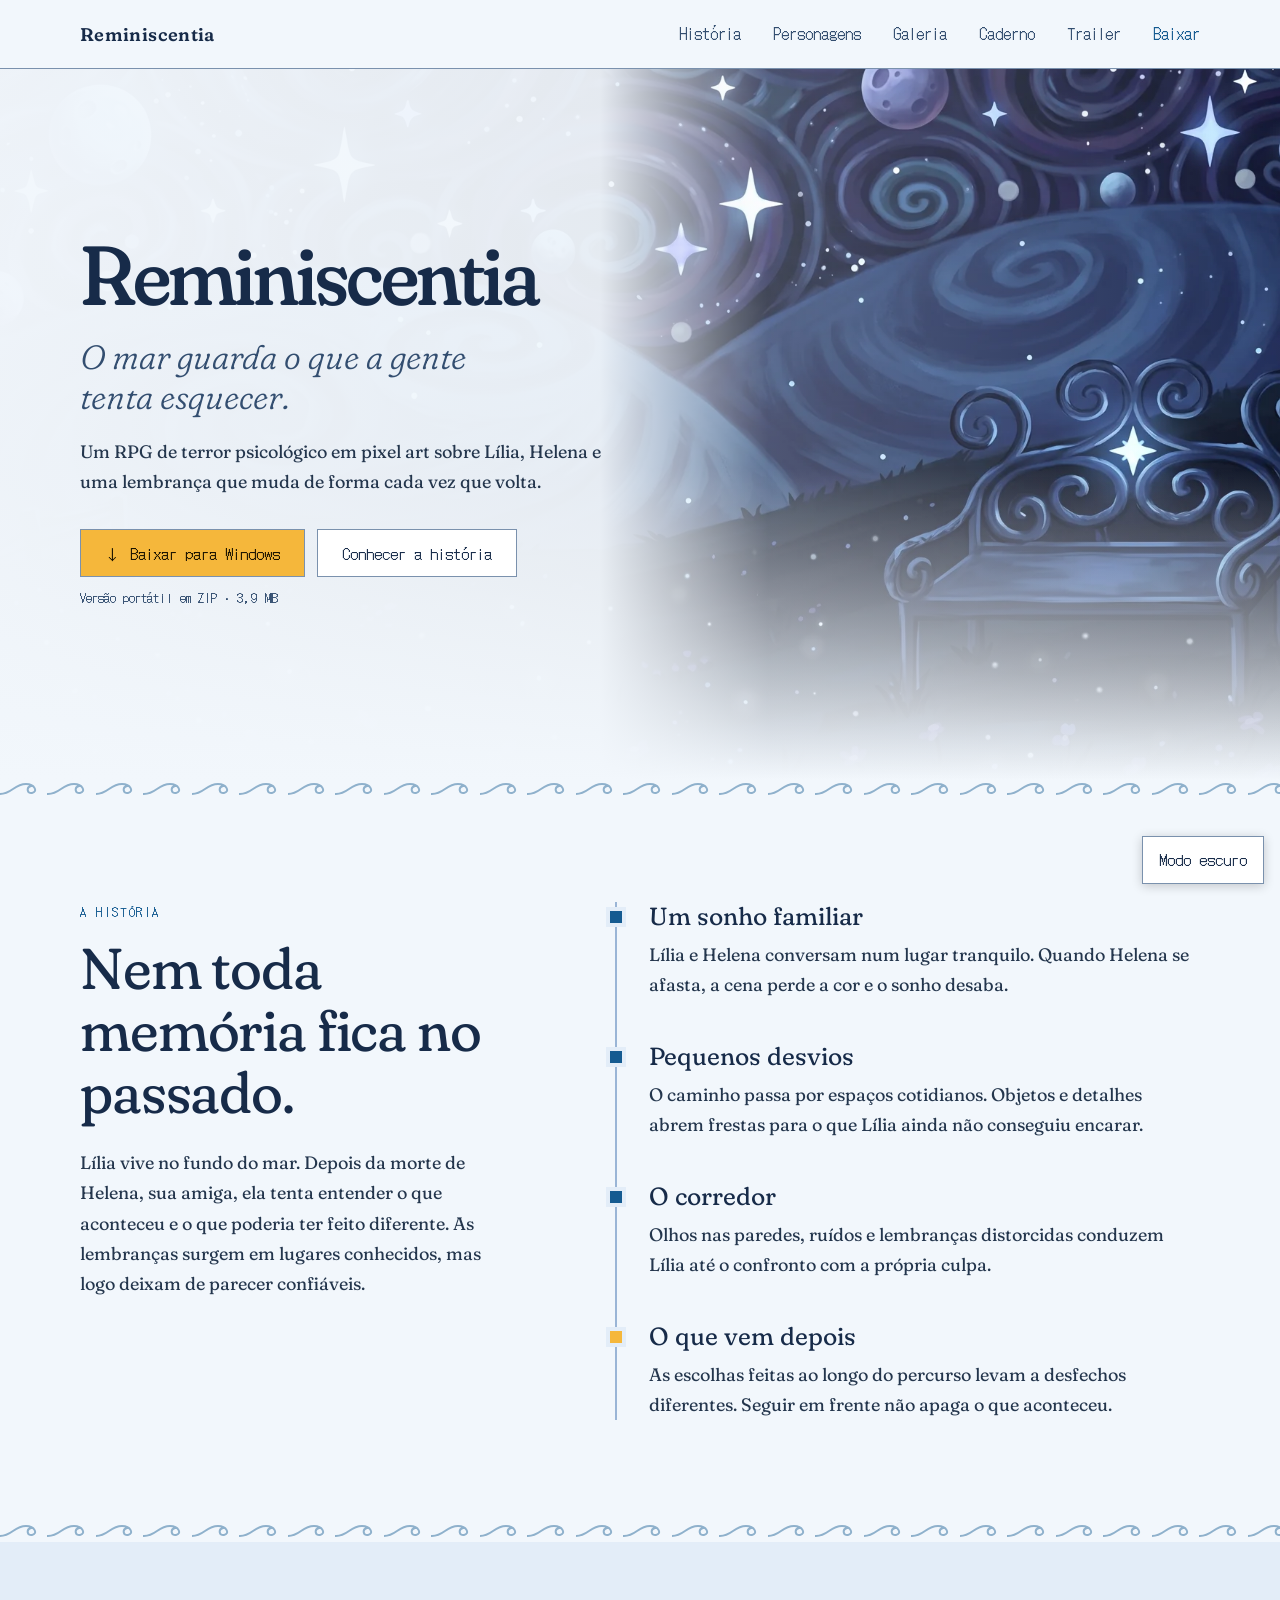
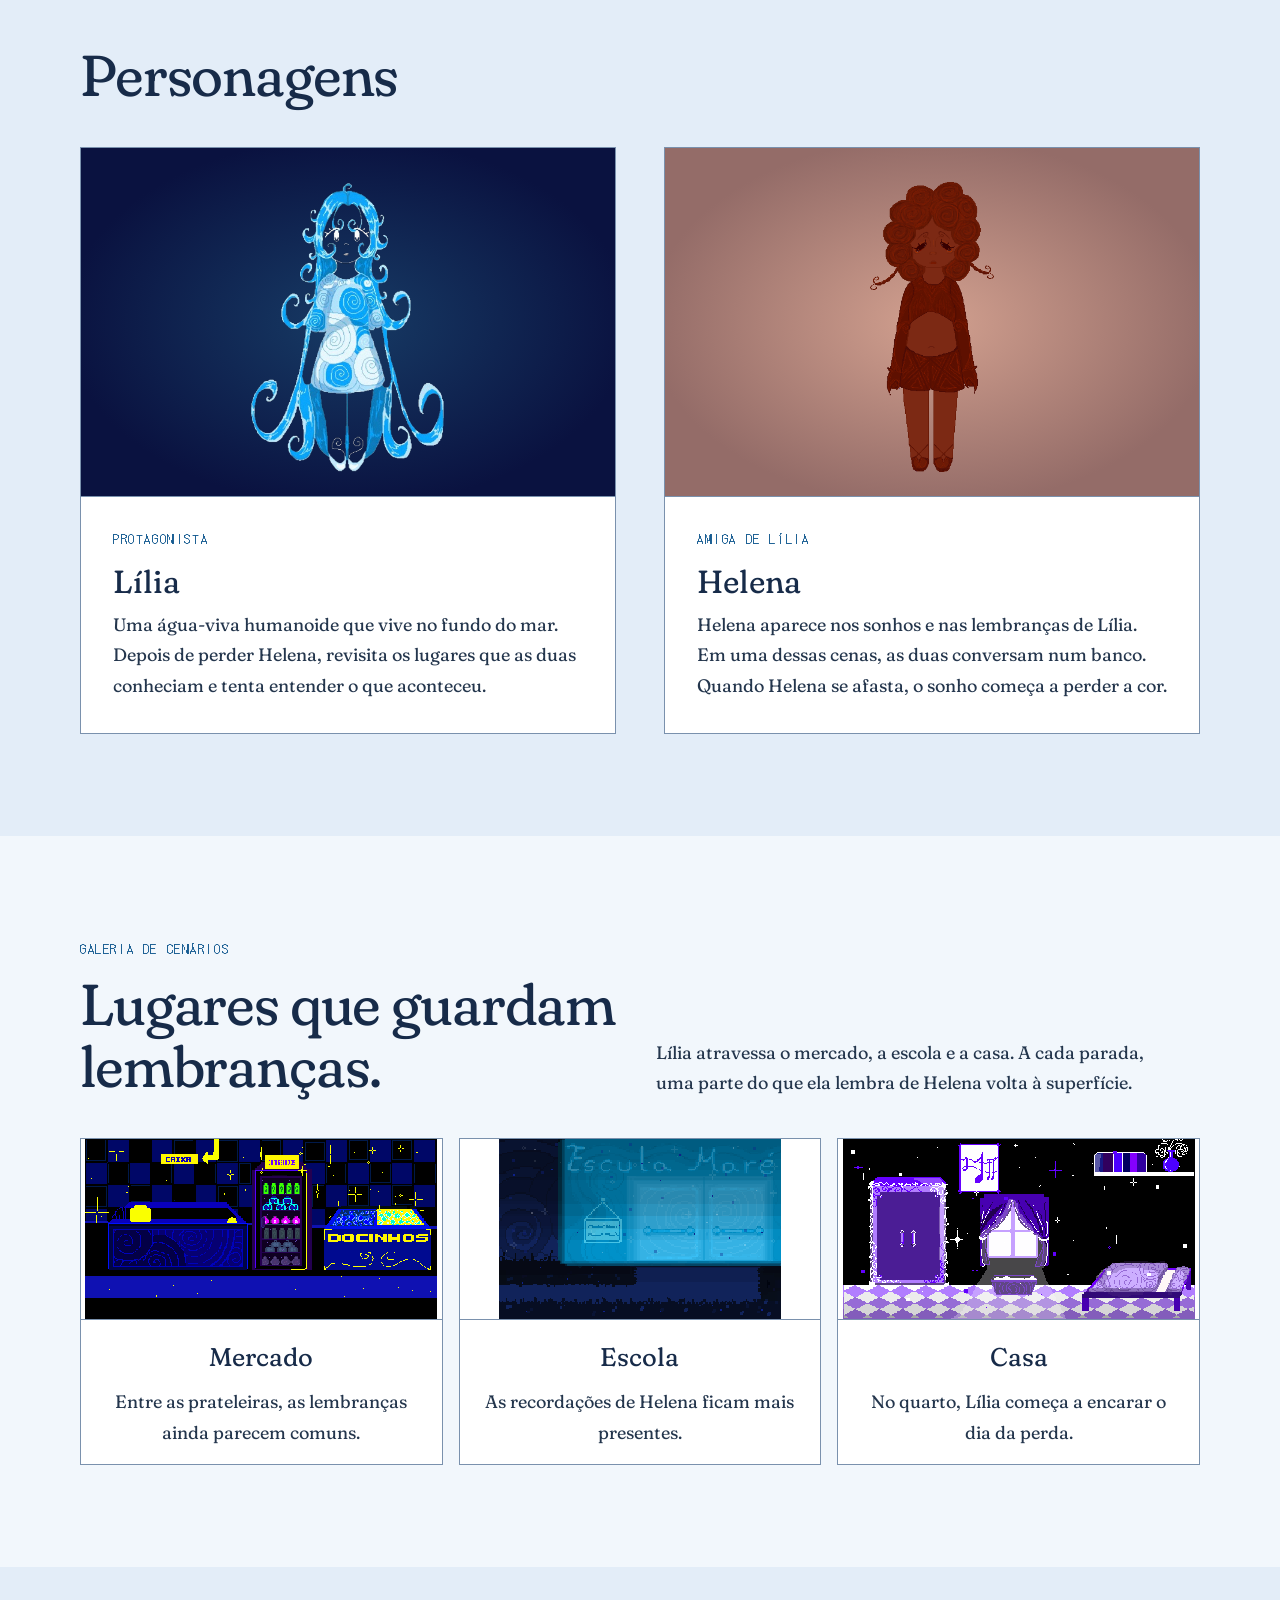
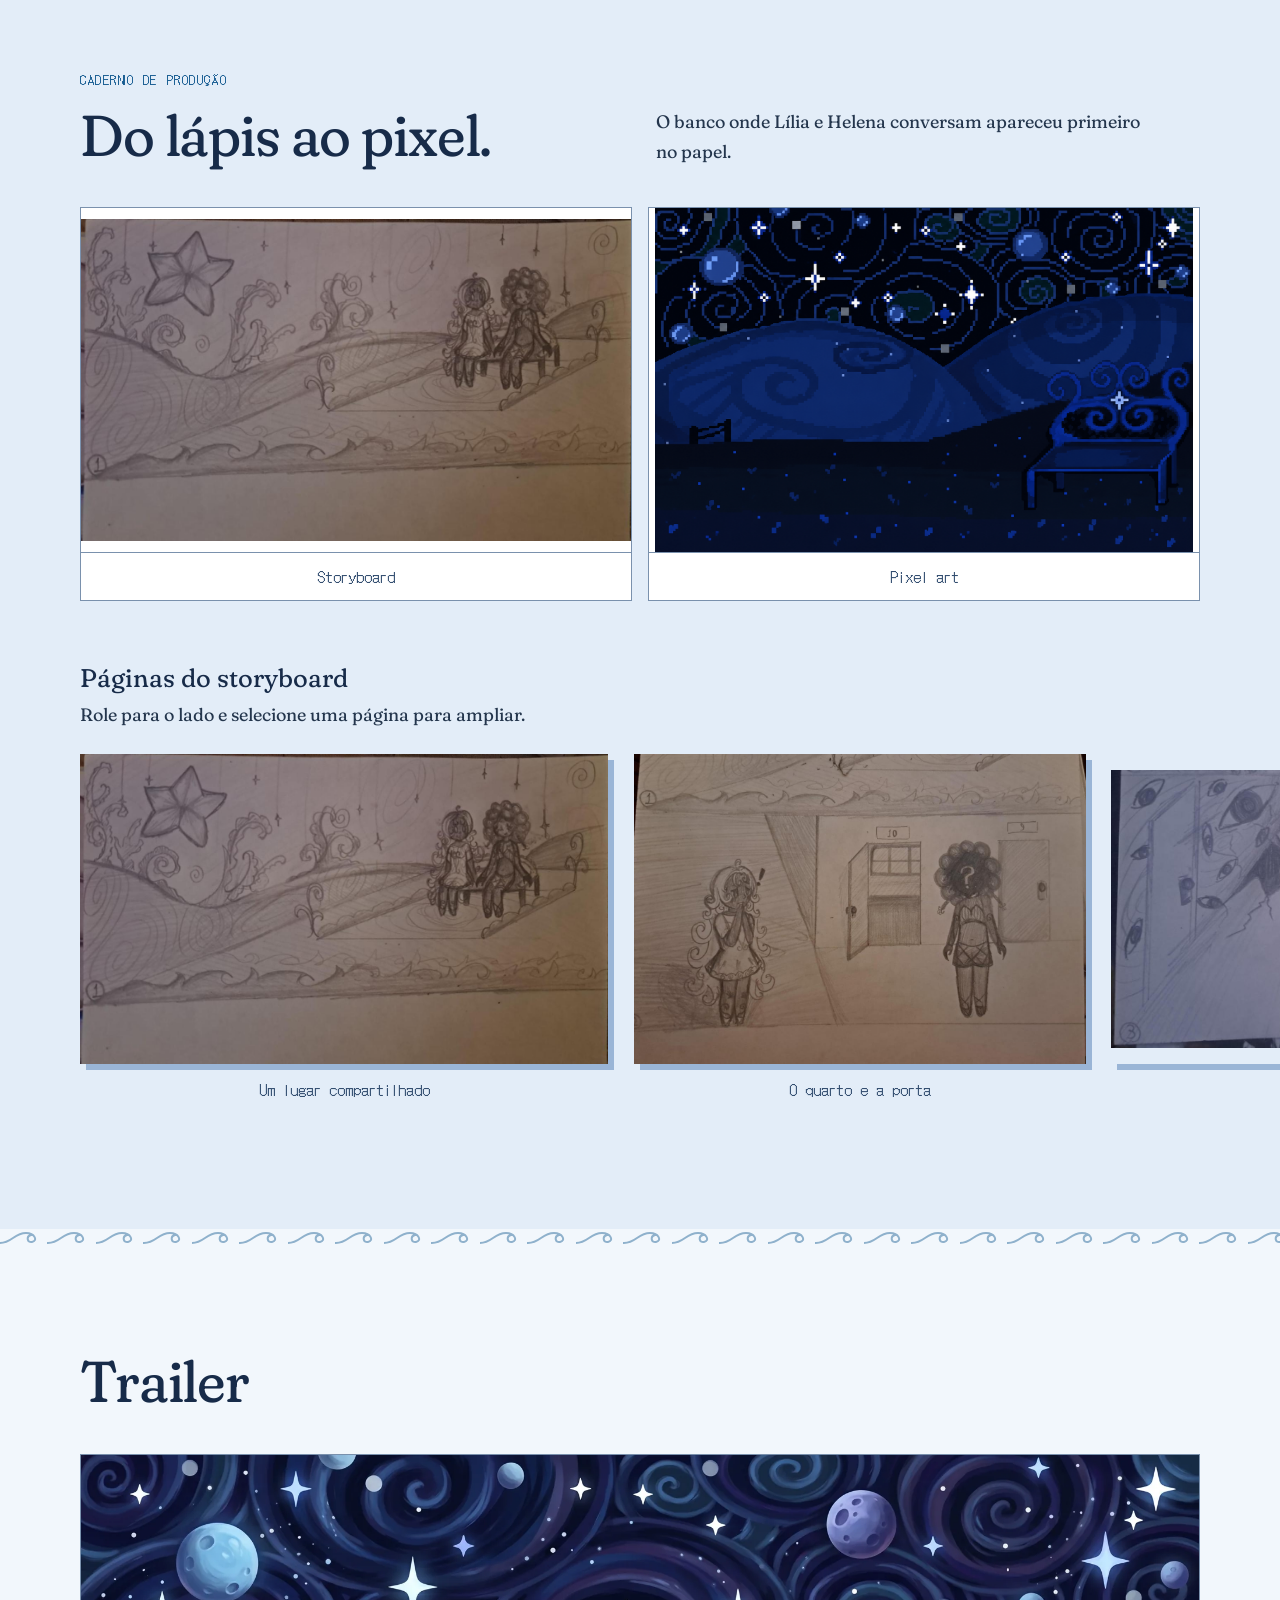
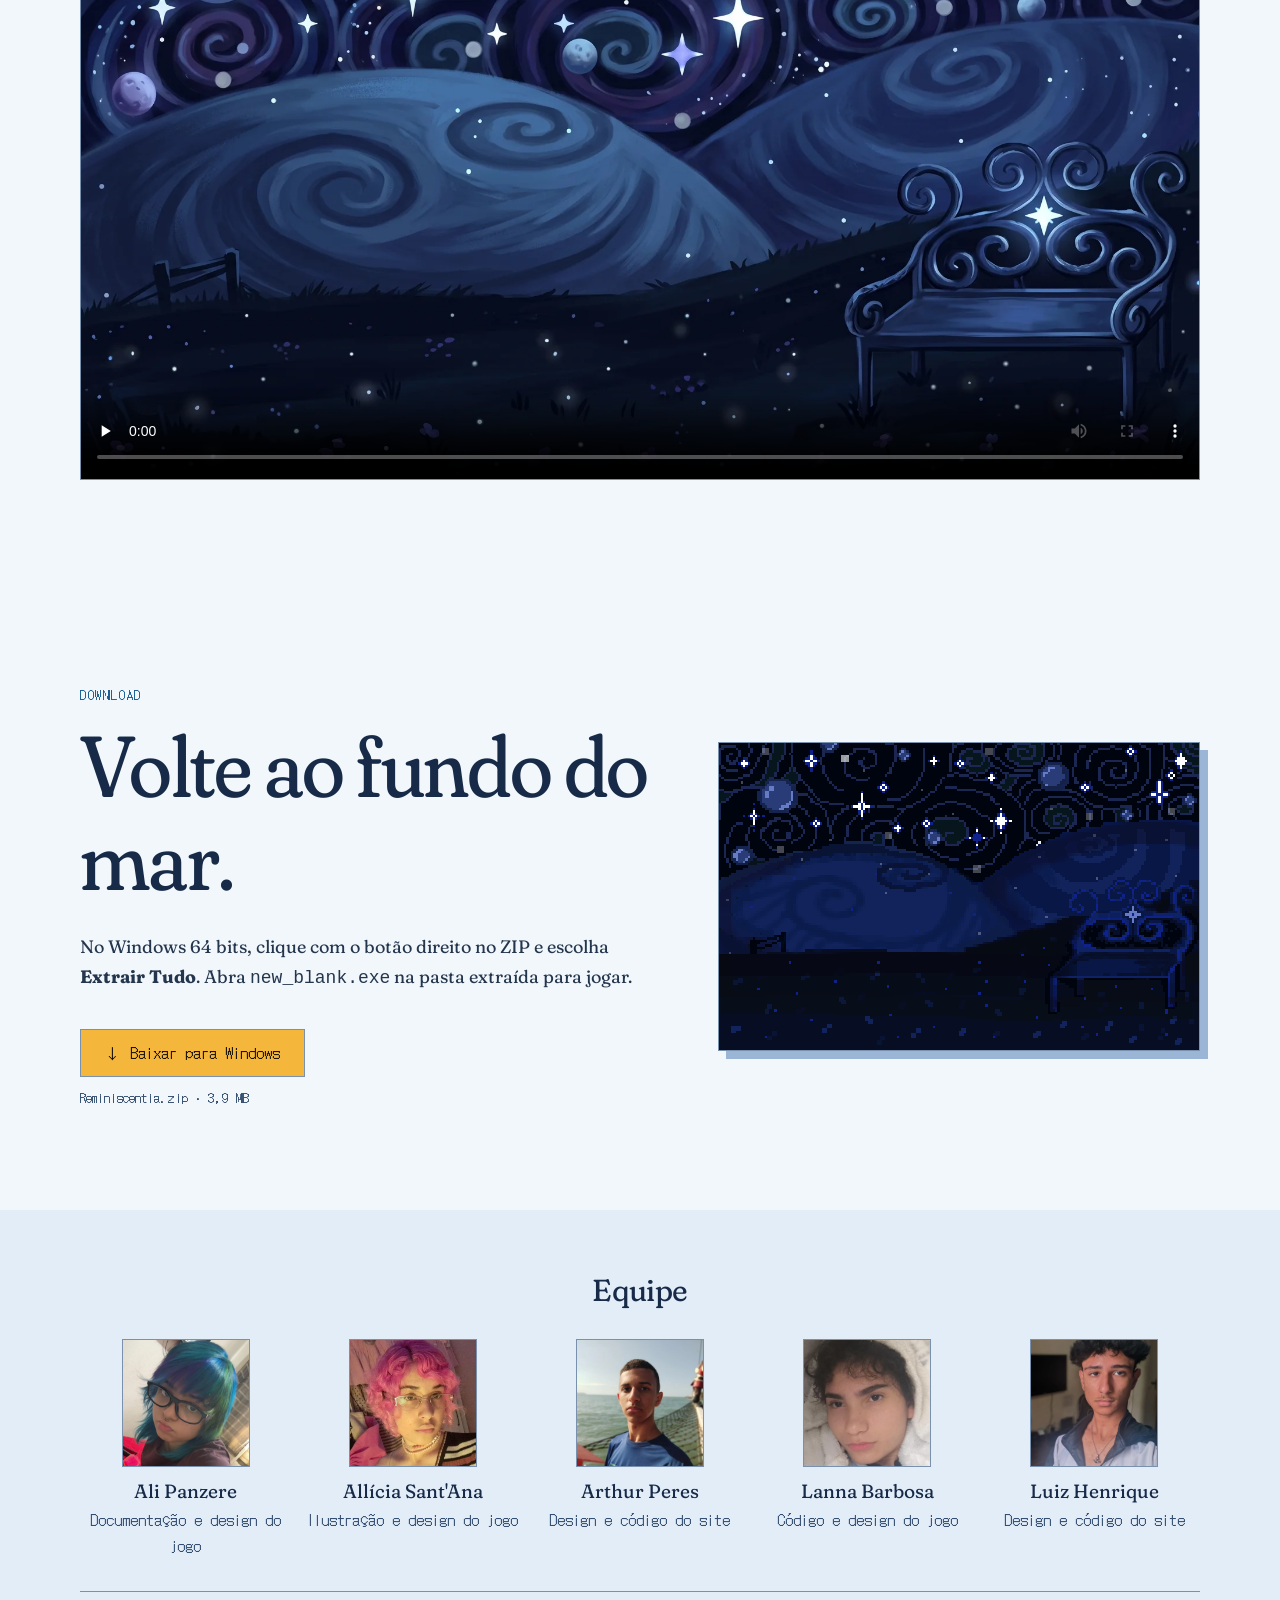
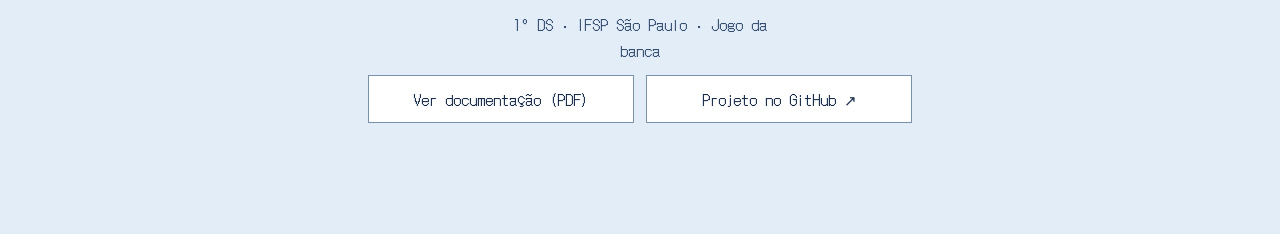
==== commit b24961ee: "adicao de trailer do jogo" ====
--- a/index.html
+++ b/index.html
@@ -23,6 +23,7 @@
       <a href="#personagens">Personagens</a>
       <a href="#lugares">Galeria</a>
       <a href="#caderno">Caderno</a>
+      <a href="#trailer">Trailer</a>
       <a class="nav-download" href="#baixar">Baixar</a>
     </div>
   </nav>
@@ -154,6 +155,16 @@
 
   <div class="wave" aria-hidden="true"></div>
 
+  <section class="trailer" id="trailer" aria-labelledby="trailer-titulo">
+    <div class="wrap">
+      <h2 class="section-head" id="trailer-titulo">Trailer</h2>
+      <video controls playsinline preload="none" poster="site/cenario-abertura.webp" width="1098" height="646" aria-label="Trailer de Reminiscentia">
+        <source src="site/trailer.mp4" type="video/mp4">
+        Seu navegador não suporta vídeo. <a href="site/trailer.mp4">Assista ao trailer diretamente.</a>
+      </video>
+    </div>
+  </section>
+
   <section class="close" id="baixar">
     <div class="wrap close-grid">
       <div>
--- a/site/styles.css
+++ b/site/styles.css
@@ -325,6 +325,14 @@
   padding: 0;
 }
 
+.trailer video {
+  display: block;
+  width: 100%;
+  height: auto;
+  border: 1px solid var(--border);
+  background: #000;
+}
+
 /* história */
 .story-grid {
   display: grid;
